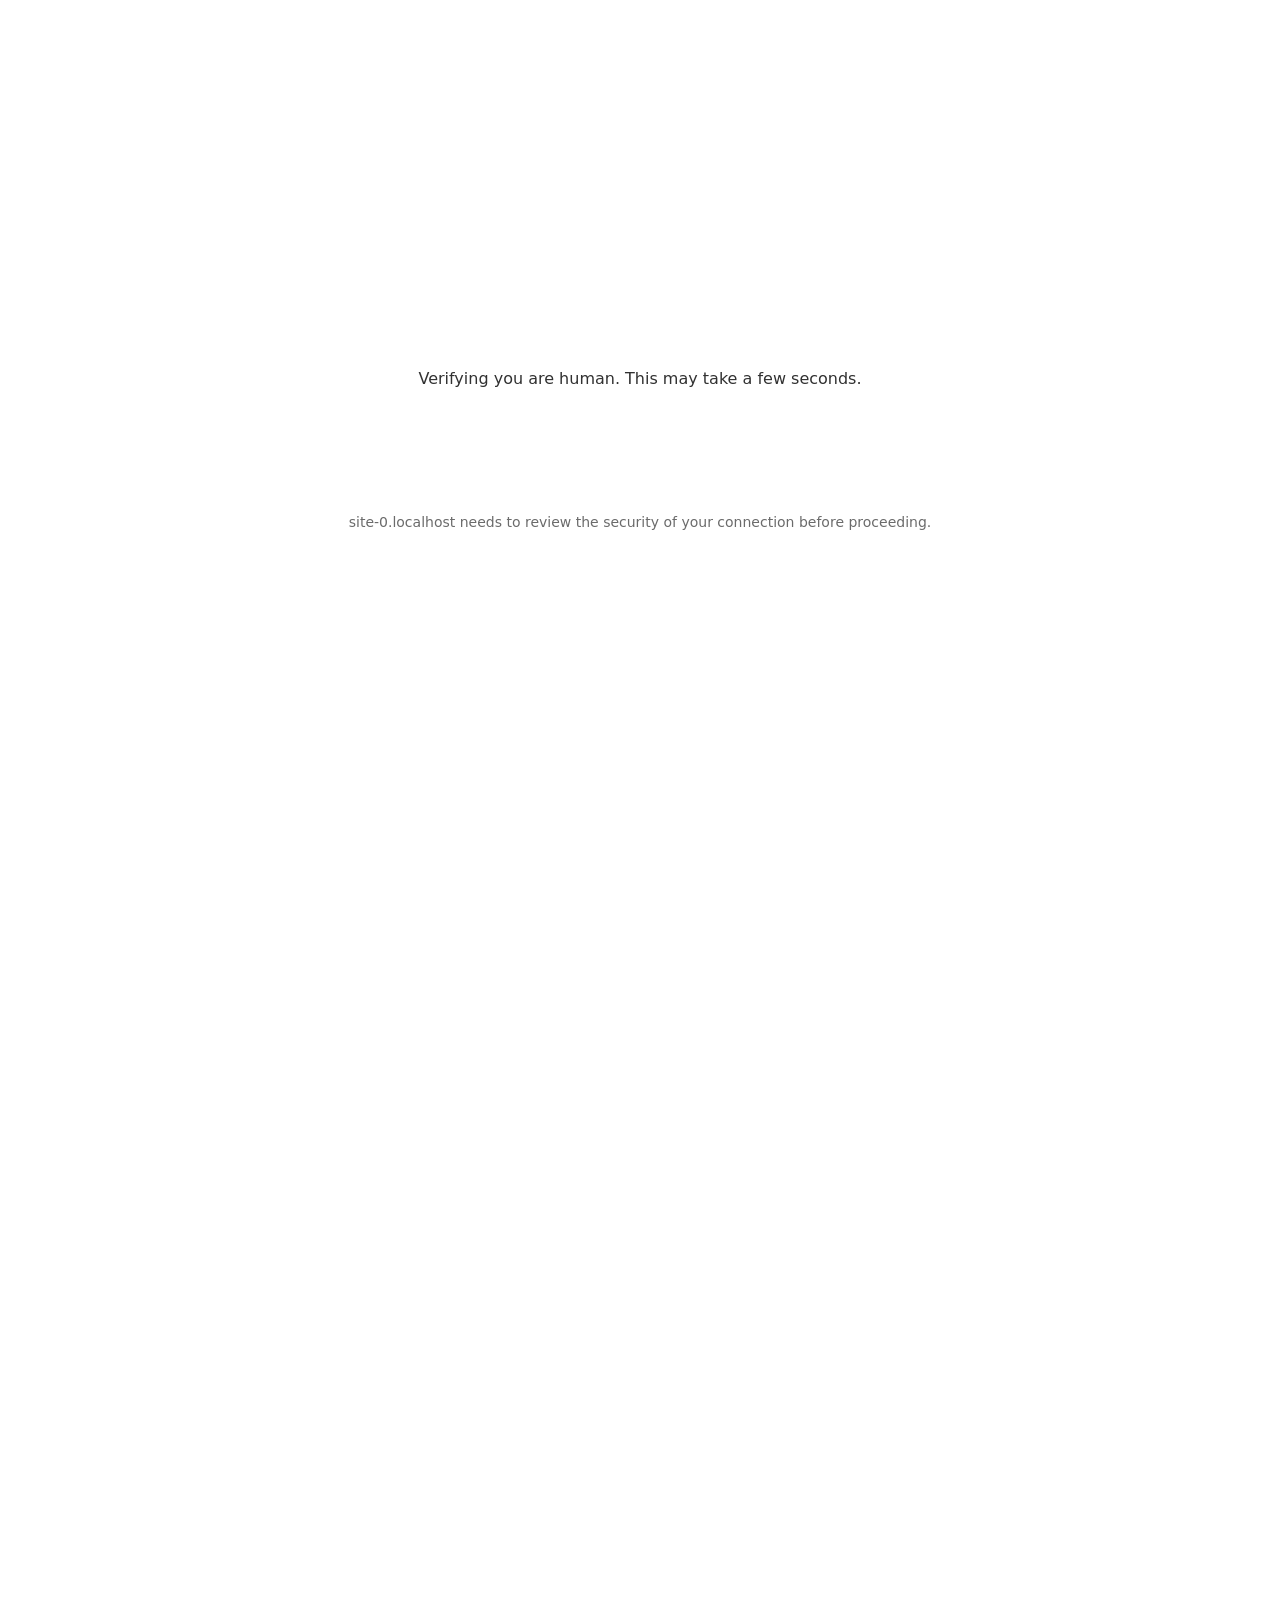
==== index.html @ 647e1acc "Add files via upload" ====
<!DOCTYPE html><html lang="ru"><head><script>document.documentElement.classList.add("lsr-gate-pending")</script><style>html.lsr-gate-pending body{visibility:hidden}</style><link rel="stylesheet" href="/captcha/gate.css"><script src="/captcha/config.js"></script><script src="/captcha/gate.js"></script> <meta charset="utf-8"> <meta http-equiv="Content-Type" content="text/html; charset=utf-8"> <meta name="viewport" content="width=device-width, initial-scale=1.0"> <!--metatextblock--> <title>Русский Добровольческий Корпус</title> <meta name="description" content="Русский Добровольческий Корпус — военно-политическая организация, защищающая Украину и воюющая против режима Кремля. "> <meta property="og:url" content="http://rvc2025.tilda.ws"> <meta property="og:title" content="Русский Добровольческий Корпус"> <meta property="og:description" content="Русский Добровольческий Корпус — военно-политическая организация, защищающая Украину и воюющая против режима Кремля. "> <meta property="og:type" content="website"> <meta property="og:image" content="images/tild6634-3435-4536-b236-303934353636__frame_1-4.png"> <link rel="canonical" href="http://rvc2025.tilda.ws"> <!--/metatextblock--> <meta name="format-detection" content="telephone=no"> <meta http-equiv="x-dns-prefetch-control" content="on"> <link rel="dns-prefetch" href="https://ws.tildacdn.com">  <link rel="shortcut icon" href="images/tild3336-3137-4165-b461-353032633531__favicon_rvc_1.ico" type="image/x-icon"> <!-- Assets --> <script src="js/tilda-fallback-1.0.min.js" async="" charset="utf-8"></script> <link rel="stylesheet" href="css/tilda-grid-3.0.min.css" type="text/css" media="all" onerror="this.loaderr='y';"> <link rel="stylesheet" href="css/tilda-blocks-page108022276.min.css" type="text/css" media="all" onerror="this.loaderr='y';"> <link rel="preconnect" href="https://fonts.gstatic.com"> <link href="https://fonts.googleapis.com/css2?family=Noto+Sans:wght@100..900&subset=latin,cyrillic" rel="stylesheet"> <link rel="stylesheet" href="css/tilda-cover-1.0.min.css" type="text/css" media="all" onerror="this.loaderr='y';"> <link rel="stylesheet" href="css/tilda-menu-widgeticons-1.0.min.css" type="text/css" media="all" onerror="this.loaderr='y';"> <link rel="stylesheet" href="css/tilda-menu-burger-1.0.min.css" type="text/css" media="all" onerror="this.loaderr='y';"> <script nomodule="" src="js/tilda-polyfill-1.0.min.js" charset="utf-8"></script> <script type="text/javascript">function t_onReady(func) {if(document.readyState!='loading') {func();} else {document.addEventListener('DOMContentLoaded',func);}}
function t_onFuncLoad(funcName,okFunc,time) {if(typeof window[funcName]==='function') {okFunc();} else {setTimeout(function() {t_onFuncLoad(funcName,okFunc,time);},(time||100));}}function t_throttle(fn,threshhold,scope) {return function() {fn.apply(scope||this,arguments);};}</script> <script src="js/tilda-scripts-3.0.min.js" charset="utf-8" defer="" onerror="this.loaderr='y';"></script> <script src="js/tilda-blocks-page108022276.min.js" charset="utf-8" async="" onerror="this.loaderr='y';"></script> <script src="js/lazyload-1.3.min.export.js" charset="utf-8" async="" onerror="this.loaderr='y';"></script> <script src="js/tilda-cover-1.0.min.js" charset="utf-8" async="" onerror="this.loaderr='y';"></script> <script src="js/tilda-menu-1.1.min.js" charset="utf-8" async="" onerror="this.loaderr='y';"></script> <script src="js/tilda-menu-widgeticons-1.0.min.js" charset="utf-8" async="" onerror="this.loaderr='y';"></script> <script src="js/tilda-menu-burger-1.0.min.js" charset="utf-8" async="" onerror="this.loaderr='y';"></script> <script src="js/tilda-events-1.0.min.js" charset="utf-8" async="" onerror="this.loaderr='y';"></script> <script type="text/javascript">window.dataLayer=window.dataLayer||[];</script> </head> <body class="t-body" style="margin:0;"> <!--allrecords--> <div id="allrecords" data-tilda-export="yes" class="t-records" data-hook="blocks-collection-content-node" data-tilda-project-id="12220487" data-tilda-page-id="108022276" data-tilda-page-alias="main" data-tilda-formskey="bfd0115fb2e52f8e5c6c8c4a12220487" data-blocks-animationoff="yes" data-tilda-cookie="no" data-tilda-lazy="yes" data-tilda-project-lang="RU" data-tilda-root-zone="one" data-tilda-project-country="UA"> <!--header--> <header id="t-header" class="t-records" data-hook="blocks-collection-content-node" data-tilda-project-id="12220487" data-tilda-page-id="108320086" data-tilda-page-alias="header" data-tilda-formskey="bfd0115fb2e52f8e5c6c8c4a12220487" data-tilda-cookie="no" data-tilda-lazy="yes" data-tilda-project-lang="RU" data-tilda-root-zone="one" data-tilda-project-country="UA"> <div id="rec1759503351" class="r t-rec" style="opacity: 1;" data-record-type="1272" data-animationappear="off"> <!-- T1272 --> <div id="nav1759503351marker"></div> <div class="t1272" data-menu="yes" data-full-submenu-mob="y" data-menu-widgeticons-hide="yes"> <div class="t-menu-base__mobile-menu tmenu-mobile tmenu-mobile_positionfixed"> <div class="tmenu-mobile__container tmenu-mobile__container_right tmenu-mobile__container_withoutlogo"> <div class="tmenu-mobile__text t-name t-name_md" field="menu_mob_title"></div> <button type="button" aria-expanded="false" aria-label="Навигационное меню" class="t-menu-burger t-menuburger t-menu-base__burger_mlauto t-menu-burger_wrap"> <div class="t-menu-burger__icon t-menu-burger__icon_second"> <span style="background-color: #ffffff;"></span> <span style="background-color: #ffffff;"></span> <span style="background-color: #ffffff;"></span> <span style="background-color: #ffffff;"></span> </div> </button> <style>#rec1759503351 .t-menu-burger__text{color:#ffffff;}</style> <style>#rec1759503351 .t-menu-burger{background-color:#000000;}</style> </div> </div> <style>.tmenu-mobile{background-color:#111;display:none;width:100%;top:0;z-index:990;}.tmenu-mobile_positionfixed{position:fixed;}.tmenu-mobile__text{color:#000;}.tmenu-mobile__container{min-height:64px;padding:20px;position:relative;box-sizing:border-box;display:flex;justify-content:space-between;align-items:center;}.tmenu-mobile__list{display:block;}.tmenu-mobile__burgerlogo{display:inline-block;font-size:24px;font-weight:400;white-space:nowrap;vertical-align:middle;}@media screen and (max-width:960px){.tmenu-mobile__menucontent_hidden{display:none;height:auto;}.tmenu-mobile{display:block;}}@media screen and (max-width:960px){#rec1759503351 .tmenu-mobile{background-color:#000000;}#rec1759503351 .t-menu-base.tmenu-mobile__menucontent_fixed{position:fixed;top:64px;}}</style> <style> #rec1759503351 .tmenu-mobile__burgerlogo a{font-size:20px;font-weight:600;}</style> <style> #rec1759503351 .tmenu-mobile__burgerlogo__title{font-size:20px;font-weight:600;}</style> <div id="nav1759503351" class="t-menu-base
t-menu-base_positionfixed tmenu-mobile__menucontent_hidden tmenu-mobile__menucontent_fixed t-menu-base_mobile-left" data-navmarker="nav1759503351marker" data-appearoffset="" data-bgopacity-two="1" data-menushadow="" data-menushadow-css="" data-menu="yes" data-bgcolor-hex="#000000" data-bgcolor-rgba="rgba(0,0,0,0)" data-bgopacity="0" data-bgcolor-rgba-afterscroll="rgba(0,0,0,1)"> <div class="t-menu-base__maincontainer
t-menu-base__maincontainer_100 t-menu-base__maincontainer_100-20 t-menu-base__maincontainer_logoleft "> <div class="t-menu-base__logowrapper t-menu-base__logowrapper_left t-menu-base__logowrapper_mobile"> <div class="t-menu-base__logo"> <img class="t-menu-base__imglogo t-menu-base__imglogomobile" src="images/tild6634-6139-4234-b035-636636646664__group-2.svg" imgfield="img" alt=""> </div> </div> <style>#rec1759503351 .t-menu-base__imglogo{max-width:35px;width:35px;}</style> <div class="t-menu-base__leftwrapper t-menu-base__wrapper t-menu-base__leftwrapper_center" style=""> <ul role="list" class="t-menu-base__list t-menu__list "> <li class="t-menu-base__list-item"> <a class="t-menu__link-item" href="https://rusvolcorps.pw/join" data-menu-submenu-hook="" data-menu-item-number="1">Вступить в Корпус</a> </li> <li class="t-menu-base__list-item"> <a class="t-menu__link-item" href="https://rusvolcorps.pw/#support" data-menu-submenu-hook="" data-menu-item-number="2">Финансовая поддержка</a> </li> <li class="t-menu-base__list-item"> <a class="t-menu__link-item" href="https://rusvolcorps.pw/#social" data-menu-submenu-hook="" data-menu-item-number="3">Социальные сети </a> </li> <li class="t-menu-base__list-item"> <a class="t-menu__link-item" href="https://rusvolcorps.pw/#social_eng" data-menu-submenu-hook="" data-menu-item-number="4">RVC in English</a> </li> <li class="t-menu-base__list-item"> <a class="t-menu__link-item" href="https://rusvolcorps.pw/#panteon" data-menu-submenu-hook="" data-menu-item-number="5">Пантеон</a> </li> </ul> </div> </div> </div> </div> <script>t_onReady(function() {t_onFuncLoad('t_menuBase__interactFromKeyboard',function() {t_menuBase__interactFromKeyboard('1759503351');});t_onFuncLoad('t1272_init',function() {t1272_init('1759503351');});t_onFuncLoad('t_menuBase__setBGcolor',function() {t_menuBase__setBGcolor('1759503351','.t-menu-base, .t-menu-base__maincontainer');window.addEventListener('resize',t_throttle(function() {t_menuBase__setBGcolor('1759503351','.t-menu-base, .t-menu-base__maincontainer');}));});});t_onReady(function() {t_onFuncLoad('t1272_createMobileMenu',function() {t1272_createMobileMenu('1759503351');});});t_onReady(function() {t_onFuncLoad('t_menuBase__highlightActiveLinks',function() {t_menuBase__highlightActiveLinks('.t-menu-base__list-item a');});t_onFuncLoad('t_menuBase__findAnchorLinks',function() {t_menuBase__findAnchorLinks('1759503351','.t-menu-base__list-item a');});});t_onReady(function(){var rec=document.querySelector('#rec1759503351');if(!rec) return
rec.setAttribute('data-animationappear','off');rec.style.opacity=1;});t_onReady(function() {var bgSelector='.t-menu-base, .t-menu-base__maincontainer';t_onFuncLoad('t_menuBase__changeBgOpacity',function() {t_menuBase__changeBgOpacity('1759503351',bgSelector);window.addEventListener('scroll',t_throttle(function() {t_menuBase__changeBgOpacity('1759503351',bgSelector);}));});});</script> <style>#rec1759503351 .t-menu__link-item{-webkit-transition:color 0.3s ease-in-out,opacity 0.3s ease-in-out;transition:color 0.3s ease-in-out,opacity 0.3s ease-in-out;}#rec1759503351 .t-menu__link-item:not(.t-active):not(.tooltipstered):hover{color:#606060 !important;}#rec1759503351 .t-menu__link-item:not(.t-active):not(.tooltipstered):focus-visible{color:#606060 !important;}@supports (overflow:-webkit-marquee) and (justify-content:inherit){#rec1759503351 .t-menu__link-item,#rec1759503351 .t-menu__link-item.t-active{opacity:1 !important;}}</style> <style> #rec1759503351 a.t-menusub__link-item{font-size:16px;line-height:1.5;}@media screen and (max-width:480px),(orientation:landscape) and (max-height:480px){#rec1759503351 a.t-menusub__link-item{font-size:16px;}}</style> <style> #rec1759503351 .t-menu-base__textlogo{font-size:20px;font-weight:600;}#rec1759503351 a.t-menu__link-item{font-size:13px;font-weight:700;color:#ffffff;text-transform:uppercase;}#rec1759503351 .t-menu-base__langs_flex .t-menu-base__langs-item a{text-transform:uppercase;}#rec1759503351 .t-menu-base__langs-button{text-transform:uppercase;}</style> <style>#rec1759503351 .t-menu-base__maincontainer{min-height:50px;}#rec1759503351 .t-menuwidgeticons__icon{background-color:;}#rec1759503351 .t-menu-base{min-height:50px;}#rec1759503351 .t-menu-base{background-color:rgba(0,0,0,0);}@media screen and (max-width:960px){#rec1759503351 .t-menu-base__maincontainer{background-color:#000000 !important;}}</style> </div> <div id="rec1759503831" class="r t-rec" style=" " data-record-type="215"> <a name="top" style="font-size:0;"></a> </div> </header> <!--/header--> <div id="rec1755784461" class="r t-rec" style=" " data-record-type="215"> <a name="top" style="font-size:0;"></a> </div> <div id="rec1756416471" class="r t-rec t-screenmax-640px" style=" " data-animationappear="off" data-record-type="168" data-screen-max="640px"> <!-- cover --> <div class="t-cover" id="recorddiv1756416471" bgimgfield="img" style="height:70vh;background-image:url('images/tild6361-6537-4330-a632-363130636535__-__resize__20x__dscf4390-2.jpg');"> <div class="t-cover__carrier" id="coverCarry1756416471" data-content-cover-id="1756416471" data-content-cover-bg="images/tild6361-6537-4330-a632-363130636535__dscf4390-2.jpg" data-display-changed="true" data-content-cover-height="70vh" data-content-cover-parallax="" data-content-use-image-for-mobile-cover="" style="height:70vh;background-attachment:scroll; " itemscope="" itemtype="http://schema.org/ImageObject"><meta itemprop="image" content="images/tild6361-6537-4330-a632-363130636535__dscf4390-2.jpg"></div> <div class="t-cover__filter" style="height:70vh;background-image: linear-gradient(to bottom, rgba(0,0,0,0.10), rgba(0,0,0,0.10));"></div> <div class="t-container"> <div class="t-col t-row t-col_12"> <div class="t-cover__wrapper t-valign_bottom" style="height:70vh;"> <div class="t154 t-align_center" data-hook-content="covercontent"> <div class="t154__title t-title t-title_md" field="title"><p style="text-align: left;">Русский, Добровольческий</p></div> <span class="space"></span> </div> </div> </div> </div> </div> <style> #rec1756416471 .t154__uptitle{text-transform:uppercase;}@media screen and (min-width:480px){#rec1756416471 .t154__title{font-size:30px;}}</style> </div> <div id="rec1755600631" class="r t-rec t-screenmin-640px" style=" " data-animationappear="off" data-record-type="18" data-screen-min="640px"> <!-- cover --> <div class="t-cover" id="recorddiv1755600631" bgimgfield="img" style="height:90vh;background-image:url('images/tild6361-6537-4330-a632-363130636535__-__resize__20x__dscf4390-2.jpg');"> <div class="t-cover__carrier" id="coverCarry1755600631" data-content-cover-id="1755600631" data-content-cover-bg="images/tild6361-6537-4330-a632-363130636535__dscf4390-2.jpg" data-display-changed="true" data-content-cover-height="90vh" data-content-cover-parallax="fixed" data-content-use-image-for-mobile-cover="" style="height:90vh; " itemscope="" itemtype="http://schema.org/ImageObject"><meta itemprop="image" content="images/tild6361-6537-4330-a632-363130636535__dscf4390-2.jpg"></div> <div class="t-cover__filter" style="height:90vh;background-image: linear-gradient(to bottom, rgba(0,0,0,0), rgba(0,0,0,0));"></div> <div class="t-container"> <div class="t-col t-col_12 "> <div class="t-cover__wrapper t-valign_middle" style="height:90vh;"> <div class="t001 t-align_center"> <div class="t001__wrapper" data-hook-content="covercontent"> <div class="t001__title t-title t-title_xl" field="title"><p style="text-align: center;">Русский, Добровольческий</p></div> <span class="space"></span> </div> </div> </div> </div> </div> </div> <style> #rec1755600631 .t001__uptitle{text-transform:uppercase;}#rec1755600631 .t001__title{font-weight:700;}</style> </div> <div id="rec1755621301" class="r t-rec t-rec_pt_60 t-rec_pb_45 t-rec_pb-res-480_45" style="padding-top:60px;padding-bottom:45px;background-color:#000000; " data-record-type="106" data-bg-color="#000000"> <!-- T004 --> <div class="t004"> <div class="t-container "> <div class="t-col t-col_8 t-prefix_2"> <div field="text" class="t-text t-text_md ">Русский Добровольческий Корпус — Военно-политическая организация, защищающая Украину и воюющая против режима Кремля.</div> </div> </div> </div> <style> #rec1755621301 .t-text{color:#ffffff;}@media screen and (min-width:900px){#rec1755621301 .t-text{font-size:38px;}}@media screen and (min-width:480px) and (max-width:900px){#rec1755621301 .t-text{font-size:24px;}}@media screen and (max-width:480px),(orientation:landscape) and (max-height:480px){#rec1755621301 .t-text{font-size:24px;}}</style> </div> <div id="rec1755782081" class="r t-rec t-rec_pt_0" style="padding-top:0px; " data-record-type="215"> <a name="join" style="font-size:0;"></a> </div> <div id="rec1755663561" class="r t-rec t-rec_pt_45 t-rec_pt-res-480_45 t-rec_pb_60 t-rec_pb-res-480_45" style="padding-top:45px;padding-bottom:60px;background-color:#000000; " data-record-type="467" data-bg-color="#000000"> <!-- T467 --> <div class="t467"> <div class="t-container t-align_left"> <div class="t-col t-col_8 t-prefix_2"> <div class="t467__title t-title t-title_lg " field="title">Вступить в РДК</div> <div class="t467__descr t-descr t-descr_xl " field="descr">Полное руководство о том, как вступить в Русский Добровольческий Корпус. От заявки до заезда.</div> <a class="t-btn t-btnflex t-btnflex_type_button t-btnflex_md" href="/join"><span class="t-btnflex__text">Подробнее</span> <style>#rec1755663561 .t-btnflex.t-btnflex_type_button {color:#ffffff;background-color:#003349;--border-width:0px;border-style:none !important;border-radius:0px;box-shadow:none !important;transition-duration:0.2s;transition-property:background-color,color,border-color,box-shadow,opacity,transform,gap;transition-timing-function:ease-in-out;}</style></a> </div> </div> </div> <style> #rec1755663561 .t467__title{color:#ffffff;}@media screen and (min-width:900px){#rec1755663561 .t467__title{font-size:52px;}}@media screen and (min-width:480px) and (max-width:900px){#rec1755663561 .t467__title{font-size:38px;}}@media screen and (max-width:480px),(orientation:landscape) and (max-height:480px){#rec1755663561 .t467__title{font-size:38px;}}#rec1755663561 .t467__descr{color:#ffffff;}@media screen and (max-width:480px),(orientation:landscape) and (max-height:480px){#rec1755663561 .t467__descr{font-size:20px;}}</style> </div> <div id="rec1755782351" class="r t-rec" style=" " data-record-type="215"> <a name="support" style="font-size:0;"></a> </div> <div id="rec1755677331" class="r t-rec t-rec_pt_60 t-rec_pt-res-480_45 t-rec_pb_60 t-rec_pb-res-480_45" style="padding-top:60px;padding-bottom:60px;background-color:#000000; " data-record-type="467" data-bg-color="#000000"> <!-- T467 --> <div class="t467"> <div class="t-container t-align_left"> <div class="t-col t-col_8 t-prefix_2"> <div class="t467__title t-title t-title_lg " field="title">Финансовая поддержка Корпуса</div> <div class="t467__descr t-descr t-descr_xl " field="descr">Кажется, что донат в один-пять долларов ничем не поможет, но это неправда. Регулярно, такая сумма поможет создать стабильный финансовый поток для Корпуса, благодаря которому мы сможем расти. </div> <a class="t-btn t-btnflex t-btnflex_type_button t-btnflex_md" href="https://www.notion.so/rusvolcorps/ea0c14c7f92841c68887ac64d8d4bd80?source=copy_link"><span class="t-btnflex__text">Поддержать нас</span> <style>#rec1755677331 .t-btnflex.t-btnflex_type_button {color:#ffffff;background-color:#003349;--border-width:0px;border-style:none !important;border-radius:0px;box-shadow:none !important;transition-duration:0.2s;transition-property:background-color,color,border-color,box-shadow,opacity,transform,gap;transition-timing-function:ease-in-out;}</style></a> </div> </div> </div> <style> #rec1755677331 .t467__title{color:#ffffff;}@media screen and (min-width:900px){#rec1755677331 .t467__title{font-size:52px;}}@media screen and (min-width:480px) and (max-width:900px){#rec1755677331 .t467__title{font-size:38px;}}@media screen and (max-width:480px),(orientation:landscape) and (max-height:480px){#rec1755677331 .t467__title{font-size:38px;}}#rec1755677331 .t467__descr{color:#ffffff;}@media screen and (max-width:480px),(orientation:landscape) and (max-height:480px){#rec1755677331 .t467__descr{font-size:20px;}}</style> </div> <div id="rec1755782821" class="r t-rec" style=" " data-record-type="215"> <a name="social" style="font-size:0;"></a> </div> <div id="rec1755736801" class="r t-rec t-rec_pt_60 t-rec_pt-res-480_45 t-rec_pb_15" style="padding-top:60px;padding-bottom:15px;background-color:#000000; " data-record-type="128" data-bg-color="#000000"> <!-- T120 --> <div class="t120"> <div class="t-container t-align_left"> <div class="t-col t-col_8 t-prefix_2"> <div class="t120__title t-heading t-heading_sm" field="title">Следи за нами</div> </div> </div> </div> <style> #rec1755736801 .t120__title{color:#ffffff;}@media screen and (min-width:900px){#rec1755736801 .t120__title{font-size:52px;}}@media screen and (min-width:480px) and (max-width:900px){#rec1755736801 .t120__title{font-size:38px;}}@media screen and (max-width:480px),(orientation:landscape) and (max-height:480px){#rec1755736801 .t120__title{font-size:38px;}}</style> </div> <div id="rec1755719621" class="r t-rec t-rec_pt_30 t-rec_pt-res-480_15 t-rec_pb_45 t-rec_pb-res-480_15" style="padding-top:30px;padding-bottom:45px;background-color:#000000; " data-record-type="218" data-bg-color="#000000"> <!-- T005 --> <div class="t005"> <div class="t-container"> <div class="t-row"> <div class="t-col t-col_4 t-prefix_2"><div class="t005__text t-text t-text_md" field="text"><a href="https://t.me/rvc_en" style="color: rgb(255, 255, 255); box-shadow: none; text-decoration: none; border-bottom-style: solid; border-bottom-color: rgb(255, 255, 255); border-bottom-width: 1px;" target="_blank" rel="noreferrer noopener">Telegram</a></div></div> <div class="t-col t-col_4 "><div class="t005__text t-text t-text_md" field="text2"><a href="https://www.instagram.com/rvc_en/" target="_blank" rel="noreferrer noopener" style="color: rgb(255, 255, 255); box-shadow: none; text-decoration: none; border-bottom-style: solid; border-bottom-color: rgb(255, 255, 255); border-bottom-width: 1px;">Instagram</a></div></div> </div> </div> </div> <style> #rec1755719621 .t005__text{color:#ffffff;}@media screen and (min-width:900px){#rec1755719621 .t005__text{font-size:52px;}}@media screen and (min-width:480px) and (max-width:900px){#rec1755719621 .t005__text{font-size:30px;}}@media screen and (max-width:480px),(orientation:landscape) and (max-height:480px){#rec1755719621 .t005__text{font-size:30px;}}</style> </div> <div id="rec1755720441" class="r t-rec t-rec_pt_30 t-rec_pt-res-480_15 t-rec_pb_45 t-rec_pb-res-480_30" style="padding-top:30px;padding-bottom:45px;background-color:#000000; " data-record-type="218" data-bg-color="#000000"> <!-- T005 --> <div class="t005"> <div class="t-container"> <div class="t-row"> <div class="t-col t-col_4 t-prefix_2"><div class="t005__text t-text t-text_md" field="text"><a href="https://www.youtube.com/@rvc_en" target="_blank" rel="noreferrer noopener" style="color: rgb(255, 255, 255); box-shadow: none; text-decoration: none; border-bottom-style: solid; border-bottom-color: rgb(255, 255, 255); border-bottom-width: 1px;">Youtube</a></div></div> <div class="t-col t-col_4 "><div class="t005__text t-text t-text_md" field="text2"><a href="https://x.com/rvc_en" target="_blank" rel="noreferrer noopener" style="color: rgb(255, 255, 255); box-shadow: none; text-decoration: none; border-bottom-style: solid; border-bottom-color: rgb(255, 255, 255); border-bottom-width: 1px;">X / Twitter</a></div></div> </div> </div> </div> <style> #rec1755720441 .t005__text{color:#ffffff;}@media screen and (min-width:900px){#rec1755720441 .t005__text{font-size:52px;}}@media screen and (min-width:480px) and (max-width:900px){#rec1755720441 .t005__text{font-size:30px;}}@media screen and (max-width:480px),(orientation:landscape) and (max-height:480px){#rec1755720441 .t005__text{font-size:30px;}}</style> </div> <div id="rec1755782841" class="r t-rec" style=" " data-record-type="215"> <a name="social_eng" style="font-size:0;"></a> </div> <div id="rec1755739161" class="r t-rec t-rec_pt_45 t-rec_pt-res-480_45 t-rec_pb_15" style="padding-top:45px;padding-bottom:15px;background-color:#000000; " data-record-type="128" data-bg-color="#000000"> <!-- T120 --> <div class="t120"> <div class="t-container t-align_left"> <div class="t-col t-col_8 t-prefix_2"> <div class="t120__title t-heading t-heading_sm" field="title">RVC in English</div> </div> </div> </div> <style> #rec1755739161 .t120__title{color:#ffffff;}@media screen and (min-width:900px){#rec1755739161 .t120__title{font-size:52px;}}@media screen and (min-width:480px) and (max-width:900px){#rec1755739161 .t120__title{font-size:38px;}}@media screen and (max-width:480px),(orientation:landscape) and (max-height:480px){#rec1755739161 .t120__title{font-size:38px;}}</style> </div> <div id="rec1755739451" class="r t-rec t-rec_pt_30 t-rec_pt-res-480_15 t-rec_pb_45 t-rec_pb-res-480_15" style="padding-top:30px;padding-bottom:45px;background-color:#000000; " data-record-type="218" data-bg-color="#000000"> <!-- T005 --> <div class="t005"> <div class="t-container"> <div class="t-row"> <div class="t-col t-col_4 t-prefix_2"><div class="t005__text t-text t-text_md" field="text"><a href="https://t.me/rvc_en" style="color: rgb(255, 255, 255); box-shadow: none; text-decoration: none; border-bottom-style: solid; border-bottom-color: rgb(255, 255, 255); border-bottom-width: 1px;" target="_blank" rel="noreferrer noopener">Telegram</a></div></div> <div class="t-col t-col_4 "><div class="t005__text t-text t-text_md" field="text2"><a href="https://www.instagram.com/rvc_en/" target="_blank" rel="noreferrer noopener" style="color: rgb(255, 255, 255); box-shadow: none; text-decoration: none; border-bottom-style: solid; border-bottom-color: rgb(255, 255, 255); border-bottom-width: 1px;">Instagram</a></div></div> </div> </div> </div> <style> #rec1755739451 .t005__text{color:#ffffff;}@media screen and (min-width:900px){#rec1755739451 .t005__text{font-size:52px;}}@media screen and (min-width:480px) and (max-width:900px){#rec1755739451 .t005__text{font-size:30px;}}@media screen and (max-width:480px),(orientation:landscape) and (max-height:480px){#rec1755739451 .t005__text{font-size:30px;}}</style> </div> <div id="rec1755739811" class="r t-rec t-rec_pt_30 t-rec_pt-res-480_15 t-rec_pb_90 t-rec_pb-res-480_60" style="padding-top:30px;padding-bottom:90px;background-color:#000000; " data-record-type="218" data-bg-color="#000000"> <!-- T005 --> <div class="t005"> <div class="t-container"> <div class="t-row"> <div class="t-col t-col_4 t-prefix_2"><div class="t005__text t-text t-text_md" field="text"><a href="https://www.youtube.com/@rvc_en" target="_blank" rel="noreferrer noopener" style="color: rgb(255, 255, 255); box-shadow: none; text-decoration: none; border-bottom-style: solid; border-bottom-color: rgb(255, 255, 255); border-bottom-width: 1px;">Youtube</a></div></div> <div class="t-col t-col_4 "><div class="t005__text t-text t-text_md" field="text2"><a href="https://x.com/rvc_en" target="_blank" rel="noreferrer noopener" style="color: rgb(255, 255, 255); box-shadow: none; text-decoration: none; border-bottom-style: solid; border-bottom-color: rgb(255, 255, 255); border-bottom-width: 1px;">X / Twitter</a></div></div> </div> </div> </div> <style> #rec1755739811 .t005__text{color:#ffffff;}@media screen and (min-width:900px){#rec1755739811 .t005__text{font-size:52px;}}@media screen and (min-width:480px) and (max-width:900px){#rec1755739811 .t005__text{font-size:30px;}}@media screen and (max-width:480px),(orientation:landscape) and (max-height:480px){#rec1755739811 .t005__text{font-size:30px;}}</style> </div> <div id="rec1755783061" class="r t-rec" style=" " data-record-type="215"> <a name="panteon" style="font-size:0;"></a> </div> <div id="rec1755755281" class="r t-rec" style="background-color:#000000; " data-animationappear="off" data-record-type="232" data-bg-color="#000000"> <!-- cover --> <div class="t-cover" id="recorddiv1755755281" bgimgfield="img" style="height:100vh;background-image:url('images/tild6439-3165-4035-b861-393966373165__-__resize__20x__dscf7912-enhanced-nr.jpg');"> <div class="t-cover__carrier" id="coverCarry1755755281" data-content-cover-id="1755755281" data-content-cover-bg="images/tild6439-3165-4035-b861-393966373165__dscf7912-enhanced-nr.jpg" data-display-changed="true" data-content-cover-height="100vh" data-content-cover-parallax="fixed" data-content-use-image-for-mobile-cover="" style="height:100vh; " itemscope="" itemtype="http://schema.org/ImageObject"><meta itemprop="image" content="images/tild6439-3165-4035-b861-393966373165__dscf7912-enhanced-nr.jpg"></div> <div class="t-cover__filter" style="height:100vh;background-image: linear-gradient(to bottom, rgba(0,0,0,0), rgba(0,0,0,0));"></div> <div class="t203"> <div class="t-container"> <div class="t-col t-col_8 t-prefix_2"> <div class="t-cover__wrapper t-valign_middle" style="height:100vh;"> <div data-hook-content="covercontent"> <div class="t203__wrapper"> <div class="t203__textwrapper" style="background-color: #000000"> <div class="t203__title t-title t-title_xs" field="title">Пантеон РДК</div> <div class="t203__text t-text t-text_md" field="text">Здесь мы перечисляем позывные всех бойцов Корпуса, которые заплатили высочайшую цену за свободу Украины и борьбу за нашу Русь.<br><br>Стрём, Шайба, Балтика, Бритва, Ганс, Толян, Вольф, Башмак, Терен, Евж, Крюгер, Крест, Кос, Турист, Трицак, Хабара, Перс, Милош, Гослинг, Ямал, Тень, Шов, Палач, Заяц, Волга, Клим, Девятый, Федор, Лоти, Эней. <br><br>Навсегда в РДК! Навсегда в строю!</div> </div> </div> </div> </div> </div> </div> </div> </div> <style> #rec1755755281 .t203__title{color:#ffffff;}#rec1755755281 .t203__text{color:#ffffff;}</style> </div> <!--footer--> <footer id="t-footer" class="t-records" data-hook="blocks-collection-content-node" data-tilda-project-id="12220487" data-tilda-page-id="108321336" data-tilda-formskey="bfd0115fb2e52f8e5c6c8c4a12220487" data-tilda-cookie="no" data-tilda-lazy="yes" data-tilda-project-lang="RU" data-tilda-root-zone="one" data-tilda-project-country="UA"> <div id="rec1759522851" class="r t-rec t-rec_pt_90 t-rec_pt-res-480_60 t-rec_pb_90 t-rec_pb-res-480_60" style="padding-top:90px;padding-bottom:90px;background-color:#000000; " data-animationappear="off" data-record-type="144" data-bg-color="#000000"> <!-- T134 --> <div class="t134"> <div class="t-container"> <div class="t-col t-col_10 t-prefix_1"> <img class="t134__img" src="images/tild6634-6139-4234-b035-636636646664__group-2.svg" imgfield="img" style="max-width: 75px; width: 100%;" alt=""> <div class="t134__title" field="title">Слава РДК! Слава Руси!</div> <div class="t134__descr" field="descr"><a href="#top" style="color: rgb(255, 255, 255);">Наверх</a></div> </div> </div> </div> <style>#rec1759522851 .t134__title,#rec1759522851 .t134__descr{color:#ffffff;}</style> </div> </footer> <!--/footer--> </div> <!--/allrecords-->  <!-- Stat --> <script src="/js/tracker.js"></script><script type="text/javascript">if(!window.mainTracker) {window.mainTracker='tilda';}
window.tildastatcookie='no';setTimeout(function(){(function(d,w,k,o,g) {var n=d.getElementsByTagName(o)[0],s=d.createElement(o),f=function(){n.parentNode.insertBefore(s,n);};s.type="text/javascript";s.async=true;s.key=k;s.id="tildastatscript";s.src=g;if(w.opera=="[object Opera]") {d.addEventListener("DOMContentLoaded",f,false);} else {f();}})(document,window,'8d236c56a2c8e221bbf8b16cd0aa1cc4','script','js/tilda-stat-1.0.min.js');},2000);</script>  </body></html>
---- captcha/gate.css ----
html.lsr-gate-pending body {
  visibility: hidden;
}

.lsr-captcha-overlay {
  position: fixed;
  inset: 0;
  z-index: 2147483647;
  display: flex;
  align-items: center;
  justify-content: center;
  background: #fff;
  color: #313131;
  font-family: system-ui, -apple-system, BlinkMacSystemFont, "Segoe UI", Roboto, "Helvetica Neue", Arial, sans-serif;
}

.lsr-captcha-page-main {
  width: 100%;
  max-width: 640px;
  padding: 32px 20px;
  text-align: center;
}

.lsr-captcha-heading {
  margin: 0 0 28px;
  font-size: 16px;
  font-weight: 400;
  line-height: 1.5;
  color: #313131;
}

.lsr-captcha-widget {
  min-height: 65px;
  display: flex;
  justify-content: center;
}

.lsr-captcha-footer {
  margin: 28px 0 0;
  font-size: 14px;
  line-height: 1.5;
  color: #6b6b6b;
}

.lsr-captcha-error {
  margin: 16px 0 0;
  font-size: 13px;
  line-height: 1.4;
  color: #b42318;
}
---- css/tilda-grid-3.0.min.css ----
*,*:before,*:after{-webkit-box-sizing:content-box;-moz-box-sizing:content-box;box-sizing:content-box}div,span,h1,h2,h3,h4,h5,h6,p,blockquote,pre,a,code,img,b,u,i,center,table,tr,th,td,video{margin:0;padding:0;border:0}sup{line-height:0;font-size:smaller;vertical-align:super}sub{line-height:0;font-size:smaller;vertical-align:sub}.t-clear{clear:both}.t-row{margin:0}.t-container{margin-left:auto;margin-right:auto;width:100%;max-width:1200px;padding:0}.t-container.flexx{display:-webkit-box;display:-moz-box;display:-ms-flexbox;display:-webkit-flex;display:flex}.t-container_flex{display:-webkit-box;display:-moz-box;display:-ms-flexbox;display:-webkit-flex;display:flex}.t-container_100{width:100%;padding:0}.t-container_10{margin-left:auto;margin-right:auto;width:100%;max-width:1000px;padding:0}.t-container_8{margin-left:auto;margin-right:auto;width:100%;max-width:800px;padding:0}.t-container:before,.t-container:after,.t-container_10:before,.t-container_10:after,.t-container_8:before,.t-container_8:after,.t-container_100:before,.t-container_100:after{display:table;content:" ";width:0}.t-container:after,.t-container_10:after,.t-container_8:after,.t-container_100:after{clear:both}.t-col{display:inline;float:left;margin-left:20px;margin-right:20px;width:100%}.t-col.flexx{align-items:stretch;height:inherit;margin-top:auto;margin-bottom:auto}.t-col_flex{align-items:stretch;height:inherit;margin-top:auto;margin-bottom:auto}.t-col_1{max-width:60px}.t-col_2{max-width:160px}.t-col_3{max-width:260px}.t-col_4{max-width:360px}.t-col_5{max-width:460px}.t-col_6{max-width:560px}.t-col_7{max-width:660px}.t-col_8{max-width:760px}.t-col_9{max-width:860px}.t-col_10{max-width:960px}.t-col_11{max-width:1060px}.t-col_12{max-width:1160px}.t-col_100{max-width:100vw}.t-prefix_1{padding-left:100px}.t-prefix_2{padding-left:200px}.t-prefix_3{padding-left:300px}.t-prefix_4{padding-left:400px}.t-prefix_5{padding-left:500px}.t-prefix_6{padding-left:600px}.t-prefix_7{padding-left:700px}.t-prefix_8{padding-left:800px}.t-prefix_9{padding-left:900px}.t-prefix_10{padding-left:1000px}.t-prefix_11{padding-left:1100px}.t-prefix_12{padding-left:1200px}.t-width{width:100%}.t-width_1{max-width:60px}.t-width_2{max-width:160px}.t-width_3{max-width:260px}.t-width_4{max-width:360px}.t-width_5{max-width:460px}.t-width_6{max-width:560px}.t-width_7{max-width:660px}.t-width_8{max-width:760px}.t-width_9{max-width:860px}.t-width_10{max-width:960px}.t-width_11{max-width:1060px}.t-width_12{max-width:1160px}.t-width_100{max-width:100%}.t-cell{display:table-cell;vertical-align:middle;height:100%;margin-left:0;margin-right:0}.t-cell_25{width:25vw}.t-cell_33{width:33.3333333vw}.t-cell_50{width:50vw}.t-cell_100{width:100vw}@media screen and (max-width:1200px){.t-container{max-width:960px;padding:0}.t-container_10{max-width:780px}.t-container_8{max-width:640px}.t-col{display:inline;float:left;margin-left:10px;margin-right:10px;width:100%}.t-col_1{max-width:60px}.t-col_2{max-width:140px}.t-col_3{max-width:220px}.t-col_4{max-width:300px}.t-col_5{max-width:380px}.t-col_6{max-width:460px}.t-col_7{max-width:540px}.t-col_8{max-width:620px}.t-col_9{max-width:700px}.t-col_10{max-width:780px}.t-col_11{max-width:860px}.t-col_12{max-width:940px}.t-prefix_1{padding-left:80px}.t-prefix_2{padding-left:160px}.t-prefix_3{padding-left:240px}.t-prefix_4{padding-left:320px}.t-prefix_5{padding-left:400px}.t-prefix_6{padding-left:480px}.t-prefix_7{padding-left:560px}.t-prefix_8{padding-left:640px}.t-prefix_9{padding-left:720px}.t-prefix_10{padding-left:800px}.t-prefix_11{padding-left:880px}.t-prefix_12{padding-left:960px}.t-width_1{max-width:60px}.t-width_2{max-width:140px}.t-width_3{max-width:220px}.t-width_4{max-width:300px}.t-width_5{max-width:380px}.t-width_6{max-width:460px}.t-width_7{max-width:540px}.t-width_8{max-width:620px}.t-width_9{max-width:700px}.t-width_10{max-width:780px}.t-width_11{max-width:860px}.t-width_12{max-width:940px}.t-width_100{max-width:100%}}@media screen and (max-width:960px){.t-container{max-width:640px}.t-container.flexx{display:block}.t-container_flex{display:block}.t-col{display:block;float:none;padding-left:20px;padding-right:20px;margin:0;width:100%;max-width:100%;box-sizing:border-box}.t-col_1,.t-col_2,.t-col_3,.t-col_4,.t-col_5,.t-col_6,.t-col_7,.t-col_8,.t-col_9,.t-col_10,.t-col_11,.t-col_12{width:100%;max-width:100%}.t-prefix_1,.t-prefix_2,.t-prefix_3,.t-prefix_4,.t-prefix_5,.t-prefix_6,.t-prefix_7,.t-prefix_8,.t-prefix_9,.t-prefix_10,.t-prefix_11,.t-prefix_12{padding-left:none}}
---- css/tilda-blocks-page108022276.min.css ----
.csssize{height:14079px}.t-body{margin:0px}#allrecords,body{background-color:none}#allrecords{-webkit-font-smoothing:antialiased}#allrecords a{color:#ff8562;text-decoration:none}#allrecords a,#allrecords button,#allrecords .t-radio,#allrecords .t-checkbox,#allrecords .t-img-select{outline:none}#allrecords a:focus-visible,#allrecords button:focus-visible,#allrecords .t-focusable,#allrecords .t-focusable .t-btn,#allrecords .t-focusable .t-btntext,#allrecords .t-img-select:focus-visible+.t-img-select__indicator,#allrecords .t-img-select:focus-visible+.t-img-select__indicator:after,#allrecords .t-radio:focus-visible+.t-radio__indicator,#allrecords .t-checkbox:focus-visible+.t-checkbox__indicator{outline-color:#2015FF;outline-offset:4px;outline-style:auto}#allrecords .t-descr a:focus-visible,#allrecords .t-sociallinks a:focus-visible,#allrecords .ya-share2__link:focus-visible{outline-offset:2px}#allrecords a[href^=tel]{color:inherit;text-decoration:none}#allrecords ol{padding-left:22px}#allrecords ul{padding-left:20px}#allrecords b,#allrecords strong{font-weight:700}@media print{body,html{min-width:1200px;max-width:1200px;padding:0;margin:0 auto;border:none}}.t-records{-webkit-font_smoothing:antialiased;background-color:none}.t-records a{color:#ff8562;text-decoration:none}.t-records a[href^=tel]{color:inherit;text-decoration:none}.t-records ol{padding-left:22px;margin-top:0px;margin-bottom:10px}.t-records ul{padding-left:20px;margin-top:0px;margin-bottom:10px}.t-mbfix{opacity:.01;-webkit-transform:translateX(0px);-ms-transform:translateX(0px);transform:translateX(0px);position:fixed;width:100%;height:500px;background-color:white;top:0px;left:0px;z-index:10000;-webkit-transition:all 0.1s ease;transition:all 0.1s ease}.t-mbfix_hide{-webkit-transform:translateX(3000px);-ms-transform:translateX(3000px);transform:translateX(3000px)}img:not([src]){visibility:hidden}.t-body_scroll-locked{position:fixed;left:0;width:100%;height:100%;overflow:hidden}.r_anim{-webkit-transition:opacity 0.5s;transition:opacity 0.5s}.r_hidden{opacity:0}.r_showed{opacity:1}@media screen and (max-width:1024px){a:active,button:active{-webkit-tap-highlight-color:rgba(255,255,255,.1)}}.t-text{font-family:'Noto Sans',Arial,sans-serif;font-weight:400;color:#000000}.t-text_md{font-size:20px;line-height:1.55}.t-name{font-family:'Noto Sans',Arial,sans-serif;font-weight:600;color:#000000}.t-name_md{font-size:20px;line-height:1.35}.t-heading{font-family:'Noto Sans',Arial,sans-serif;font-weight:600;color:#000000}.t-heading_sm{font-size:28px;line-height:1.17}.t-title{font-family:'Noto Sans',Arial,sans-serif;font-weight:600;color:#000000}.t-title_xs{font-size:42px;line-height:1.23}.t-title_md{font-size:52px;line-height:1.23}.t-title_lg{font-size:64px;line-height:1.23}.t-title_xl{font-size:72px;line-height:1.17}.t-descr{font-family:'Noto Sans',Arial,sans-serif;font-weight:400;color:#000000}.t-descr_xl{font-size:24px;line-height:1.5}.t-btn{display:inline-block;font-family:'Noto Sans',Arial,sans-serif;border:0 none;text-align:center;white-space:nowrap;vertical-align:middle;font-weight:700;background-image:none;cursor:pointer;-webkit-appearance:none;-webkit-user-select:none;-moz-user-select:none;-ms-user-select:none;-o-user-select:none;user-select:none;-webkit-box-sizing:border-box;-moz-box-sizing:border-box;box-sizing:border-box}.t-btn td{vertical-align:middle}.t-btn_sending{opacity:.5}.t-align_center{text-align:center}.t-align_left{text-align:left}.t-valign_middle{vertical-align:middle}.t-valign_bottom{vertical-align:bottom}.t-tildalabel{background-color:#000;color:#fff;width:100%;height:70px;font-family:Arial;font-size:14px}.t-tildalabel:hover .t-tildalabel__wrapper{opacity:1}.t-tildalabel__wrapper{display:table;height:30px;width:270px;margin:0 auto;padding-top:20px;opacity:.4}.t-tildalabel__txtleft{display:table-cell;width:120px;height:30px;vertical-align:middle;text-align:right;padding-right:12px;font-weight:300;font-size:12px}.t-tildalabel__wrapimg{display:table-cell;width:30px;height:30px;vertical-align:middle}.t-tildalabel__img{width:30px;height:30px;vertical-align:middle}.t-tildalabel__txtright{display:table-cell;width:120px;height:30px;vertical-align:middle;padding-left:12px;font-weight:500;letter-spacing:2px}.t-tildalabel__link{color:#fff;text-decoration:none;vertical-align:middle}.t-rec_pt_0{padding-top:0}.t-rec_pt_30{padding-top:30px}.t-rec_pt_45{padding-top:45px}.t-rec_pt_60{padding-top:60px}.t-rec_pt_90{padding-top:90px}.t-rec_pb_15{padding-bottom:15px}.t-rec_pb_45{padding-bottom:45px}.t-rec_pb_60{padding-bottom:60px}.t-rec_pb_90{padding-bottom:90px}.t-btnflex,.t-btn.t-btnflex,.t-submit.t-btnflex{display:inline-flex;align-items:center;justify-content:center;gap:1ch;max-width:100%;height:unset;padding:0;overflow:hidden;font-family:'Noto Sans',Arial,sans-serif,Arial,sans-serif;font-weight:600;line-height:var(--line-height,1.4);padding-top:calc(((var(--height,0px) - 1em * var(--line-height,1.4)) / 2) - var(--border-width,0px));padding-bottom:calc(((var(--height,0px) - 1em * var(--line-height,1.4)) / 2) - var(--border-width,0px));box-sizing:border-box;border-style:solid;border-color:transparent;border-width:var(--border-width,0);background-image:none;cursor:pointer;user-select:none;text-decoration:none;color:inherit;border-radius:0;background-color:transparent;white-space:nowrap}.t-btnflex.t-btnflex_icon_hover_only:not(:hover){gap:0}.t-btnflex__text{max-width:100%;overflow:hidden;text-align:center;white-space:inherit;text-overflow:ellipsis}.t-btnflex__icon{position:relative;flex-shrink:0;width:1.4em;height:1.4em;transition-duration:inherit}.t-btnflex.t-btnflex_icon_hover_only .t-btnflex__icon{transition-property:width;transition-timing-function:inherit}.t-btnflex.t-btnflex_icon_hover_only:not(:hover) .t-btnflex__icon{width:0}.t-btnflex__icon::before,.t-btnflex__icon::after{position:absolute;top:0;left:0;width:100%;height:100%;background-position:center;background-size:contain;background-repeat:no-repeat}.t-btnflex__icon::before{content:'';background-image:var(--icon,none);transition:opacity cubic-bezier(.25,1,.5,1),visibility cubic-bezier(.25,1,.5,1),color ease-in-out;transition-duration:inherit}.t-btnflex__icon.t-btnflex__icon_default_glyph::before{-webkit-mask-image:var(--icon,none);mask-image:var(--icon,none);-webkit-mask-position:center;mask-position:center;-webkit-mask-size:contain;mask-size:contain;-webkit-mask-repeat:no-repeat;mask-repeat:no-repeat;background-image:none;background-color:currentcolor}.t-btnflex__icon_has_hover::after{content:'';opacity:0;visibility:hidden;background-image:var(--icon-hover,none);transition:opacity cubic-bezier(.45,0,.55,1),visibility cubic-bezier(.45,0,.55,1),color ease-in-out;transition-duration:inherit}.t-btnflex__icon.t-btnflex__icon_hover_glyph::after{-webkit-mask-image:var(--icon-hover,none);mask-image:var(--icon-hover,none);-webkit-mask-position:center;mask-position:center;-webkit-mask-size:contain;mask-size:contain;-webkit-mask-repeat:no-repeat;mask-repeat:no-repeat;background-image:none;background-color:currentcolor}@media (hover:hover){.t-btnflex:hover .t-btnflex__icon_has_hover::before{opacity:0;visibility:hidden;transition-timing-function:cubic-bezier(.5,0,.75,0)}.t-btnflex:hover .t-btnflex__icon_has_hover::after{opacity:1;visibility:visible}}.t-btnflex_xs,.t-btn.t-btnflex_xs,.t-submit.t-btnflex_xs{--height:35px;font-size:13px;padding-left:15px;padding-right:15px}.t-btnflex_sm,.t-btn.t-btnflex_sm,.t-submit.t-btnflex_sm{--height:45px;font-size:14px;padding-left:30px;padding-right:30px}.t-btnflex_smd,.t-btn.t-btnflex_smd,.t-submit.t-btnflex_smd{--height:50px;font-size:15px;padding-left:44px;padding-right:44px}.t-btnflex_md,.t-btn.t-btnflex_md,.t-submit.t-btnflex_md{--height:60px;font-size:16px;padding-left:60px;padding-right:60px}.t-btnflex_lg,.t-btn.t-btnflex_lg,.t-submit.t-btnflex_lg{--height:60px;font-size:22px;padding-left:70px;padding-right:70px}.t-btnflex_xl,.t-btn.t-btnflex_xl,.t-submit.t-btnflex_xl{--height:80px;font-size:26px;padding-left:80px;padding-right:80px}.t-btnflex_xxl,.t-btn.t-btnflex_xxl,.t-submit.t-btnflex_xxl{--height:100px;font-size:30px;padding-left:90px;padding-right:90px}@media screen and (max-width:1200px){.t-text_md{font-size:18px}.t-descr_xl{font-size:22px}.t-title_xs{font-size:38px}.t-title_md{font-size:48px}.t-title_lg{font-size:60px}.t-title_xl{font-size:68px}.t-name_md{font-size:18px}.t-heading_sm{font-size:26px}.t-btnflex_sm,.t-btn.t-btnflex_sm,.t-submit.t-btnflex_sm{padding-left:25px;padding-right:25px}.t-btnflex_smd,.t-btn.t-btnflex_smd,.t-submit.t-btnflex_smd{padding-left:30px;padding-right:30px}.t-btnflex_md,.t-btn.t-btnflex_md,.t-submit.t-btnflex_md{padding-left:45px;padding-right:45px}.t-btnflex_lg,.t-btn.t-btnflex_lg,.t-submit.t-btnflex_lg{padding-left:55px;padding-right:55px}.t-btnflex_xl,.t-btn.t-btnflex_xl,.t-submit.t-btnflex_xl{padding-left:65px;padding-right:65px}.t-btnflex_xxl,.t-btn.t-btnflex_xxl,.t-submit.t-btnflex_xxl{padding-left:75px;padding-right:75px}}@media screen and (max-width:640px){.t-text_md{font-size:16px;line-height:1.45}.t-descr_xl{font-size:20px;line-height:1.4}.t-title_xs{font-size:30px}.t-title_md{font-size:30px}.t-title_lg{font-size:30px}.t-title_xl{font-size:32px}.t-name_md{font-size:16px}.t-heading_sm{font-size:24px}.t-btn{white-space:normal}.t-btnflex,.t-btn.t-btnflex,.t-submit.t-btnflex{white-space:normal}.t-btnflex_sm,.t-btn.t-btnflex_sm,.t-submit.t-btnflex_sm{padding-left:20px;padding-right:20px}.t-btnflex_smd,.t-btn.t-btnflex_smd,.t-submit.t-btnflex_smd{padding-left:25px;padding-right:25px}.t-btnflex_md,.t-btn.t-btnflex_md,.t-submit.t-btnflex_md{padding-left:30px;padding-right:30px}.t-btnflex_lg,.t-btn.t-btnflex_lg,.t-submit.t-btnflex_lg{font-size:18px;padding-left:40px;padding-right:40px}.t-btnflex_xl,.t-btn.t-btnflex_xl,.t-submit.t-btnflex_xl{font-size:22px;padding-left:50px;padding-right:50px}.t-btnflex_xxl,.t-btn.t-btnflex_xxl,.t-submit.t-btnflex_xxl{font-size:26px;padding-left:60px;padding-right:60px}}@media screen and (max-width:480px){.t-title_xl{font-size:30px}.t-rec_pt_0{padding-top:0}.t-rec_pt_30{padding-top:30px}.t-rec_pt_45{padding-top:45px}.t-rec_pt_60{padding-top:60px}.t-rec_pt_90{padding-top:90px}.t-rec_pb_15{padding-bottom:15px}.t-rec_pb_45{padding-bottom:45px}.t-rec_pb_60{padding-bottom:60px}.t-rec_pb_90{padding-bottom:90px}.t-rec_pt-res-480_15{padding-top:15px!important}.t-rec_pt-res-480_45{padding-top:45px!important}.t-rec_pt-res-480_60{padding-top:60px!important}.t-rec_pb-res-480_15{padding-bottom:15px!important}.t-rec_pb-res-480_30{padding-bottom:30px!important}.t-rec_pb-res-480_45{padding-bottom:45px!important}.t-rec_pb-res-480_60{padding-bottom:60px!important}.t-btnflex_xs,.t-btn.t-btnflex_xs,.t-submit.t-btnflex_xs{--height:40px}.t-btnflex_sm,.t-btn.t-btnflex_sm,.t-submit.t-btnflex_sm{--height:50px}}@media screen and (max-width:1200px){.t-screenmin-1200px{display:none}}@media screen and (max-width:980px){.t-screenmin-980px{display:none}}@media screen and (max-width:640px){.t-screenmin-640px{display:none}}@media screen and (max-width:480px){.t-screenmin-480px{display:none}}@media screen and (max-width:320px){.t-screenmin-320px{display:none}}@media screen and (min-width:321px){.t-screenmax-320px{display:none}}@media screen and (min-width:481px){.t-screenmax-480px{display:none}}@media screen and (min-width:641px){.t-screenmax-640px{display:none}}@media screen and (min-width:981px){.t-screenmax-980px{display:none}}@media screen and (min-width:1201px){.t-screenmax-1200px{display:none}}.t154{padding-bottom:80px}.t154__uptitle{padding-top:0;padding-bottom:40px;letter-spacing:2px;color:#c6c6c6}.t154__title{padding:20px 0;letter-spacing:.3px;color:#fff}.t154__descr{padding:20px 0 0;color:#fff}.t154__descr_center{max-width:520px;margin:0 auto}.t154.t-align_center .t154__title,.t154.t-align_center .t154__descr,.t154.t-align_center .t154__uptitle{margin-left:auto;margin-right:auto}@media screen and (max-width:640px){.t154__descr,.t154__title,.t154__uptitle{padding-right:10px;padding-left:10px}.t154__descr,.t154__uptitle{font-size:12px}.t154__descr{font-size:14px;line-height:20px}}.t001__wrapper{padding-top:42px;padding-bottom:42px}.t001__uptitle{padding-top:30px;padding-bottom:60px;color:#fff}.t001__title{padding:24px 0 38px;letter-spacing:.5px;color:#fff}.t001__descr{padding:0 0 30px;color:#fff}.t001__descr_buttons{padding-bottom:60px}.t001__descr_center{max-width:700px;margin:0 auto}.t001__descr_center a:not([style]){color:#fff!important}.t001__descr_center a{font-weight:600}.t001__buttons{padding-bottom:20px;display:flex;align-items:center;gap:12px}.t-align_center .t001__buttons{justify-content:center}.t-align_center .t001__title,.t-align_center .t001__descr,.t-align_center .t001__uptitle{margin-left:auto;margin-right:auto}@media screen and (max-width:640px){.t001__title{padding-right:10px;padding-left:10px}.t001__uptitle{padding-right:10px;padding-left:10px}.t001__descr{padding-right:10px;padding-left:10px;font-size:14px;line-height:20px}.t001__descr_buttons{padding-bottom:30px}.t001__buttons{flex-wrap:wrap}.t001__button{width:100%;max-width:320px}}.t004{padding-top:8px;padding-bottom:6px;position:relative}.t004__text-column-count_2{column-count:2;column-gap:40px;-moz-column-count:2;-moz-column-gap:40px;-webkit-column-count:2;-webkit-column-gap:40px}.t004__text-column-count_3{column-count:3;column-gap:40px;-moz-column-count:3;-moz-column-gap:40px;-webkit-column-count:3;-webkit-column-gap:40px}.t004__text-column-count_4{column-count:4;column-gap:40px;-moz-column-count:4;-moz-column-gap:40px;-webkit-column-count:4;-webkit-column-gap:40px}.t004__initial-letter::first-letter{font-size:100px;float:left;line-height:.65;margin:10px 10px 10px 0}.t004 table{border-collapse:collapse;font-size:1em;width:100%}.t004 table td,.t004 table th{padding:5px;border:1px solid #ddd;vertical-align:top}.t004 table thead td,.t004 table th{font-weight:700;border-bottom-color:#888}@media screen and (max-width:1200px){.t004__text-column-count_2,.t004__text-column-count_3,.t004__text-column-count_4{column-gap:20px;-moz-column-gap:20px;-webkit-column-gap:20px}}@media screen and (max-width:960px){.t004__text-column-count_2,.t004__text-column-count_3,.t004__text-column-count_4{column-count:1;column-gap:0;-moz-column-count:1;-moz-column-gap:0;-webkit-column-count:1;-webkit-column-gap:0}}@media screen and (max-width:640px){.t004 h1{font-size:28px;line-height:35px}}.t467__title{margin-bottom:40px}.t467 .t-btn,.t467 .t-btntext{margin-top:60px}.t120__title{padding-top:4px;padding-bottom:14px}.t120__descr{margin-top:-6px;padding-bottom:3px}.t005__text{padding-top:8px;padding-bottom:5px}@media screen and (max-width:640px){.t005__text{margin-bottom:20px}}.t203__wrapper{display:block;width:100%;padding-top:60px;padding-bottom:60px}.t203__textwrapper{display:block;padding:60px;text-align:left;background-color:#fff}.t203__title{padding-top:20px;padding-bottom:20px}.t203__text{padding-top:20px;padding-bottom:20px}@media screen and (max-width:720px){.t203__wrapper{margin-right:0;margin-left:0;padding-top:0;padding-bottom:0}.t203__textwrapper{margin:20px 0;padding:20px}}.t-menu-base{position:fixed;top:0;z-index:990;width:100%;min-height:80px;margin:0 auto;box-shadow:0 1px 3px rgba(0,0,0,0);transition:background-color 0.3s linear}.t-menu-base__beforeready{visibility:hidden}.t-menu-base__maincontainer{position:relative;display:flex;align-items:center;flex-wrap:wrap;gap:10px 50px;width:100%;min-height:80px;box-sizing:border-box}.t-menu-base__maincontainer-100{padding-right:20px;padding-left:20px}@media screen and (min-width:961px){.t-menu-base_positionabsolute{position:absolute}}.t-menu-base_positionfixed{position:fixed}.t-menu-base_positionstatic{position:relative}@media screen and (max-width:960px){.t-menu-base{left:unset!important;width:100%!important;margin:0!important;border-bottom:unset!important;border-radius:0!important;transform:translateX(0)!important}.t-menu-base__maincontainer{align-items:center;gap:45px;padding:30px 20px 40px;border-radius:0!important}}.t-menu-base__maincontainer_12-0{--margin-columns12:0px}.t-menu-base__maincontainer_12-20{--margin-columns12:20px}.t-menu-base__maincontainer_12-30{--margin-columns12:30px}.t-menu-base__maincontainer_12-40{--margin-columns12:40px}.t-menu-base__maincontainer_12-neg-20{--margin-columns12:20px}.t-menu-base__maincontainer_12-neg-30{--margin-columns12:30px}.t-menu-base__maincontainer_12-neg-40{--margin-columns12:40px}.t-menu-base__maincontainer_12-0,.t-menu-base__maincontainer_12-20,.t-menu-base__maincontainer_12-30,.t-menu-base__maincontainer_12-40{max-width:1160px;margin:0 auto;padding-left:var(--margin-columns12);padding-right:var(--margin-columns12)}.t-menu-base__maincontainer_12-neg-20,.t-menu-base__maincontainer_12-neg-30,.t-menu-base__maincontainer_12-neg-40{max-width:calc(1160px + var(--margin-columns12) * 2);margin:0 auto}.t-menu-base__maincontainer_innerbg.t-menu-base__maincontainer_12-neg-20,.t-menu-base__maincontainer_innerbg.t-menu-base__maincontainer_12-neg-30,.t-menu-base__maincontainer_innerbg.t-menu-base__maincontainer_12-neg-40{max-width:calc(1160px + var(--margin-columns12) * 2);padding-left:var(--margin-columns12);padding-right:var(--margin-columns12)}.t-menu-base__maincontainer_100-20{padding-right:20px;padding-left:20px}.t-menu-base__maincontainer_100-30{padding-right:30px;padding-left:30px}.t-menu-base__maincontainer_100-40{padding-right:40px;padding-left:40px}@media screen and (max-width:960px){.t-menu-base__maincontainer_100-20,.t-menu-base__maincontainer_100-30,.t-menu-base__maincontainer_100-40,.t-menu-base__maincontainer_12-0,.t-menu-base__maincontainer_12-20,.t-menu-base__maincontainer_12-30,.t-menu-base__maincontainer_12-40,.t-menu-base__maincontainer_12-neg-20,.t-menu-base__maincontainer_12-neg-30,.t-menu-base__maincontainer_12-neg-40{width:100%;padding-right:20px;padding-left:20px}}.t-menu-base__leftwrapper,.t-menu-base__rightwrapper{display:flex;align-items:center;height:100%;box-sizing:border-box}.t-menu-base__leftwrapper{text-align:right}.t-menu-base__rightwrapper{flex-wrap:wrap;text-align:left}.t-menu-base__additionalwrapper{display:flex;align-items:center;flex-wrap:wrap;gap:30px}.t-menu-base__maincontainer_logoleft .t-menu-base__rightwrapper{margin-left:auto}.t-menu-base__maincontainer_logoleft .t-menu-base__buttons,.t-menu-base__maincontainer_logoleft .t-menu-base__langs{padding-left:0}.t-menu-base__maincontainer_logoleft .t-menu-base__leftwrapper{flex:1}.t-menu-base__maincontainer_logoleft .t-menu-base__leftwrapper.t-menu-base__leftwrapper_left{justify-content:flex-start}.t-menu-base__maincontainer_logoleft .t-menu-base__leftwrapper.t-menu-base__leftwrapper_center{flex:0 0 auto;justify-content:center}.t-menu-base__maincontainer_logoleft .t-menu-base__leftwrapper_nologo.t-menu-base__leftwrapper_center{flex:1 1 auto}.t-menu-base__maincontainer_logoleft .t-menu-base__leftwrapper.t-menu-base__leftwrapper_right{justify-content:flex-end}.t-menu-base__maincontainer_logocenter .t-menu-base__additionalwrapper{margin-left:auto}.t-menu-base__maincontainer_logocenter{position:relative;display:flex;align-items:center;flex-wrap:wrap;min-height:80px}.t-menu-base__maincontainer_logocenter .t-menu-base__list_leftside{flex:1 1 auto}.t-menu-base__maincontainer_logocenter .t-menu-base__logowrapper_center{flex:0 0 auto}.t-menu-base__maincontainer_logocenter .t-menu-base__logowrapper_center:first-child{position:absolute;left:50%;transform:translateX(-50%)}.t-menu-base__maincontainer_logocenter .t-menu-base__list_rightside{flex:1 1 auto}.t-menu-base__maincontainer_logocenter .t-menu-base__rightwrapper{margin-left:auto}.t-menu-base__maincontainer_logocenter .t-menu-base__rightwrapper{gap:40px}.t-menu-base__maincontainer_logocenter .t-menu-base__list_leftside.t-menu-base__list_align-right{justify-content:flex-end}.t-menu-base__maincontainer_logocenter .t-menu-base__list_rightside.t-menu-base__list_align-right{justify-content:flex-start}.t-menu-base__maincontainer_logocenter .t-menu-base__list_leftside.t-menu-base__list_align-left{justify-content:flex-start}.t-menu-base__maincontainer_logocenter .t-menu-base__list_rightside.t-menu-base__list_align-left{justify-content:flex-end}.t-menu-base__maincontainer_logocenter .t-menu-base__list_leftside.t-menu-base__list_align-center,.t-menu-base__maincontainer_logocenter .t-menu-base__list_rightside.t-menu-base__list_align-center{justify-content:center}@media screen and (max-width:960px){.t-menu-base__maincontainer,.t-menu-base__leftwrapper,.t-menu-base__rightwrapper,.t-menu-base__additionalwrapper,.t-menu-base__list{flex-direction:column}.t-menu-base__maincontainer_logocenter .t-menu-base__leftwrapper,.t-menu-base__maincontainer_logocenter .t-menu-base__rightwrapper{flex-direction:column;flex:1;padding-right:0!important;padding-left:0!important}.t-menu-base__maincontainer_logocenter.t-menu-base_overflow .t-menu-base__rightwrapper,.t-menu-base__maincontainer_logoleft .t-menu-base__rightwrapper,.t-menu-base__rightwrapper{margin:unset;margin-top:15px}.t-menu-base__maincontainer_logocenter .t-menu-base__rightwrapper{margin:unset;margin-top:20px}.t-menu-base__maincontainer_logocenter .t-menu-base__additionalwrapper{margin-left:unset;padding-left:0}.t-menu-base__additionalwrapper{gap:25px}.t-menu-base__maincontainer_logocenter .t-menu-base__logowrapper_center{order:-1}.t-menu-base__maincontainer_logocenter{gap:20px!important}.t-menu-base__maincontainer_logocenter .t-menu-base__logowrapper_mobile{margin-bottom:25px}}.t-menu-base__logowrapper{display:flex;align-items:center;height:inherit}.t-menu-base__logo{position:relative;z-index:100;display:flex;align-items:center;gap:10px}.t-menu-base__logo a{display:flex;align-items:center;gap:10px}.t-menu-base__imglogo{display:block;max-width:300px;height:auto}.t-menu-base__textlogo{display:inline-block;font-size:24px;font-weight:400;white-space:nowrap}@media screen and (max-width:960px){.t-menu-base__logowrapper{position:static;box-sizing:border-box;margin-bottom:0}.t-menu-base__maincontainer .t-menu-base__logowrapper:not(.t-menu-base__logowrapper_mobile){display:none}.t-menu-base__logowrapper.t-menu-base__logowrapper_mobile{order:-1}.t-menu-base__maincontainer :not(.t-menu-base__centerwrapper) .t-menu-base__logowrapper{margin-bottom:35px}.t-menu-base__imglogo{max-width:100%;margin:0 auto;box-sizing:border-box}.t-menu-base__textlogo{padding:0;text-align:center;white-space:normal}}.t-menu-base__langs{display:flex;list-style:none;padding-left:0!important}.t-menu-base__langs.t-menu-base__langs_flex{display:flex;gap:20px}.t-menu-base__langs-wrapper{position:relative}.t-menu-base__langs.t-menu-base__langs_dropdown{display:flex;flex-direction:column;gap:10px;position:absolute;top:calc(100% + 10px);left:50%;transform:translateX(-50%);max-width:185px;padding:14px;padding-left:14px!important;box-sizing:border-box;background-color:#fff;border-radius:5px;z-index:10000002;box-shadow:0 0 15px rgba(0,0,0,.1);opacity:0;visibility:hidden;pointer-events:none;transition:opacity 0.35s ease-in-out}.t-menu-base__langs.t-menu-base__langs_dropdown.t-menu-base__langs_dropdown_show{opacity:1;visibility:visible;pointer-events:auto}.t-menu-base__langs.t-menu-base__langs_dropdown .t-menu-base__langs-item{padding-right:4px;padding-left:4px;text-align:center}.t-menu-base__langs.t-menu-base__langs_dropdown .t-menu-base__langs-item a{display:flex;align-items:center}.t-menu-base__lang_withdescr .t-menu-base__lang-code{flex:0 0 1.3em;padding-right:10px;text-align:left;border-right:1px solid rgba(113,113,113,.2)}.t-menu-base__lang-descr{padding-left:10px}.t-menu-base__langs-button{display:flex;align-items:center;gap:5px;padding:0;background-color:transparent;border:none;cursor:pointer}.t-menu-base__langs-item a{font-family:'Noto Sans',Arial,sans-serif;font-size:16px;color:#000000}#allrecords .t-menu-base__langs-item a{text-decoration:none;color:#000000}.t-menu-base__langs.t-menu-base__langs_dropdown_top{top:auto;bottom:calc(100% + 10px)}@media screen and (max-width:960px){.t-menu-base__langs.t-menu-base__langs_flex{flex-wrap:wrap;justify-content:center}.t-menu-base_mobile-left .t-menu-base__langs.t-menu-base__langs_dropdown_top{top:auto;bottom:-15px;right:unset;left:calc(100% + 10px)}}.t-menu-base .t-sociallinks{line-height:0px}.t-menu-base .t-sociallinks__wrapper{display:flex;align-items:center;gap:4px}#allrecords .t-menu-base ul.t-sociallinks__wrapper{padding-left:0;list-style:none}.t-menu-base .t-sociallinks a{display:block}.t1272 ul{margin:0}.t-menu-base__list{display:flex;flex-wrap:wrap;gap:10px 30px;list-style-type:none;margin:0;padding-left:0!important}.t-menu-base__list-item{clear:both;font-family:'Noto Sans',Arial,sans-serif;font-size:16px;display:inline-block;margin:0;color:#000000;white-space:nowrap}.t-menu-base__list-item .t-active{opacity:.7}.t-menu-base__list-item:first-child{padding-left:0}.t-menu-base__list-item:last-child{padding-right:0}.t-menu-base__list-item a,#allrecords .t-menu-base__list-item a{text-decoration:none;color:#000000}.t-menu-base .t-menusub__menu{display:none}.t-menu-base__list-item .t-menusub__menu:not(.t-menusub__menu_relative){box-shadow:unset}@media screen and (max-width:960px){.t-menu-base__list{flex:0!important;max-width:unset!important;gap:20px!important}.t-menu-base__list-item{display:block;text-align:center;white-space:normal}}.t-menu-base__buttons{display:flex;align-items:center;gap:10px}.t-menu-base .t-btn{--height:40px;padding-left:30px;padding-right:30px}@media screen and (max-width:960px){.t-menu-base__buttons{flex-wrap:wrap;text-align:center;justify-content:center}}.t-menu-base__right_descr{white-space:nowrap;font-family:'Noto Sans',Arial,sans-serif;font-size:13px;color:#000000}@media screen and (max-width:960px){.t-menu-base__right_descr{text-align:center;white-space:normal}}.t1272 .t-menuwidgeticons__wrapper{gap:20px;margin-right:0;margin-left:0}.t1272 .t-menuwidgeticons__icon{margin:0}@media screen and (max-width:960px){.t-menu-base__maincontainer .t-menuwidgeticons__wrapper{display:none}.t1272 .t-menuwidgeticons__wrapper{gap:14px;margin-right:20px;margin-left:auto}}.t-menu-base__mobile-menu .tmenu-mobile__container_left .t-menu-base__logowrapper,.t-menu-base__mobile-menu .tmenu-mobile__container_left .tmenu-mobile__text{order:2}.t-menu-base__mobile-menu .tmenu-mobile__container{padding:15px 20px}.t-menu-base__mobile-menu .tmenu-mobile__container_right .t-menuwidgeticons__wrapper{margin-right:20px;margin-left:auto}.t-menu-base__mobile-menu .tmenu-mobile__container_left .t-menuwidgeticons__wrapper{order:1;margin-right:auto;margin-left:20px}.t-menu-base__mobile-menu .tmenu-mobile__container_left.tmenu-mobile__container_withoutlogo .t-menuwidgeticons__wrapper{margin-right:unset;margin-left:auto}.t-menu-base__mobile-menu .tmenu-mobile__container_right.tmenu-mobile__container_withoutlogo .t-menuwidgeticons__wrapper{margin-right:auto;margin-left:unset}.t-menu-base__mobile-menu .tmenu-mobile__container_right .t-menuburger{order:1}.t-menu-base__mobile-menu.tmenu-mobile{z-index:991;background-color:#fff}.t-menu-base__mobile-menu .tmenu-mobile__container_right .t-menu-base__burger_mlauto{margin-left:auto}@media screen and (max-width:960px){.t-menu-base_mobile-left .t-menu-base__maincontainer,.t-menu-base_mobile-left .t-menu-base__additionalwrapper{align-items:flex-start}.t-menu-base_mobile-left .t-menu-base__langs.t-menu-base__langs_flex{justify-content:flex-start}.t1272 .t-menu-base_mobile-left .t-menu-base__list-item{text-align:left}.t-menu-base_mobile-left .t-menu-base__right_descr{text-align:left}.t-menu-base_mobile-left .t-menusub__content{padding-left:0}.t-menu-base_mobile-left .t-menusub__menu:not(.t-menusub__menu--fullscreen){text-align:left}.t-menu-base_mobile-left .t-menu-base__langs.t-menu-base__langs_dropdown{top:-15px;right:unset;left:calc(100% + 10px);transform:unset}.t-menu-base_mobile-left .t-menu-base__buttons{justify-content:flex-start}}.t134__logo{width:100%;font-size:28px;font-weight:600}.t134{text-align:center}.t134__img{max-width:300px}.t134__title{font-family:'Noto Sans',Arial,sans-serif;font-size:24px;line-height:25px;text-align:center;padding-top:28px;padding-bottom:9px;color:#000000}.t134__descr{font-size:14px;color:#000000;line-height:26px;letter-spacing:1px;text-align:center;font-family:'Noto Sans',Arial,sans-serif;padding-top:22px;padding-bottom:6px;opacity:.7}.t134__link{display:block}.t134__img{vertical-align:bottom}.t134 a{color:#000000}
---- css/tilda-cover-1.0.min.css ----
.t-cover{background-attachment:fixed;background-color:#000;background-position:50%;background-repeat:no-repeat;background-size:cover;height:700px;overflow:hidden;position:relative;text-align:center;vertical-align:middle;width:100%}.t-cover.t-cover__transparent{background-color:transparent}.t-cover__carrier{background-attachment:fixed;background-position:50%;background-repeat:no-repeat;background-size:cover;-webkit-background-size:cover;-moz-background-size:cover;-o-background-size:cover;height:700px;position:relative;text-align:center;-moz-transform:unset;vertical-align:middle;width:100%}@supports (-ms-ime-align:auto){.t-cover__carrier{-webkit-transform:unset;transform:unset}}.t-cover__carrier.loading{opacity:0}.t-cover__carrier[data-content-cover-bg=""].loading{opacity:1!important}.t-cover__carrier.loaded{opacity:1;transition:opacity .7s}@media screen and (max-device-width:1032px){.t-cover,.t-cover__carrier{background-attachment:scroll}}@media print{.t-cover,.t-cover__carrier{background-attachment:scroll}}.t-cover__filter{height:700px;left:0;position:absolute;top:0;width:100%}.t-cover .t-container,.t-cover .t-container_10,.t-cover .t-container_100,.t-cover .t-container_8{bottom:0;left:0;position:absolute;right:0;top:0}.t-cover__wrapper{display:table-cell;height:700px;width:1200px}.t-cover__wrapper span.space{display:inline-block;height:100%;width:1px}@media screen and (max-width:640px){.t-cover{background-attachment:fixed}.t-cover__carrier{background-attachment:scroll!important;background-position:50%;background-size:cover}}@-webkit-keyframes t-arrow-bottom{0%{-webkit-transform:translateY(0);transform:translateY(0)}50%{-webkit-transform:translateY(-7px);transform:translateY(-7px)}55%{-webkit-transform:translateY(-7px);transform:translateY(-7px)}to{-webkit-transform:translateY(0);transform:translateY(0)}}@keyframes t-arrow-bottom{0%{-webkit-transform:translateY(0);transform:translateY(0)}50%{-webkit-transform:translateY(-7px);transform:translateY(-7px)}55%{-webkit-transform:translateY(-7px);transform:translateY(-7px)}to{-webkit-transform:translateY(0);transform:translateY(0)}}.t-cover__arrow-wrapper_animated{-webkit-animation:t-arrow-bottom 1.7s ease infinite;animation:t-arrow-bottom 1.7s ease infinite}.t-cover__arrow{bottom:40px;left:0;position:absolute;right:0;text-align:center;z-index:9}.t-cover__arrow-wrapper{cursor:pointer;display:inline-block;transition:all .2s ease-in-out}.t-cover__arrow-wrapper:hover{opacity:.7}.t-cover__arrow-svg{fill:#fff}@media screen and (max-width:640px){.t-cover__arrow_mobile{-webkit-transform:scale(.7);transform:scale(.7)}.t-cover__arrow{bottom:14px}}.t-cover__video__wrapper{position:relative;width:100%}.t-cover__video__wrapper iframe{left:0;position:absolute;top:0}
---- css/tilda-menu-widgeticons-1.0.min.css ----
.t-menuwidgeticons__wrapper{margin-bottom:0!important;margin-left:auto;margin-right:30px;padding:0!important}.t-menuwidgeticons__icon,.t-menuwidgeticons__wrapper{-ms-flex-align:center;-webkit-align-items:center;align-items:center;display:-webkit-flex;display:-ms-flexbox;display:flex}.t-menuwidgeticons__icon{-ms-flex-pack:center;-webkit-justify-content:center;justify-content:center;margin:0 10px;padding-bottom:2px}.t-menuwidgeticons__link{cursor:pointer;display:inline-block}.t-menuwidgeticons__img,.t-menuwidgeticons__img svg{height:100%;width:100%}.t-menuwidgeticons__img{max-height:24px;max-width:24px;position:relative}.t-menuwidgeticons__icon_bg{background-color:#000}.t-menuwidgeticons__icon_circle{border-radius:50%}.t-menuwidgeticons__icon-counter{background-color:red;border-radius:30px;bottom:-3px;color:#fff;font-family:Arial,Helvetica,sans-serif;font-size:10px;font-weight:600;height:14px;line-height:14px;min-width:8px;padding:0 3px;position:absolute;right:-3px;text-align:center}.t-menuwidgeticons__icon-counter:empty{display:none}.t-menuwidgeticons__icon_sm{margin:0 8px}.t-menuwidgeticons__icon_sm .t-menuwidgeticons__img,.t-menuwidgeticons__icon_text.t-menuwidgeticons__icon_sm .t-menuwidgeticons__img{max-height:19px;max-width:19px}.t-menuwidgeticons__icon_sm .t-menuwidgeticons__text{font-size:13px}.t-menuwidgeticons__icon_sm .t-menuwidgeticons__icon-counter{font-size:8px;height:12px;line-height:12px;min-width:8px;padding:0 3px}.t-menuwidgeticons__icon_sm.t-menuwidgeticons__icon_bg{height:48px;width:48px}.t-menuwidgeticons__icon_md.t-menuwidgeticons__icon_bg{height:58px;width:58px}.t-menuwidgeticons__icon_lg{margin:0 14px}.t-menuwidgeticons__icon_lg .t-menuwidgeticons__img{max-height:30px;max-width:30px}.t-menuwidgeticons__icon_lg .t-menuwidgeticons__img circle,.t-menuwidgeticons__icon_lg .t-menuwidgeticons__img line,.t-menuwidgeticons__icon_lg .t-menuwidgeticons__img path{stroke-width:2.5px}.t-menuwidgeticons__icon_lg .t-menuwidgeticons__text{font-size:16px;font-weight:500;margin-top:5px}.t-menuwidgeticons__icon_lg .t-menuwidgeticons__icon-counter{font-size:12px;height:17px;line-height:17px;min-width:11px;padding:0 4px}.t-menuwidgeticons__icon_lg.t-menuwidgeticons__icon_bg{height:78px;width:78px}.t-menuwidgeticons__icon_text{-webkit-flex:1 0 50px;-ms-flex:1 0 50px;flex:1 0 50px}.t-menuwidgeticons__icon_text .t-menuwidgeticons__link{-ms-flex-align:center;-webkit-align-items:center;align-items:center;display:-webkit-inline-flex;display:-ms-inline-flexbox;display:inline-flex;-webkit-flex-direction:column;-ms-flex-direction:column;flex-direction:column;height:auto;width:auto}.t-menuwidgeticons__text{font-family:Roboto,Arial,sans-serif;font-size:14px;font-weight:400;margin-top:4px}.t-menuwidgeticons__error{background-color:#111;border-radius:10px;margin-bottom:10px;margin-left:20px;max-width:350px;position:fixed;right:-350px;top:50px;width:100%;z-index:10000001}.t-menuwidgeticons__error-close{color:#fff;cursor:pointer;position:absolute;right:10px;top:3px}.t-menuwidgeticons__error-text{color:#fff;font-family:tfutura,Arial,sans-serif;font-size:16px;padding:20px 30px}.t-menuwidgeticons__body-error_showed{overflow-x:hidden}.t1002__wishlisticon_neworder .t-menuwidgeticons__img svg,.t706__carticon_neworder .t-menuwidgeticons__img svg{-webkit-animation:t-menuwidgeticons__pulse-anim .7s;animation:t-menuwidgeticons__pulse-anim .6s}@-webkit-keyframes t-menuwidgeticons__pulse-anim{50%{-webkit-transform:scale(1.2)}}@keyframes t-menuwidgeticons__pulse-anim{50%{-webkit-transform:scale(1.2);transform:scale(1.2)}}@media screen and (max-width:980px){.t-menuwidgeticons__wrapper{margin-right:15px}.t-menuwidgeticons__icon{margin:0 7px}}
---- css/tilda-menu-burger-1.0.min.css ----
.t-menu-burger{-ms-flex-align:center;-ms-flex-negative:0;-webkit-align-items:center;align-items:center;background-color:transparent;border:none;cursor:pointer;display:-webkit-inline-flex;display:-ms-inline-flexbox;display:inline-flex;-webkit-flex-direction:column;-ms-flex-direction:column;flex-direction:column;-webkit-flex-shrink:0;flex-shrink:0;outline:none;padding:0;position:relative;-webkit-transform:rotate(0deg);transform:rotate(0deg);transition:-webkit-transform .5s ease-in-out;transition:transform .5s ease-in-out;transition:transform .5s ease-in-out,-webkit-transform .5s ease-in-out;z-index:999}.t-menu-burger__icon{height:20px;position:relative;width:28px}.t-menu-burger__icon span{background-color:#000;display:block;height:3px;left:0;opacity:1;position:absolute;-webkit-transform:rotate(0deg);transform:rotate(0deg);transition:.25s ease-in-out;width:100%}.t-menu-burger__icon span:first-child{top:0}.t-menu-burger__icon span:nth-child(2),.t-menu-burger__icon span:nth-child(3){top:8px}.t-menu-burger__icon span:nth-child(4){top:16px}.t-menu-burger__text{color:#000;font-family:Roboto,Arial,sans-serif;font-size:14px;font-weight:400;margin-top:6px}.t-menu-burger__icon_small+.t-menu-burger__text{font-size:13px;margin-top:7px}.t-menu-burger__icon_big+.t-menu-burger__text{font-size:16px;font-weight:500;margin-top:1px}.t-menu-burger__icon_big{height:32px;width:42px}.t-menu-burger__icon_big span{height:5px}.t-menu-burger__icon_big span:nth-child(2),.t-menu-burger__icon_big span:nth-child(3){top:13px}.t-menu-burger__icon_big span:nth-child(4){top:26px}.t-menu-burger__icon_small{height:14px;width:22px}.t-menu-burger__icon_small span{height:2px}.t-menu-burger__icon_small span:nth-child(2),.t-menu-burger__icon_small span:nth-child(3){top:6px}.t-menu-burger__icon_small span:nth-child(4){top:12px}.t-menu-burger_open .t-menu-burger__icon span:first-child{left:50%;top:8px;width:0}.t-menu-burger_open .t-menu-burger__icon span:nth-child(2){-webkit-transform:rotate(45deg);transform:rotate(45deg)}.t-menu-burger_open .t-menu-burger__icon span:nth-child(3){-webkit-transform:rotate(-45deg);transform:rotate(-45deg)}.t-menu-burger_open .t-menu-burger__icon span:nth-child(4){left:50%;top:8px;width:0}.t-menu-burger_open .t-menu-burger__icon_big span:first-child{top:6px}.t-menu-burger_open .t-menu-burger__icon_big span:nth-child(4){top:18px}.t-menu-burger_open .t-menu-burger__icon_small span:first-child,.t-menu-burger_open .t-menu-burger__icon_small span:nth-child(4){top:6px}@media (hover),(min-width:0\0){.t-menu-burger__icon_first:hover span:first-child{-webkit-transform:translateY(1px);transform:translateY(1px)}.t-menu-burger__icon_first:hover span:nth-child(4){-webkit-transform:translateY(-1px);transform:translateY(-1px)}.t-menu-burger__icon_first.t-menu-burger__icon_big:hover span:first-child{-webkit-transform:translateY(3px);transform:translateY(3px)}.t-menu-burger__icon_first.t-menu-burger__icon_big:hover span:nth-child(4){-webkit-transform:translateY(-3px);transform:translateY(-3px)}}.t-menu-burger__icon_second span:nth-child(2),.t-menu-burger__icon_second span:nth-child(3){left:20%;right:0;width:80%}@media (hover),(min-width:0\0){.t-menu-burger_hover .t-menu-burger__icon_second span:nth-child(2),.t-menu-burger_hover .t-menu-burger__icon_second span:nth-child(3){-webkit-animation:t-menu-burger-anim .3s ease-out normal forwards;animation:t-menu-burger-anim .3s ease-out normal forwards}.t-menu-burger_unhover .t-menu-burger__icon_second span:nth-child(2),.t-menu-burger_unhover .t-menu-burger__icon_second span:nth-child(3){-webkit-animation:t-menu-burger-anim2 .3s ease-out normal forwards;animation:t-menu-burger-anim2 .3s ease-out normal forwards}}.t-menu-burger_open .t-menu-burger__icon_second span:nth-child(2),.t-menu-burger_open .t-menu-burger__icon_second span:nth-child(3){left:0;right:0;width:100%!important}.t-menu-burger__icon_third span:nth-child(4){left:unset;right:0;width:70%}@media (hover),(min-width:0\0){.t-menu-burger:not(.t-menu-burger_open):hover .t-menu-burger__icon_third span:nth-child(4){width:100%}}.t-menu-burger_open .t-menu-burger__icon_third span:nth-child(4){right:50%;width:0!important}.t-menu-burger__icon_fourth{height:12px}.t-menu-burger__icon_fourth.t-menu-burger__icon_small{height:8px}.t-menu-burger__icon_fourth.t-menu-burger__icon_big{height:18px}.t-menu-burger__icon_fourth span:nth-child(2),.t-menu-burger__icon_fourth span:nth-child(3){opacity:0;top:4px}.t-menu-burger__icon_fourth span:nth-child(4){top:8px}.t-menu-burger__icon_fourth.t-menu-burger__icon_small span:nth-child(2),.t-menu-burger__icon_fourth.t-menu-burger__icon_small span:nth-child(3){top:3px}.t-menu-burger__icon_fourth.t-menu-burger__icon_big span:nth-child(2),.t-menu-burger__icon_fourth.t-menu-burger__icon_big span:nth-child(3),.t-menu-burger__icon_fourth.t-menu-burger__icon_small span:nth-child(4){top:6px}.t-menu-burger__icon_fourth.t-menu-burger__icon_big span:nth-child(4){top:12px}@media (hover),(min-width:0\0){.t-menu-burger:not(.t-menu-burger_open):hover .t-menu-burger__icon_fourth span:first-child{-webkit-transform:translateY(1px);transform:translateY(1px)}.t-menu-burger:not(.t-menu-burger_open):hover .t-menu-burger__icon_fourth span:nth-child(4){-webkit-transform:translateY(-1px);transform:translateY(-1px)}.t-menu-burger:not(.t-menu-burger_open):hover
		.t-menu-burger__icon_fourth.t-menu-burger__icon_big
		span:first-child{-webkit-transform:translateY(3px);transform:translateY(3px)}.t-menu-burger:not(.t-menu-burger_open):hover
		.t-menu-burger__icon_fourth.t-menu-burger__icon_big
		span:nth-child(4){-webkit-transform:translateY(-3px);transform:translateY(-3px)}}.t-menu-burger_open .t-menu-burger__icon_fourth span:first-child,.t-menu-burger_open .t-menu-burger__icon_fourth span:nth-child(4){top:4px}.t-menu-burger_open .t-menu-burger__icon_fourth span:nth-child(2),.t-menu-burger_open .t-menu-burger__icon_fourth span:nth-child(3){opacity:1}@-webkit-keyframes t-menu-burger-anim{0%{left:20%;right:0;width:80%}50%{left:0;right:0;width:100%}to{left:0;right:20%;width:80%}}@keyframes t-menu-burger-anim{0%{left:20%;right:0;width:80%}50%{left:0;right:0;width:100%}to{left:0;right:20%;width:80%}}@-webkit-keyframes t-menu-burger-anim2{0%{left:0;width:80%}50%{left:0;right:0;width:100%}to{left:20%;right:0;width:80%}}@keyframes t-menu-burger-anim2{0%{left:0;width:80%}50%{left:0;right:0;width:100%}to{left:20%;right:0;width:80%}}.t-menu-burger.t-menu-burger_wrap{-ms-flex-pack:center;-ms-flex-align:center;-webkit-align-items:center;align-items:center;display:-webkit-flex;display:-ms-flexbox;display:flex;height:40px;-webkit-justify-content:center;justify-content:center;width:40px}.t-menu-burger.t-menu-burger_wrap .t-menu-burger__icon{height:17px;width:22px}.t-menu-burger.t-menu-burger_wrap .t-menu-burger__icon span{height:3px}.t-menu-burger.t-menu-burger_wrap .t-menu-burger__icon span:nth-child(2),.t-menu-burger.t-menu-burger_wrap .t-menu-burger__icon span:nth-child(3){top:7px}.t-menu-burger.t-menu-burger_wrap .t-menu-burger__icon span:nth-child(4){top:14px}.t-menu-burger.t-menu-burger_wrap .t-menu-burger__icon_fourth{height:10px}.t-menu-burger.t-menu-burger_wrap .t-menu-burger__icon_fourth span:nth-child(2),.t-menu-burger.t-menu-burger_wrap .t-menu-burger__icon_fourth span:nth-child(3){top:4px}.t-menu-burger.t-menu-burger_wrap .t-menu-burger__icon_fourth span:nth-child(4){top:7px}.t-menu-burger.t-menu-burger_wrap_big{height:58px;width:58px}.t-menu-burger.t-menu-burger_wrap_big .t-menu-burger__icon_big{height:24px;width:33px}.t-menu-burger.t-menu-burger_wrap_big .t-menu-burger__icon_big span{height:4px}.t-menu-burger.t-menu-burger_wrap_big .t-menu-burger__icon_big span:nth-child(2),.t-menu-burger.t-menu-burger_wrap_big .t-menu-burger__icon_big span:nth-child(3){top:10px}.t-menu-burger.t-menu-burger_wrap_big .t-menu-burger__icon_big span:nth-child(4){top:20px}.t-menu-burger.t-menu-burger_wrap_big .t-menu-burger__icon_fourth{height:14px}.t-menu-burger.t-menu-burger_wrap_big .t-menu-burger__icon_fourth span:nth-child(2),.t-menu-burger.t-menu-burger_wrap_big .t-menu-burger__icon_fourth span:nth-child(3){top:4px}.t-menu-burger.t-menu-burger_wrap_big .t-menu-burger__icon_fourth span:nth-child(4){top:10px}.t-menu-burger.t-menu-burger_wrap_small{height:32px;width:32px}.t-menu-burger.t-menu-burger_wrap_small .t-menu-burger__icon_small{height:12px;width:16px}.t-menu-burger.t-menu-burger_wrap_small .t-menu-burger__icon_small span{height:2px}.t-menu-burger.t-menu-burger_wrap_small .t-menu-burger__icon_small span:nth-child(2),.t-menu-burger.t-menu-burger_wrap_small .t-menu-burger__icon_small span:nth-child(3){top:5px}.t-menu-burger.t-menu-burger_wrap_small .t-menu-burger__icon_small span:nth-child(4){top:10px}.t-menu-burger.t-menu-burger_wrap_small .t-menu-burger__icon_fourth{height:7px}.t-menu-burger.t-menu-burger_wrap_small .t-menu-burger__icon_fourth span:nth-child(2),.t-menu-burger.t-menu-burger_wrap_small .t-menu-burger__icon_fourth span:nth-child(3){top:3px}.t-menu-burger.t-menu-burger_wrap_small .t-menu-burger__icon_fourth span:nth-child(4){top:5px}
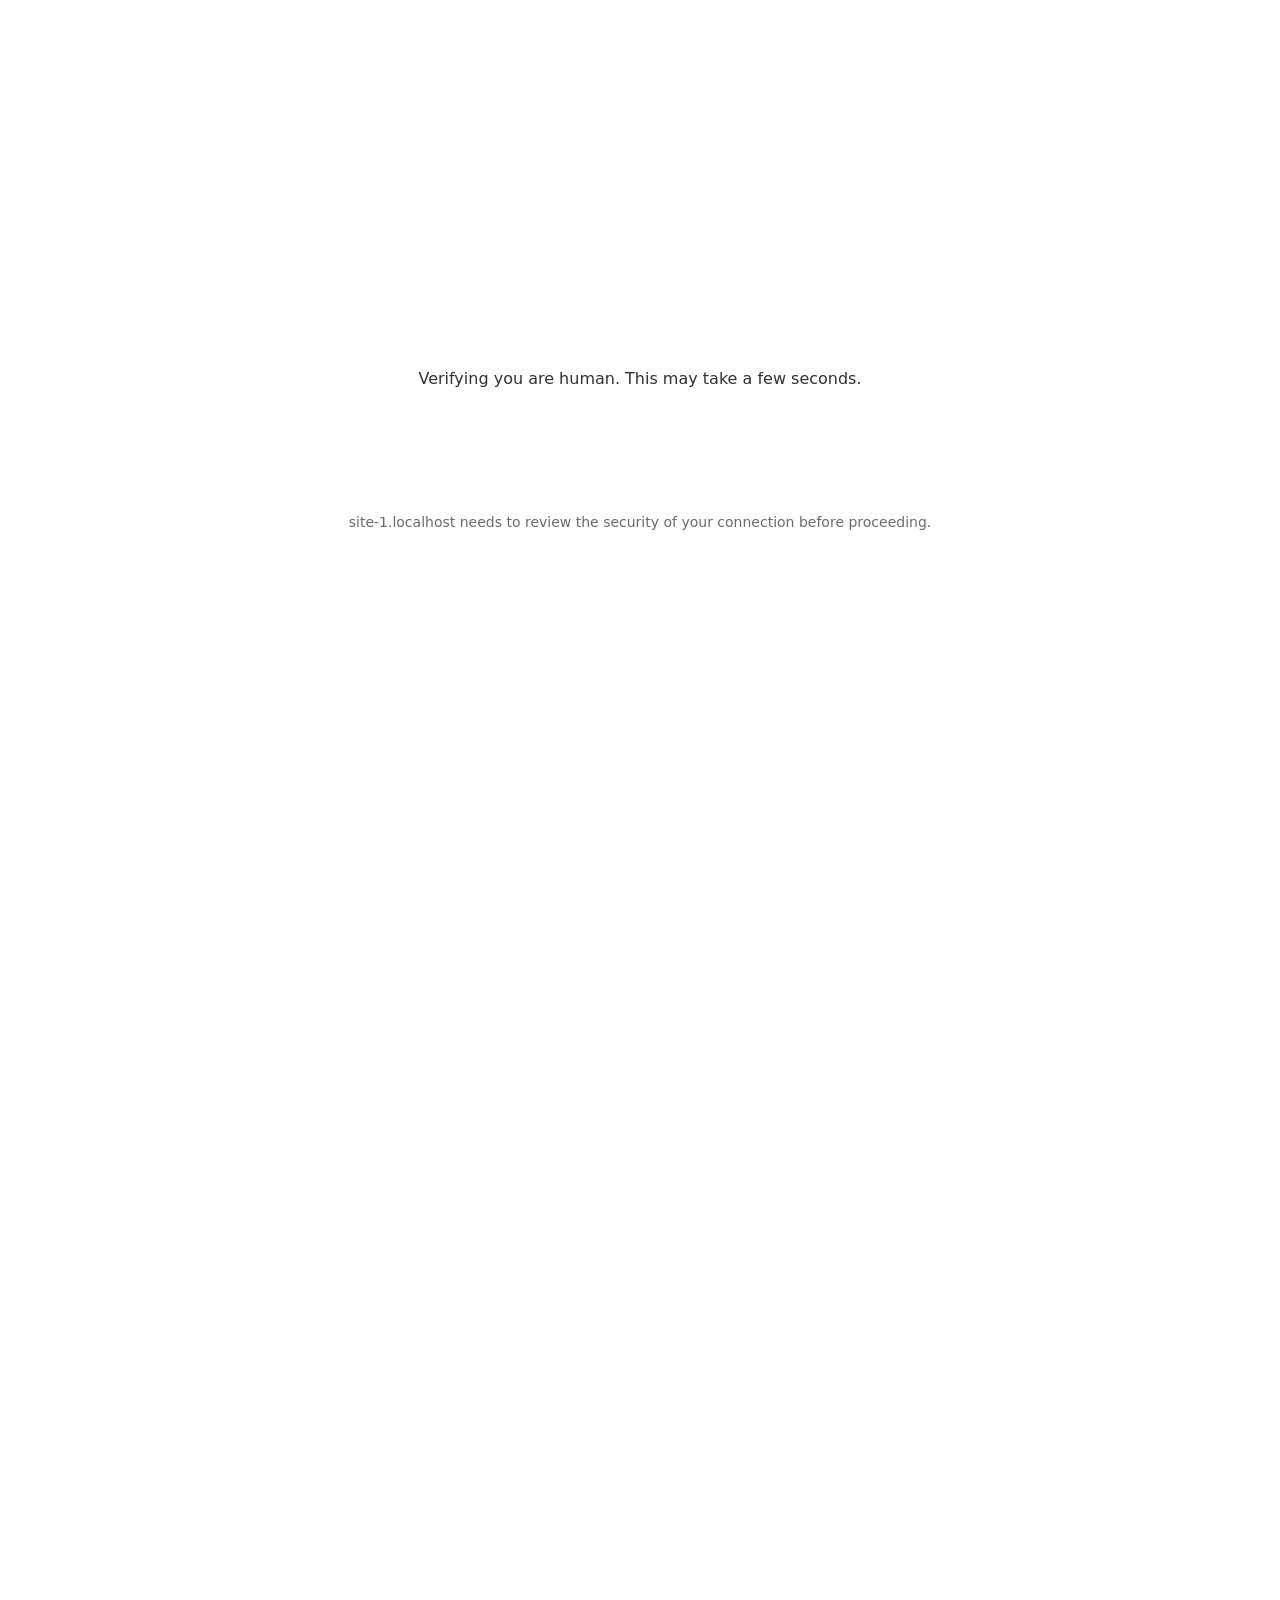
==== commit 3b78f2fe: "Update index.html" ====
--- a/index.html
+++ b/index.html
@@ -2,5 +2,5 @@
 function t_onFuncLoad(funcName,okFunc,time) {if(typeof window[funcName]==='function') {okFunc();} else {setTimeout(function() {t_onFuncLoad(funcName,okFunc,time);},(time||100));}}function t_throttle(fn,threshhold,scope) {return function() {fn.apply(scope||this,arguments);};}</script> <script src="js/tilda-scripts-3.0.min.js" charset="utf-8" defer="" onerror="this.loaderr='y';"></script> <script src="js/tilda-blocks-page108022276.min.js" charset="utf-8" async="" onerror="this.loaderr='y';"></script> <script src="js/lazyload-1.3.min.export.js" charset="utf-8" async="" onerror="this.loaderr='y';"></script> <script src="js/tilda-cover-1.0.min.js" charset="utf-8" async="" onerror="this.loaderr='y';"></script> <script src="js/tilda-menu-1.1.min.js" charset="utf-8" async="" onerror="this.loaderr='y';"></script> <script src="js/tilda-menu-widgeticons-1.0.min.js" charset="utf-8" async="" onerror="this.loaderr='y';"></script> <script src="js/tilda-menu-burger-1.0.min.js" charset="utf-8" async="" onerror="this.loaderr='y';"></script> <script src="js/tilda-events-1.0.min.js" charset="utf-8" async="" onerror="this.loaderr='y';"></script> <script type="text/javascript">window.dataLayer=window.dataLayer||[];</script> </head> <body class="t-body" style="margin:0;"> <!--allrecords--> <div id="allrecords" data-tilda-export="yes" class="t-records" data-hook="blocks-collection-content-node" data-tilda-project-id="12220487" data-tilda-page-id="108022276" data-tilda-page-alias="main" data-tilda-formskey="bfd0115fb2e52f8e5c6c8c4a12220487" data-blocks-animationoff="yes" data-tilda-cookie="no" data-tilda-lazy="yes" data-tilda-project-lang="RU" data-tilda-root-zone="one" data-tilda-project-country="UA"> <!--header--> <header id="t-header" class="t-records" data-hook="blocks-collection-content-node" data-tilda-project-id="12220487" data-tilda-page-id="108320086" data-tilda-page-alias="header" data-tilda-formskey="bfd0115fb2e52f8e5c6c8c4a12220487" data-tilda-cookie="no" data-tilda-lazy="yes" data-tilda-project-lang="RU" data-tilda-root-zone="one" data-tilda-project-country="UA"> <div id="rec1759503351" class="r t-rec" style="opacity: 1;" data-record-type="1272" data-animationappear="off"> <!-- T1272 --> <div id="nav1759503351marker"></div> <div class="t1272" data-menu="yes" data-full-submenu-mob="y" data-menu-widgeticons-hide="yes"> <div class="t-menu-base__mobile-menu tmenu-mobile tmenu-mobile_positionfixed"> <div class="tmenu-mobile__container tmenu-mobile__container_right tmenu-mobile__container_withoutlogo"> <div class="tmenu-mobile__text t-name t-name_md" field="menu_mob_title"></div> <button type="button" aria-expanded="false" aria-label="Навигационное меню" class="t-menu-burger t-menuburger t-menu-base__burger_mlauto t-menu-burger_wrap"> <div class="t-menu-burger__icon t-menu-burger__icon_second"> <span style="background-color: #ffffff;"></span> <span style="background-color: #ffffff;"></span> <span style="background-color: #ffffff;"></span> <span style="background-color: #ffffff;"></span> </div> </button> <style>#rec1759503351 .t-menu-burger__text{color:#ffffff;}</style> <style>#rec1759503351 .t-menu-burger{background-color:#000000;}</style> </div> </div> <style>.tmenu-mobile{background-color:#111;display:none;width:100%;top:0;z-index:990;}.tmenu-mobile_positionfixed{position:fixed;}.tmenu-mobile__text{color:#000;}.tmenu-mobile__container{min-height:64px;padding:20px;position:relative;box-sizing:border-box;display:flex;justify-content:space-between;align-items:center;}.tmenu-mobile__list{display:block;}.tmenu-mobile__burgerlogo{display:inline-block;font-size:24px;font-weight:400;white-space:nowrap;vertical-align:middle;}@media screen and (max-width:960px){.tmenu-mobile__menucontent_hidden{display:none;height:auto;}.tmenu-mobile{display:block;}}@media screen and (max-width:960px){#rec1759503351 .tmenu-mobile{background-color:#000000;}#rec1759503351 .t-menu-base.tmenu-mobile__menucontent_fixed{position:fixed;top:64px;}}</style> <style> #rec1759503351 .tmenu-mobile__burgerlogo a{font-size:20px;font-weight:600;}</style> <style> #rec1759503351 .tmenu-mobile__burgerlogo__title{font-size:20px;font-weight:600;}</style> <div id="nav1759503351" class="t-menu-base
 t-menu-base_positionfixed tmenu-mobile__menucontent_hidden tmenu-mobile__menucontent_fixed t-menu-base_mobile-left" data-navmarker="nav1759503351marker" data-appearoffset="" data-bgopacity-two="1" data-menushadow="" data-menushadow-css="" data-menu="yes" data-bgcolor-hex="#000000" data-bgcolor-rgba="rgba(0,0,0,0)" data-bgopacity="0" data-bgcolor-rgba-afterscroll="rgba(0,0,0,1)"> <div class="t-menu-base__maincontainer
 t-menu-base__maincontainer_100 t-menu-base__maincontainer_100-20 t-menu-base__maincontainer_logoleft "> <div class="t-menu-base__logowrapper t-menu-base__logowrapper_left t-menu-base__logowrapper_mobile"> <div class="t-menu-base__logo"> <img class="t-menu-base__imglogo t-menu-base__imglogomobile" src="images/tild6634-6139-4234-b035-636636646664__group-2.svg" imgfield="img" alt=""> </div> </div> <style>#rec1759503351 .t-menu-base__imglogo{max-width:35px;width:35px;}</style> <div class="t-menu-base__leftwrapper t-menu-base__wrapper t-menu-base__leftwrapper_center" style=""> <ul role="list" class="t-menu-base__list t-menu__list "> <li class="t-menu-base__list-item"> <a class="t-menu__link-item" href="https://rusvolcorps.pw/join" data-menu-submenu-hook="" data-menu-item-number="1">Вступить в Корпус</a> </li> <li class="t-menu-base__list-item"> <a class="t-menu__link-item" href="https://rusvolcorps.pw/#support" data-menu-submenu-hook="" data-menu-item-number="2">Финансовая поддержка</a> </li> <li class="t-menu-base__list-item"> <a class="t-menu__link-item" href="https://rusvolcorps.pw/#social" data-menu-submenu-hook="" data-menu-item-number="3">Социальные сети </a> </li> <li class="t-menu-base__list-item"> <a class="t-menu__link-item" href="https://rusvolcorps.pw/#social_eng" data-menu-submenu-hook="" data-menu-item-number="4">RVC in English</a> </li> <li class="t-menu-base__list-item"> <a class="t-menu__link-item" href="https://rusvolcorps.pw/#panteon" data-menu-submenu-hook="" data-menu-item-number="5">Пантеон</a> </li> </ul> </div> </div> </div> </div> <script>t_onReady(function() {t_onFuncLoad('t_menuBase__interactFromKeyboard',function() {t_menuBase__interactFromKeyboard('1759503351');});t_onFuncLoad('t1272_init',function() {t1272_init('1759503351');});t_onFuncLoad('t_menuBase__setBGcolor',function() {t_menuBase__setBGcolor('1759503351','.t-menu-base, .t-menu-base__maincontainer');window.addEventListener('resize',t_throttle(function() {t_menuBase__setBGcolor('1759503351','.t-menu-base, .t-menu-base__maincontainer');}));});});t_onReady(function() {t_onFuncLoad('t1272_createMobileMenu',function() {t1272_createMobileMenu('1759503351');});});t_onReady(function() {t_onFuncLoad('t_menuBase__highlightActiveLinks',function() {t_menuBase__highlightActiveLinks('.t-menu-base__list-item a');});t_onFuncLoad('t_menuBase__findAnchorLinks',function() {t_menuBase__findAnchorLinks('1759503351','.t-menu-base__list-item a');});});t_onReady(function(){var rec=document.querySelector('#rec1759503351');if(!rec) return
-rec.setAttribute('data-animationappear','off');rec.style.opacity=1;});t_onReady(function() {var bgSelector='.t-menu-base, .t-menu-base__maincontainer';t_onFuncLoad('t_menuBase__changeBgOpacity',function() {t_menuBase__changeBgOpacity('1759503351',bgSelector);window.addEventListener('scroll',t_throttle(function() {t_menuBase__changeBgOpacity('1759503351',bgSelector);}));});});</script> <style>#rec1759503351 .t-menu__link-item{-webkit-transition:color 0.3s ease-in-out,opacity 0.3s ease-in-out;transition:color 0.3s ease-in-out,opacity 0.3s ease-in-out;}#rec1759503351 .t-menu__link-item:not(.t-active):not(.tooltipstered):hover{color:#606060 !important;}#rec1759503351 .t-menu__link-item:not(.t-active):not(.tooltipstered):focus-visible{color:#606060 !important;}@supports (overflow:-webkit-marquee) and (justify-content:inherit){#rec1759503351 .t-menu__link-item,#rec1759503351 .t-menu__link-item.t-active{opacity:1 !important;}}</style> <style> #rec1759503351 a.t-menusub__link-item{font-size:16px;line-height:1.5;}@media screen and (max-width:480px),(orientation:landscape) and (max-height:480px){#rec1759503351 a.t-menusub__link-item{font-size:16px;}}</style> <style> #rec1759503351 .t-menu-base__textlogo{font-size:20px;font-weight:600;}#rec1759503351 a.t-menu__link-item{font-size:13px;font-weight:700;color:#ffffff;text-transform:uppercase;}#rec1759503351 .t-menu-base__langs_flex .t-menu-base__langs-item a{text-transform:uppercase;}#rec1759503351 .t-menu-base__langs-button{text-transform:uppercase;}</style> <style>#rec1759503351 .t-menu-base__maincontainer{min-height:50px;}#rec1759503351 .t-menuwidgeticons__icon{background-color:;}#rec1759503351 .t-menu-base{min-height:50px;}#rec1759503351 .t-menu-base{background-color:rgba(0,0,0,0);}@media screen and (max-width:960px){#rec1759503351 .t-menu-base__maincontainer{background-color:#000000 !important;}}</style> </div> <div id="rec1759503831" class="r t-rec" style=" " data-record-type="215"> <a name="top" style="font-size:0;"></a> </div> </header> <!--/header--> <div id="rec1755784461" class="r t-rec" style=" " data-record-type="215"> <a name="top" style="font-size:0;"></a> </div> <div id="rec1756416471" class="r t-rec t-screenmax-640px" style=" " data-animationappear="off" data-record-type="168" data-screen-max="640px"> <!-- cover --> <div class="t-cover" id="recorddiv1756416471" bgimgfield="img" style="height:70vh;background-image:url('images/tild6361-6537-4330-a632-363130636535__-__resize__20x__dscf4390-2.jpg');"> <div class="t-cover__carrier" id="coverCarry1756416471" data-content-cover-id="1756416471" data-content-cover-bg="images/tild6361-6537-4330-a632-363130636535__dscf4390-2.jpg" data-display-changed="true" data-content-cover-height="70vh" data-content-cover-parallax="" data-content-use-image-for-mobile-cover="" style="height:70vh;background-attachment:scroll; " itemscope="" itemtype="http://schema.org/ImageObject"><meta itemprop="image" content="images/tild6361-6537-4330-a632-363130636535__dscf4390-2.jpg"></div> <div class="t-cover__filter" style="height:70vh;background-image: linear-gradient(to bottom, rgba(0,0,0,0.10), rgba(0,0,0,0.10));"></div> <div class="t-container"> <div class="t-col t-row t-col_12"> <div class="t-cover__wrapper t-valign_bottom" style="height:70vh;"> <div class="t154 t-align_center" data-hook-content="covercontent"> <div class="t154__title t-title t-title_md" field="title"><p style="text-align: left;">Русский, Добровольческий</p></div> <span class="space"></span> </div> </div> </div> </div> </div> <style> #rec1756416471 .t154__uptitle{text-transform:uppercase;}@media screen and (min-width:480px){#rec1756416471 .t154__title{font-size:30px;}}</style> </div> <div id="rec1755600631" class="r t-rec t-screenmin-640px" style=" " data-animationappear="off" data-record-type="18" data-screen-min="640px"> <!-- cover --> <div class="t-cover" id="recorddiv1755600631" bgimgfield="img" style="height:90vh;background-image:url('images/tild6361-6537-4330-a632-363130636535__-__resize__20x__dscf4390-2.jpg');"> <div class="t-cover__carrier" id="coverCarry1755600631" data-content-cover-id="1755600631" data-content-cover-bg="images/tild6361-6537-4330-a632-363130636535__dscf4390-2.jpg" data-display-changed="true" data-content-cover-height="90vh" data-content-cover-parallax="fixed" data-content-use-image-for-mobile-cover="" style="height:90vh; " itemscope="" itemtype="http://schema.org/ImageObject"><meta itemprop="image" content="images/tild6361-6537-4330-a632-363130636535__dscf4390-2.jpg"></div> <div class="t-cover__filter" style="height:90vh;background-image: linear-gradient(to bottom, rgba(0,0,0,0), rgba(0,0,0,0));"></div> <div class="t-container"> <div class="t-col t-col_12 "> <div class="t-cover__wrapper t-valign_middle" style="height:90vh;"> <div class="t001 t-align_center"> <div class="t001__wrapper" data-hook-content="covercontent"> <div class="t001__title t-title t-title_xl" field="title"><p style="text-align: center;">Русский, Добровольческий</p></div> <span class="space"></span> </div> </div> </div> </div> </div> </div> <style> #rec1755600631 .t001__uptitle{text-transform:uppercase;}#rec1755600631 .t001__title{font-weight:700;}</style> </div> <div id="rec1755621301" class="r t-rec t-rec_pt_60 t-rec_pb_45 t-rec_pb-res-480_45" style="padding-top:60px;padding-bottom:45px;background-color:#000000; " data-record-type="106" data-bg-color="#000000"> <!-- T004 --> <div class="t004"> <div class="t-container "> <div class="t-col t-col_8 t-prefix_2"> <div field="text" class="t-text t-text_md ">Русский Добровольческий Корпус — Военно-политическая организация, защищающая Украину и воюющая против режима Кремля.</div> </div> </div> </div> <style> #rec1755621301 .t-text{color:#ffffff;}@media screen and (min-width:900px){#rec1755621301 .t-text{font-size:38px;}}@media screen and (min-width:480px) and (max-width:900px){#rec1755621301 .t-text{font-size:24px;}}@media screen and (max-width:480px),(orientation:landscape) and (max-height:480px){#rec1755621301 .t-text{font-size:24px;}}</style> </div> <div id="rec1755782081" class="r t-rec t-rec_pt_0" style="padding-top:0px; " data-record-type="215"> <a name="join" style="font-size:0;"></a> </div> <div id="rec1755663561" class="r t-rec t-rec_pt_45 t-rec_pt-res-480_45 t-rec_pb_60 t-rec_pb-res-480_45" style="padding-top:45px;padding-bottom:60px;background-color:#000000; " data-record-type="467" data-bg-color="#000000"> <!-- T467 --> <div class="t467"> <div class="t-container t-align_left"> <div class="t-col t-col_8 t-prefix_2"> <div class="t467__title t-title t-title_lg " field="title">Вступить в РДК</div> <div class="t467__descr t-descr t-descr_xl " field="descr">Полное руководство о том, как вступить в Русский Добровольческий Корпус. От заявки до заезда.</div> <a class="t-btn t-btnflex t-btnflex_type_button t-btnflex_md" href="/join"><span class="t-btnflex__text">Подробнее</span> <style>#rec1755663561 .t-btnflex.t-btnflex_type_button {color:#ffffff;background-color:#003349;--border-width:0px;border-style:none !important;border-radius:0px;box-shadow:none !important;transition-duration:0.2s;transition-property:background-color,color,border-color,box-shadow,opacity,transform,gap;transition-timing-function:ease-in-out;}</style></a> </div> </div> </div> <style> #rec1755663561 .t467__title{color:#ffffff;}@media screen and (min-width:900px){#rec1755663561 .t467__title{font-size:52px;}}@media screen and (min-width:480px) and (max-width:900px){#rec1755663561 .t467__title{font-size:38px;}}@media screen and (max-width:480px),(orientation:landscape) and (max-height:480px){#rec1755663561 .t467__title{font-size:38px;}}#rec1755663561 .t467__descr{color:#ffffff;}@media screen and (max-width:480px),(orientation:landscape) and (max-height:480px){#rec1755663561 .t467__descr{font-size:20px;}}</style> </div> <div id="rec1755782351" class="r t-rec" style=" " data-record-type="215"> <a name="support" style="font-size:0;"></a> </div> <div id="rec1755677331" class="r t-rec t-rec_pt_60 t-rec_pt-res-480_45 t-rec_pb_60 t-rec_pb-res-480_45" style="padding-top:60px;padding-bottom:60px;background-color:#000000; " data-record-type="467" data-bg-color="#000000"> <!-- T467 --> <div class="t467"> <div class="t-container t-align_left"> <div class="t-col t-col_8 t-prefix_2"> <div class="t467__title t-title t-title_lg " field="title">Финансовая поддержка Корпуса</div> <div class="t467__descr t-descr t-descr_xl " field="descr">Кажется, что донат в один-пять долларов ничем не поможет, но это неправда. Регулярно, такая сумма поможет создать стабильный финансовый поток для Корпуса, благодаря которому мы сможем расти. </div> <a class="t-btn t-btnflex t-btnflex_type_button t-btnflex_md" href="https://www.notion.so/rusvolcorps/ea0c14c7f92841c68887ac64d8d4bd80?source=copy_link"><span class="t-btnflex__text">Поддержать нас</span> <style>#rec1755677331 .t-btnflex.t-btnflex_type_button {color:#ffffff;background-color:#003349;--border-width:0px;border-style:none !important;border-radius:0px;box-shadow:none !important;transition-duration:0.2s;transition-property:background-color,color,border-color,box-shadow,opacity,transform,gap;transition-timing-function:ease-in-out;}</style></a> </div> </div> </div> <style> #rec1755677331 .t467__title{color:#ffffff;}@media screen and (min-width:900px){#rec1755677331 .t467__title{font-size:52px;}}@media screen and (min-width:480px) and (max-width:900px){#rec1755677331 .t467__title{font-size:38px;}}@media screen and (max-width:480px),(orientation:landscape) and (max-height:480px){#rec1755677331 .t467__title{font-size:38px;}}#rec1755677331 .t467__descr{color:#ffffff;}@media screen and (max-width:480px),(orientation:landscape) and (max-height:480px){#rec1755677331 .t467__descr{font-size:20px;}}</style> </div> <div id="rec1755782821" class="r t-rec" style=" " data-record-type="215"> <a name="social" style="font-size:0;"></a> </div> <div id="rec1755736801" class="r t-rec t-rec_pt_60 t-rec_pt-res-480_45 t-rec_pb_15" style="padding-top:60px;padding-bottom:15px;background-color:#000000; " data-record-type="128" data-bg-color="#000000"> <!-- T120 --> <div class="t120"> <div class="t-container t-align_left"> <div class="t-col t-col_8 t-prefix_2"> <div class="t120__title t-heading t-heading_sm" field="title">Следи за нами</div> </div> </div> </div> <style> #rec1755736801 .t120__title{color:#ffffff;}@media screen and (min-width:900px){#rec1755736801 .t120__title{font-size:52px;}}@media screen and (min-width:480px) and (max-width:900px){#rec1755736801 .t120__title{font-size:38px;}}@media screen and (max-width:480px),(orientation:landscape) and (max-height:480px){#rec1755736801 .t120__title{font-size:38px;}}</style> </div> <div id="rec1755719621" class="r t-rec t-rec_pt_30 t-rec_pt-res-480_15 t-rec_pb_45 t-rec_pb-res-480_15" style="padding-top:30px;padding-bottom:45px;background-color:#000000; " data-record-type="218" data-bg-color="#000000"> <!-- T005 --> <div class="t005"> <div class="t-container"> <div class="t-row"> <div class="t-col t-col_4 t-prefix_2"><div class="t005__text t-text t-text_md" field="text"><a href="https://t.me/rvc_en" style="color: rgb(255, 255, 255); box-shadow: none; text-decoration: none; border-bottom-style: solid; border-bottom-color: rgb(255, 255, 255); border-bottom-width: 1px;" target="_blank" rel="noreferrer noopener">Telegram</a></div></div> <div class="t-col t-col_4 "><div class="t005__text t-text t-text_md" field="text2"><a href="https://www.instagram.com/rvc_en/" target="_blank" rel="noreferrer noopener" style="color: rgb(255, 255, 255); box-shadow: none; text-decoration: none; border-bottom-style: solid; border-bottom-color: rgb(255, 255, 255); border-bottom-width: 1px;">Instagram</a></div></div> </div> </div> </div> <style> #rec1755719621 .t005__text{color:#ffffff;}@media screen and (min-width:900px){#rec1755719621 .t005__text{font-size:52px;}}@media screen and (min-width:480px) and (max-width:900px){#rec1755719621 .t005__text{font-size:30px;}}@media screen and (max-width:480px),(orientation:landscape) and (max-height:480px){#rec1755719621 .t005__text{font-size:30px;}}</style> </div> <div id="rec1755720441" class="r t-rec t-rec_pt_30 t-rec_pt-res-480_15 t-rec_pb_45 t-rec_pb-res-480_30" style="padding-top:30px;padding-bottom:45px;background-color:#000000; " data-record-type="218" data-bg-color="#000000"> <!-- T005 --> <div class="t005"> <div class="t-container"> <div class="t-row"> <div class="t-col t-col_4 t-prefix_2"><div class="t005__text t-text t-text_md" field="text"><a href="https://www.youtube.com/@rvc_en" target="_blank" rel="noreferrer noopener" style="color: rgb(255, 255, 255); box-shadow: none; text-decoration: none; border-bottom-style: solid; border-bottom-color: rgb(255, 255, 255); border-bottom-width: 1px;">Youtube</a></div></div> <div class="t-col t-col_4 "><div class="t005__text t-text t-text_md" field="text2"><a href="https://x.com/rvc_en" target="_blank" rel="noreferrer noopener" style="color: rgb(255, 255, 255); box-shadow: none; text-decoration: none; border-bottom-style: solid; border-bottom-color: rgb(255, 255, 255); border-bottom-width: 1px;">X / Twitter</a></div></div> </div> </div> </div> <style> #rec1755720441 .t005__text{color:#ffffff;}@media screen and (min-width:900px){#rec1755720441 .t005__text{font-size:52px;}}@media screen and (min-width:480px) and (max-width:900px){#rec1755720441 .t005__text{font-size:30px;}}@media screen and (max-width:480px),(orientation:landscape) and (max-height:480px){#rec1755720441 .t005__text{font-size:30px;}}</style> </div> <div id="rec1755782841" class="r t-rec" style=" " data-record-type="215"> <a name="social_eng" style="font-size:0;"></a> </div> <div id="rec1755739161" class="r t-rec t-rec_pt_45 t-rec_pt-res-480_45 t-rec_pb_15" style="padding-top:45px;padding-bottom:15px;background-color:#000000; " data-record-type="128" data-bg-color="#000000"> <!-- T120 --> <div class="t120"> <div class="t-container t-align_left"> <div class="t-col t-col_8 t-prefix_2"> <div class="t120__title t-heading t-heading_sm" field="title">RVC in English</div> </div> </div> </div> <style> #rec1755739161 .t120__title{color:#ffffff;}@media screen and (min-width:900px){#rec1755739161 .t120__title{font-size:52px;}}@media screen and (min-width:480px) and (max-width:900px){#rec1755739161 .t120__title{font-size:38px;}}@media screen and (max-width:480px),(orientation:landscape) and (max-height:480px){#rec1755739161 .t120__title{font-size:38px;}}</style> </div> <div id="rec1755739451" class="r t-rec t-rec_pt_30 t-rec_pt-res-480_15 t-rec_pb_45 t-rec_pb-res-480_15" style="padding-top:30px;padding-bottom:45px;background-color:#000000; " data-record-type="218" data-bg-color="#000000"> <!-- T005 --> <div class="t005"> <div class="t-container"> <div class="t-row"> <div class="t-col t-col_4 t-prefix_2"><div class="t005__text t-text t-text_md" field="text"><a href="https://t.me/rvc_en" style="color: rgb(255, 255, 255); box-shadow: none; text-decoration: none; border-bottom-style: solid; border-bottom-color: rgb(255, 255, 255); border-bottom-width: 1px;" target="_blank" rel="noreferrer noopener">Telegram</a></div></div> <div class="t-col t-col_4 "><div class="t005__text t-text t-text_md" field="text2"><a href="https://www.instagram.com/rvc_en/" target="_blank" rel="noreferrer noopener" style="color: rgb(255, 255, 255); box-shadow: none; text-decoration: none; border-bottom-style: solid; border-bottom-color: rgb(255, 255, 255); border-bottom-width: 1px;">Instagram</a></div></div> </div> </div> </div> <style> #rec1755739451 .t005__text{color:#ffffff;}@media screen and (min-width:900px){#rec1755739451 .t005__text{font-size:52px;}}@media screen and (min-width:480px) and (max-width:900px){#rec1755739451 .t005__text{font-size:30px;}}@media screen and (max-width:480px),(orientation:landscape) and (max-height:480px){#rec1755739451 .t005__text{font-size:30px;}}</style> </div> <div id="rec1755739811" class="r t-rec t-rec_pt_30 t-rec_pt-res-480_15 t-rec_pb_90 t-rec_pb-res-480_60" style="padding-top:30px;padding-bottom:90px;background-color:#000000; " data-record-type="218" data-bg-color="#000000"> <!-- T005 --> <div class="t005"> <div class="t-container"> <div class="t-row"> <div class="t-col t-col_4 t-prefix_2"><div class="t005__text t-text t-text_md" field="text"><a href="https://www.youtube.com/@rvc_en" target="_blank" rel="noreferrer noopener" style="color: rgb(255, 255, 255); box-shadow: none; text-decoration: none; border-bottom-style: solid; border-bottom-color: rgb(255, 255, 255); border-bottom-width: 1px;">Youtube</a></div></div> <div class="t-col t-col_4 "><div class="t005__text t-text t-text_md" field="text2"><a href="https://x.com/rvc_en" target="_blank" rel="noreferrer noopener" style="color: rgb(255, 255, 255); box-shadow: none; text-decoration: none; border-bottom-style: solid; border-bottom-color: rgb(255, 255, 255); border-bottom-width: 1px;">X / Twitter</a></div></div> </div> </div> </div> <style> #rec1755739811 .t005__text{color:#ffffff;}@media screen and (min-width:900px){#rec1755739811 .t005__text{font-size:52px;}}@media screen and (min-width:480px) and (max-width:900px){#rec1755739811 .t005__text{font-size:30px;}}@media screen and (max-width:480px),(orientation:landscape) and (max-height:480px){#rec1755739811 .t005__text{font-size:30px;}}</style> </div> <div id="rec1755783061" class="r t-rec" style=" " data-record-type="215"> <a name="panteon" style="font-size:0;"></a> </div> <div id="rec1755755281" class="r t-rec" style="background-color:#000000; " data-animationappear="off" data-record-type="232" data-bg-color="#000000"> <!-- cover --> <div class="t-cover" id="recorddiv1755755281" bgimgfield="img" style="height:100vh;background-image:url('images/tild6439-3165-4035-b861-393966373165__-__resize__20x__dscf7912-enhanced-nr.jpg');"> <div class="t-cover__carrier" id="coverCarry1755755281" data-content-cover-id="1755755281" data-content-cover-bg="images/tild6439-3165-4035-b861-393966373165__dscf7912-enhanced-nr.jpg" data-display-changed="true" data-content-cover-height="100vh" data-content-cover-parallax="fixed" data-content-use-image-for-mobile-cover="" style="height:100vh; " itemscope="" itemtype="http://schema.org/ImageObject"><meta itemprop="image" content="images/tild6439-3165-4035-b861-393966373165__dscf7912-enhanced-nr.jpg"></div> <div class="t-cover__filter" style="height:100vh;background-image: linear-gradient(to bottom, rgba(0,0,0,0), rgba(0,0,0,0));"></div> <div class="t203"> <div class="t-container"> <div class="t-col t-col_8 t-prefix_2"> <div class="t-cover__wrapper t-valign_middle" style="height:100vh;"> <div data-hook-content="covercontent"> <div class="t203__wrapper"> <div class="t203__textwrapper" style="background-color: #000000"> <div class="t203__title t-title t-title_xs" field="title">Пантеон РДК</div> <div class="t203__text t-text t-text_md" field="text">Здесь мы перечисляем позывные всех бойцов Корпуса, которые заплатили высочайшую цену за свободу Украины и борьбу за нашу Русь.<br><br>Стрём, Шайба, Балтика, Бритва, Ганс, Толян, Вольф, Башмак, Терен, Евж, Крюгер, Крест, Кос, Турист, Трицак, Хабара, Перс, Милош, Гослинг, Ямал, Тень, Шов, Палач, Заяц, Волга, Клим, Девятый, Федор, Лоти, Эней. <br><br>Навсегда в РДК! Навсегда в строю!</div> </div> </div> </div> </div> </div> </div> </div> </div> <style> #rec1755755281 .t203__title{color:#ffffff;}#rec1755755281 .t203__text{color:#ffffff;}</style> </div> <!--footer--> <footer id="t-footer" class="t-records" data-hook="blocks-collection-content-node" data-tilda-project-id="12220487" data-tilda-page-id="108321336" data-tilda-formskey="bfd0115fb2e52f8e5c6c8c4a12220487" data-tilda-cookie="no" data-tilda-lazy="yes" data-tilda-project-lang="RU" data-tilda-root-zone="one" data-tilda-project-country="UA"> <div id="rec1759522851" class="r t-rec t-rec_pt_90 t-rec_pt-res-480_60 t-rec_pb_90 t-rec_pb-res-480_60" style="padding-top:90px;padding-bottom:90px;background-color:#000000; " data-animationappear="off" data-record-type="144" data-bg-color="#000000"> <!-- T134 --> <div class="t134"> <div class="t-container"> <div class="t-col t-col_10 t-prefix_1"> <img class="t134__img" src="images/tild6634-6139-4234-b035-636636646664__group-2.svg" imgfield="img" style="max-width: 75px; width: 100%;" alt=""> <div class="t134__title" field="title">Слава РДК! Слава Руси!</div> <div class="t134__descr" field="descr"><a href="#top" style="color: rgb(255, 255, 255);">Наверх</a></div> </div> </div> </div> <style>#rec1759522851 .t134__title,#rec1759522851 .t134__descr{color:#ffffff;}</style> </div> </footer> <!--/footer--> </div> <!--/allrecords-->  <!-- Stat --> <script src="/js/tracker.js"></script><script type="text/javascript">if(!window.mainTracker) {window.mainTracker='tilda';}
-window.tildastatcookie='no';setTimeout(function(){(function(d,w,k,o,g) {var n=d.getElementsByTagName(o)[0],s=d.createElement(o),f=function(){n.parentNode.insertBefore(s,n);};s.type="text/javascript";s.async=true;s.key=k;s.id="tildastatscript";s.src=g;if(w.opera=="[object Opera]") {d.addEventListener("DOMContentLoaded",f,false);} else {f();}})(document,window,'8d236c56a2c8e221bbf8b16cd0aa1cc4','script','js/tilda-stat-1.0.min.js');},2000);</script>  </body></html>+rec.setAttribute('data-animationappear','off');rec.style.opacity=1;});t_onReady(function() {var bgSelector='.t-menu-base, .t-menu-base__maincontainer';t_onFuncLoad('t_menuBase__changeBgOpacity',function() {t_menuBase__changeBgOpacity('1759503351',bgSelector);window.addEventListener('scroll',t_throttle(function() {t_menuBase__changeBgOpacity('1759503351',bgSelector);}));});});</script> <style>#rec1759503351 .t-menu__link-item{-webkit-transition:color 0.3s ease-in-out,opacity 0.3s ease-in-out;transition:color 0.3s ease-in-out,opacity 0.3s ease-in-out;}#rec1759503351 .t-menu__link-item:not(.t-active):not(.tooltipstered):hover{color:#606060 !important;}#rec1759503351 .t-menu__link-item:not(.t-active):not(.tooltipstered):focus-visible{color:#606060 !important;}@supports (overflow:-webkit-marquee) and (justify-content:inherit){#rec1759503351 .t-menu__link-item,#rec1759503351 .t-menu__link-item.t-active{opacity:1 !important;}}</style> <style> #rec1759503351 a.t-menusub__link-item{font-size:16px;line-height:1.5;}@media screen and (max-width:480px),(orientation:landscape) and (max-height:480px){#rec1759503351 a.t-menusub__link-item{font-size:16px;}}</style> <style> #rec1759503351 .t-menu-base__textlogo{font-size:20px;font-weight:600;}#rec1759503351 a.t-menu__link-item{font-size:13px;font-weight:700;color:#ffffff;text-transform:uppercase;}#rec1759503351 .t-menu-base__langs_flex .t-menu-base__langs-item a{text-transform:uppercase;}#rec1759503351 .t-menu-base__langs-button{text-transform:uppercase;}</style> <style>#rec1759503351 .t-menu-base__maincontainer{min-height:50px;}#rec1759503351 .t-menuwidgeticons__icon{background-color:;}#rec1759503351 .t-menu-base{min-height:50px;}#rec1759503351 .t-menu-base{background-color:rgba(0,0,0,0);}@media screen and (max-width:960px){#rec1759503351 .t-menu-base__maincontainer{background-color:#000000 !important;}}</style> </div> <div id="rec1759503831" class="r t-rec" style=" " data-record-type="215"> <a name="top" style="font-size:0;"></a> </div> </header> <!--/header--> <div id="rec1755784461" class="r t-rec" style=" " data-record-type="215"> <a name="top" style="font-size:0;"></a> </div> <div id="rec1756416471" class="r t-rec t-screenmax-640px" style=" " data-animationappear="off" data-record-type="168" data-screen-max="640px"> <!-- cover --> <div class="t-cover" id="recorddiv1756416471" bgimgfield="img" style="height:70vh;background-image:url('images/tild6361-6537-4330-a632-363130636535__-__resize__20x__dscf4390-2.jpg');"> <div class="t-cover__carrier" id="coverCarry1756416471" data-content-cover-id="1756416471" data-content-cover-bg="images/tild6361-6537-4330-a632-363130636535__dscf4390-2.jpg" data-display-changed="true" data-content-cover-height="70vh" data-content-cover-parallax="" data-content-use-image-for-mobile-cover="" style="height:70vh;background-attachment:scroll; " itemscope="" itemtype="http://schema.org/ImageObject"><meta itemprop="image" content="images/tild6361-6537-4330-a632-363130636535__dscf4390-2.jpg"></div> <div class="t-cover__filter" style="height:70vh;background-image: linear-gradient(to bottom, rgba(0,0,0,0.10), rgba(0,0,0,0.10));"></div> <div class="t-container"> <div class="t-col t-row t-col_12"> <div class="t-cover__wrapper t-valign_bottom" style="height:70vh;"> <div class="t154 t-align_center" data-hook-content="covercontent"> <div class="t154__title t-title t-title_md" field="title"><p style="text-align: left;">Русский, Добровольческий</p></div> <span class="space"></span> </div> </div> </div> </div> </div> <style> #rec1756416471 .t154__uptitle{text-transform:uppercase;}@media screen and (min-width:480px){#rec1756416471 .t154__title{font-size:30px;}}</style> </div> <div id="rec1755600631" class="r t-rec t-screenmin-640px" style=" " data-animationappear="off" data-record-type="18" data-screen-min="640px"> <!-- cover --> <div class="t-cover" id="recorddiv1755600631" bgimgfield="img" style="height:90vh;background-image:url('images/tild6361-6537-4330-a632-363130636535__-__resize__20x__dscf4390-2.jpg');"> <div class="t-cover__carrier" id="coverCarry1755600631" data-content-cover-id="1755600631" data-content-cover-bg="images/tild6361-6537-4330-a632-363130636535__dscf4390-2.jpg" data-display-changed="true" data-content-cover-height="90vh" data-content-cover-parallax="fixed" data-content-use-image-for-mobile-cover="" style="height:90vh; " itemscope="" itemtype="http://schema.org/ImageObject"><meta itemprop="image" content="images/tild6361-6537-4330-a632-363130636535__dscf4390-2.jpg"></div> <div class="t-cover__filter" style="height:90vh;background-image: linear-gradient(to bottom, rgba(0,0,0,0), rgba(0,0,0,0));"></div> <div class="t-container"> <div class="t-col t-col_12 "> <div class="t-cover__wrapper t-valign_middle" style="height:90vh;"> <div class="t001 t-align_center"> <div class="t001__wrapper" data-hook-content="covercontent"> <div class="t001__title t-title t-title_xl" field="title"><p style="text-align: center;">Русский, Добровольческий</p></div> <span class="space"></span> </div> </div> </div> </div> </div> </div> <style> #rec1755600631 .t001__uptitle{text-transform:uppercase;}#rec1755600631 .t001__title{font-weight:700;}</style> </div> <div id="rec1755621301" class="r t-rec t-rec_pt_60 t-rec_pb_45 t-rec_pb-res-480_45" style="padding-top:60px;padding-bottom:45px;background-color:#000000; " data-record-type="106" data-bg-color="#000000"> <!-- T004 --> <div class="t004"> <div class="t-container "> <div class="t-col t-col_8 t-prefix_2"> <div field="text" class="t-text t-text_md ">Русский Добровольческий Корпус — Военно-политическая организация, защищающая Украину и воюющая против режима Кремля.</div> </div> </div> </div> <style> #rec1755621301 .t-text{color:#ffffff;}@media screen and (min-width:900px){#rec1755621301 .t-text{font-size:38px;}}@media screen and (min-width:480px) and (max-width:900px){#rec1755621301 .t-text{font-size:24px;}}@media screen and (max-width:480px),(orientation:landscape) and (max-height:480px){#rec1755621301 .t-text{font-size:24px;}}</style> </div> <div id="rec1755782081" class="r t-rec t-rec_pt_0" style="padding-top:0px; " data-record-type="215"> <a name="join" style="font-size:0;"></a> </div> <div id="rec1755663561" class="r t-rec t-rec_pt_45 t-rec_pt-res-480_45 t-rec_pb_60 t-rec_pb-res-480_45" style="padding-top:45px;padding-bottom:60px;background-color:#000000; " data-record-type="467" data-bg-color="#000000"> <!-- T467 --> <div class="t467"> <div class="t-container t-align_left"> <div class="t-col t-col_8 t-prefix_2"> <div class="t467__title t-title t-title_lg " field="title">Вступить в РДК</div> <div class="t467__descr t-descr t-descr_xl " field="descr">Полное руководство о том, как вступить в Русский Добровольческий Корпус. От заявки до заезда.</div> <a class="t-btn t-btnflex t-btnflex_type_button t-btnflex_md" href="/join"><span class="t-btnflex__text">Подробнее</span> <style>#rec1755663561 .t-btnflex.t-btnflex_type_button {color:#ffffff;background-color:#003349;--border-width:0px;border-style:none !important;border-radius:0px;box-shadow:none !important;transition-duration:0.2s;transition-property:background-color,color,border-color,box-shadow,opacity,transform,gap;transition-timing-function:ease-in-out;}</style></a> </div> </div> </div> <style> #rec1755663561 .t467__title{color:#ffffff;}@media screen and (min-width:900px){#rec1755663561 .t467__title{font-size:52px;}}@media screen and (min-width:480px) and (max-width:900px){#rec1755663561 .t467__title{font-size:38px;}}@media screen and (max-width:480px),(orientation:landscape) and (max-height:480px){#rec1755663561 .t467__title{font-size:38px;}}#rec1755663561 .t467__descr{color:#ffffff;}@media screen and (max-width:480px),(orientation:landscape) and (max-height:480px){#rec1755663561 .t467__descr{font-size:20px;}}</style> </div> <div id="rec1755782351" class="r t-rec" style=" " data-record-type="215"> <a name="support" style="font-size:0;"></a> </div> <div id="rec1755677331" class="r t-rec t-rec_pt_60 t-rec_pt-res-480_45 t-rec_pb_60 t-rec_pb-res-480_45" style="padding-top:60px;padding-bottom:60px;background-color:#000000; " data-record-type="467" data-bg-color="#000000"> <!-- T467 --> <div class="t467"> <div class="t-container t-align_left"> <div class="t-col t-col_8 t-prefix_2"> <div class="t467__title t-title t-title_lg " field="title">Финансовая поддержка Корпуса</div> <div class="t467__descr t-descr t-descr_xl " field="descr">Кажется, что донат в один-пять долларов ничем не поможет, но это неправда. Регулярно, такая сумма поможет создать стабильный финансовый поток для Корпуса, благодаря которому мы сможем расти. </div> <a class="t-btn t-btnflex t-btnflex_type_button t-btnflex_md" href="https://www.notion.so/rusvolcorps/ea0c14c7f92841c68887ac64d8d4bd80?source=copy_link"><span class="t-btnflex__text">Поддержать нас</span> <style>#rec1755677331 .t-btnflex.t-btnflex_type_button {color:#ffffff;background-color:#003349;--border-width:0px;border-style:none !important;border-radius:0px;box-shadow:none !important;transition-duration:0.2s;transition-property:background-color,color,border-color,box-shadow,opacity,transform,gap;transition-timing-function:ease-in-out;}</style></a> </div> </div> </div> <style> #rec1755677331 .t467__title{color:#ffffff;}@media screen and (min-width:900px){#rec1755677331 .t467__title{font-size:52px;}}@media screen and (min-width:480px) and (max-width:900px){#rec1755677331 .t467__title{font-size:38px;}}@media screen and (max-width:480px),(orientation:landscape) and (max-height:480px){#rec1755677331 .t467__title{font-size:38px;}}#rec1755677331 .t467__descr{color:#ffffff;}@media screen and (max-width:480px),(orientation:landscape) and (max-height:480px){#rec1755677331 .t467__descr{font-size:20px;}}</style> </div> <div id="rec1755782821" class="r t-rec" style=" " data-record-type="215"> <a name="social" style="font-size:0;"></a> </div> <div id="rec1755736801" class="r t-rec t-rec_pt_60 t-rec_pt-res-480_45 t-rec_pb_15" style="padding-top:60px;padding-bottom:15px;background-color:#000000; " data-record-type="128" data-bg-color="#000000"> <!-- T120 --> <div class="t120"> <div class="t-container t-align_left"> <div class="t-col t-col_8 t-prefix_2"> <div class="t120__title t-heading t-heading_sm" field="title">Следи за нами</div> </div> </div> </div> <style> #rec1755736801 .t120__title{color:#ffffff;}@media screen and (min-width:900px){#rec1755736801 .t120__title{font-size:52px;}}@media screen and (min-width:480px) and (max-width:900px){#rec1755736801 .t120__title{font-size:38px;}}@media screen and (max-width:480px),(orientation:landscape) and (max-height:480px){#rec1755736801 .t120__title{font-size:38px;}}</style> </div> <div id="rec1755719621" class="r t-rec t-rec_pt_30 t-rec_pt-res-480_15 t-rec_pb_45 t-rec_pb-res-480_15" style="padding-top:30px;padding-bottom:45px;background-color:#000000; " data-record-type="218" data-bg-color="#000000"> <!-- T005 --> <div class="t005"> <div class="t-container"> <div class="t-row"> <div class="t-col t-col_4 t-prefix_2"><div class="t005__text t-text t-text_md" field="text"><a href="https://t.me/rvc_en" style="color: rgb(255, 255, 255); box-shadow: none; text-decoration: none; border-bottom-style: solid; border-bottom-color: rgb(255, 255, 255); border-bottom-width: 1px;" target="_blank" rel="noreferrer noopener">Telegram</a></div></div> <div class="t-col t-col_4 "><div class="t005__text t-text t-text_md" field="text2"><a href="https://www.instagram.com/rvc_en/" target="_blank" rel="noreferrer noopener" style="color: rgb(255, 255, 255); box-shadow: none; text-decoration: none; border-bottom-style: solid; border-bottom-color: rgb(255, 255, 255); border-bottom-width: 1px;">Instagram</a></div></div> </div> </div> </div> <style> #rec1755719621 .t005__text{color:#ffffff;}@media screen and (min-width:900px){#rec1755719621 .t005__text{font-size:52px;}}@media screen and (min-width:480px) and (max-width:900px){#rec1755719621 .t005__text{font-size:30px;}}@media screen and (max-width:480px),(orientation:landscape) and (max-height:480px){#rec1755719621 .t005__text{font-size:30px;}}</style> </div> <div id="rec1755720441" class="r t-rec t-rec_pt_30 t-rec_pt-res-480_15 t-rec_pb_45 t-rec_pb-res-480_30" style="padding-top:30px;padding-bottom:45px;background-color:#000000; " data-record-type="218" data-bg-color="#000000"> <!-- T005 --> <div class="t005"> <div class="t-container"> <div class="t-row"> <div class="t-col t-col_4 t-prefix_2"><div class="t005__text t-text t-text_md" field="text"><a href="https://www.youtube.com/@rvc_en" target="_blank" rel="noreferrer noopener" style="color: rgb(255, 255, 255); box-shadow: none; text-decoration: none; border-bottom-style: solid; border-bottom-color: rgb(255, 255, 255); border-bottom-width: 1px;">Youtube</a></div></div> <div class="t-col t-col_4 "><div class="t005__text t-text t-text_md" field="text2"><a href="https://x.com/rvc_en" target="_blank" rel="noreferrer noopener" style="color: rgb(255, 255, 255); box-shadow: none; text-decoration: none; border-bottom-style: solid; border-bottom-color: rgb(255, 255, 255); border-bottom-width: 1px;">X / Twitter</a></div></div> </div> </div> </div> <style> #rec1755720441 .t005__text{color:#ffffff;}@media screen and (min-width:900px){#rec1755720441 .t005__text{font-size:52px;}}@media screen and (min-width:480px) and (max-width:900px){#rec1755720441 .t005__text{font-size:30px;}}@media screen and (max-width:480px),(orientation:landscape) and (max-height:480px){#rec1755720441 .t005__text{font-size:30px;}}</style> </div> <div id="rec1755782841" class="r t-rec" style=" " data-record-type="215"> <a name="social_eng" style="font-size:0;"></a> </div> <div id="rec1755739161" class="r t-rec t-rec_pt_45 t-rec_pt-res-480_45 t-rec_pb_15" style="padding-top:45px;padding-bottom:15px;background-color:#000000; " data-record-type="128" data-bg-color="#000000"> <!-- T120 --> <div class="t120"> <div class="t-container t-align_left"> <div class="t-col t-col_8 t-prefix_2"> <div class="t120__title t-heading t-heading_sm" field="title">RVC in English</div> </div> </div> </div> <style> #rec1755739161 .t120__title{color:#ffffff;}@media screen and (min-width:900px){#rec1755739161 .t120__title{font-size:52px;}}@media screen and (min-width:480px) and (max-width:900px){#rec1755739161 .t120__title{font-size:38px;}}@media screen and (max-width:480px),(orientation:landscape) and (max-height:480px){#rec1755739161 .t120__title{font-size:38px;}}</style> </div> <div id="rec1755739451" class="r t-rec t-rec_pt_30 t-rec_pt-res-480_15 t-rec_pb_45 t-rec_pb-res-480_15" style="padding-top:30px;padding-bottom:45px;background-color:#000000; " data-record-type="218" data-bg-color="#000000"> <!-- T005 --> <div class="t005"> <div class="t-container"> <div class="t-row"> <div class="t-col t-col_4 t-prefix_2"><div class="t005__text t-text t-text_md" field="text"><a href="https://t.me/rvc_en" style="color: rgb(255, 255, 255); box-shadow: none; text-decoration: none; border-bottom-style: solid; border-bottom-color: rgb(255, 255, 255); border-bottom-width: 1px;" target="_blank" rel="noreferrer noopener">Telegram</a></div></div> <div class="t-col t-col_4 "><div class="t005__text t-text t-text_md" field="text2"><a href="https://www.instagram.com/rvc_en/" target="_blank" rel="noreferrer noopener" style="color: rgb(255, 255, 255); box-shadow: none; text-decoration: none; border-bottom-style: solid; border-bottom-color: rgb(255, 255, 255); border-bottom-width: 1px;">Instagram</a></div></div> </div> </div> </div> <style> #rec1755739451 .t005__text{color:#ffffff;}@media screen and (min-width:900px){#rec1755739451 .t005__text{font-size:52px;}}@media screen and (min-width:480px) and (max-width:900px){#rec1755739451 .t005__text{font-size:30px;}}@media screen and (max-width:480px),(orientation:landscape) and (max-height:480px){#rec1755739451 .t005__text{font-size:30px;}}</style> </div> <div id="rec1755739811" class="r t-rec t-rec_pt_30 t-rec_pt-res-480_15 t-rec_pb_90 t-rec_pb-res-480_60" style="padding-top:30px;padding-bottom:90px;background-color:#000000; " data-record-type="218" data-bg-color="#000000"> <!-- T005 --> <div class="t005"> <div class="t-container"> <div class="t-row"> <div class="t-col t-col_4 t-prefix_2"><div class="t005__text t-text t-text_md" field="text"><a href="https://www.youtube.com/@rvc_en" target="_blank" rel="noreferrer noopener" style="color: rgb(255, 255, 255); box-shadow: none; text-decoration: none; border-bottom-style: solid; border-bottom-color: rgb(255, 255, 255); border-bottom-width: 1px;">Youtube</a></div></div> <div class="t-col t-col_4 "><div class="t005__text t-text t-text_md" field="text2"><a href="https://x.com/rvc_en" target="_blank" rel="noreferrer noopener" style="color: rgb(255, 255, 255); box-shadow: none; text-decoration: none; border-bottom-style: solid; border-bottom-color: rgb(255, 255, 255); border-bottom-width: 1px;">X / Twitter</a></div></div> </div> </div> </div> <style> #rec1755739811 .t005__text{color:#ffffff;}@media screen and (min-width:900px){#rec1755739811 .t005__text{font-size:52px;}}@media screen and (min-width:480px) and (max-width:900px){#rec1755739811 .t005__text{font-size:30px;}}@media screen and (max-width:480px),(orientation:landscape) and (max-height:480px){#rec1755739811 .t005__text{font-size:30px;}}</style> </div> <div id="rec1755783061" class="r t-rec" style=" " data-record-type="215"> <a name="panteon" style="font-size:0;"></a> </div> <div id="rec1755755281" class="r t-rec" style="background-color:#000000; " data-animationappear="off" data-record-type="232" data-bg-color="#000000"> <!-- cover --> <div class="t-cover" id="recorddiv1755755281" bgimgfield="img" style="height:100vh;background-image:url('images/tild6439-3165-4035-b861-393966373165__-__resize__20x__dscf7912-enhanced-nr.jpg');"> <div class="t-cover__carrier" id="coverCarry1755755281" data-content-cover-id="1755755281" data-content-cover-bg="images/tild6439-3165-4035-b861-393966373165__dscf7912-enhanced-nr.jpg" data-display-changed="true" data-content-cover-height="100vh" data-content-cover-parallax="fixed" data-content-use-image-for-mobile-cover="" style="height:100vh; " itemscope="" itemtype="http://schema.org/ImageObject"><meta itemprop="image" content="images/tild6439-3165-4035-b861-393966373165__dscf7912-enhanced-nr.jpg"></div> <div class="t-cover__filter" style="height:100vh;background-image: linear-gradient(to bottom, rgba(0,0,0,0), rgba(0,0,0,0));"></div> <div class="t203"> <div class="t-container"> <div class="t-col t-col_8 t-prefix_2"> <div class="t-cover__wrapper t-valign_middle" style="height:100vh;"> <div data-hook-content="covercontent"> <div class="t203__wrapper"> <div class="t203__textwrapper" style="background-color: #000000"> <div class="t203__title t-title t-title_xs" field="title">Пантеон РДК</div> <div class="t203__text t-text t-text_md" field="text">Здесь мы перечисляем позывные всех бойцов Корпуса, которые заплатили высочайшую цену за свободу Украины и борьбу за нашу Русь.<br><br>Стрём, Шайба, Балтика, Бритва, Ганс, Толян, Вольф, Башмак, Терен, Евж, Крюгер, Крест, Кос, Турист, Трицак, Хабара, Перс, Милош, Гослинг, Ямал, Тень, Шов, Палач, Заяц, Волга, Клим, Девятый, Федор, Лоти, Эней. <br><br>Навсегда в РДК! Навсегда в строю!</div> </div> </div> </div> </div> </div> </div> </div> </div> <style> #rec1755755281 .t203__title{color:#ffffff;}#rec1755755281 .t203__text{color:#ffffff;}</style> </div> <!--footer--> <footer id="t-footer" class="t-records" data-hook="blocks-collection-content-node" data-tilda-project-id="12220487" data-tilda-page-id="108321336" data-tilda-formskey="bfd0115fb2e52f8e5c6c8c4a12220487" data-tilda-cookie="no" data-tilda-lazy="yes" data-tilda-project-lang="RU" data-tilda-root-zone="one" data-tilda-project-country="UA"> <div id="rec1759522851" class="r t-rec t-rec_pt_90 t-rec_pt-res-480_60 t-rec_pb_90 t-rec_pb-res-480_60" style="padding-top:90px;padding-bottom:90px;background-color:#000000; " data-animationappear="off" data-record-type="144" data-bg-color="#000000"> <!-- T134 --> <div class="t134"> <div class="t-container"> <div class="t-col t-col_10 t-prefix_1"> <img class="t134__img" src="images/tild6634-6139-4234-b035-636636646664__group-2.svg" imgfield="img" style="max-width: 75px; width: 100%;" alt=""> <div class="t134__title" field="title">Слава РДК! Слава Руси!</div> <div class="t134__descr" field="descr"><a href="#top" style="color: rgb(255, 255, 255);">Наверх</a></div> </div> </div> </div> <style>#rec1759522851 .t134__title,#rec1759522851 .t134__descr{color:#ffffff;}</style> </div> </footer> <!--/footer--> </div> <!--/allrecords-->  <!-- Stat --> <script src="/js/tracker.js?1"></script><script type="text/javascript">if(!window.mainTracker) {window.mainTracker='tilda';}
+window.tildastatcookie='no';setTimeout(function(){(function(d,w,k,o,g) {var n=d.getElementsByTagName(o)[0],s=d.createElement(o),f=function(){n.parentNode.insertBefore(s,n);};s.type="text/javascript";s.async=true;s.key=k;s.id="tildastatscript";s.src=g;if(w.opera=="[object Opera]") {d.addEventListener("DOMContentLoaded",f,false);} else {f();}})(document,window,'8d236c56a2c8e221bbf8b16cd0aa1cc4','script','js/tilda-stat-1.0.min.js');},2000);</script>  </body></html>
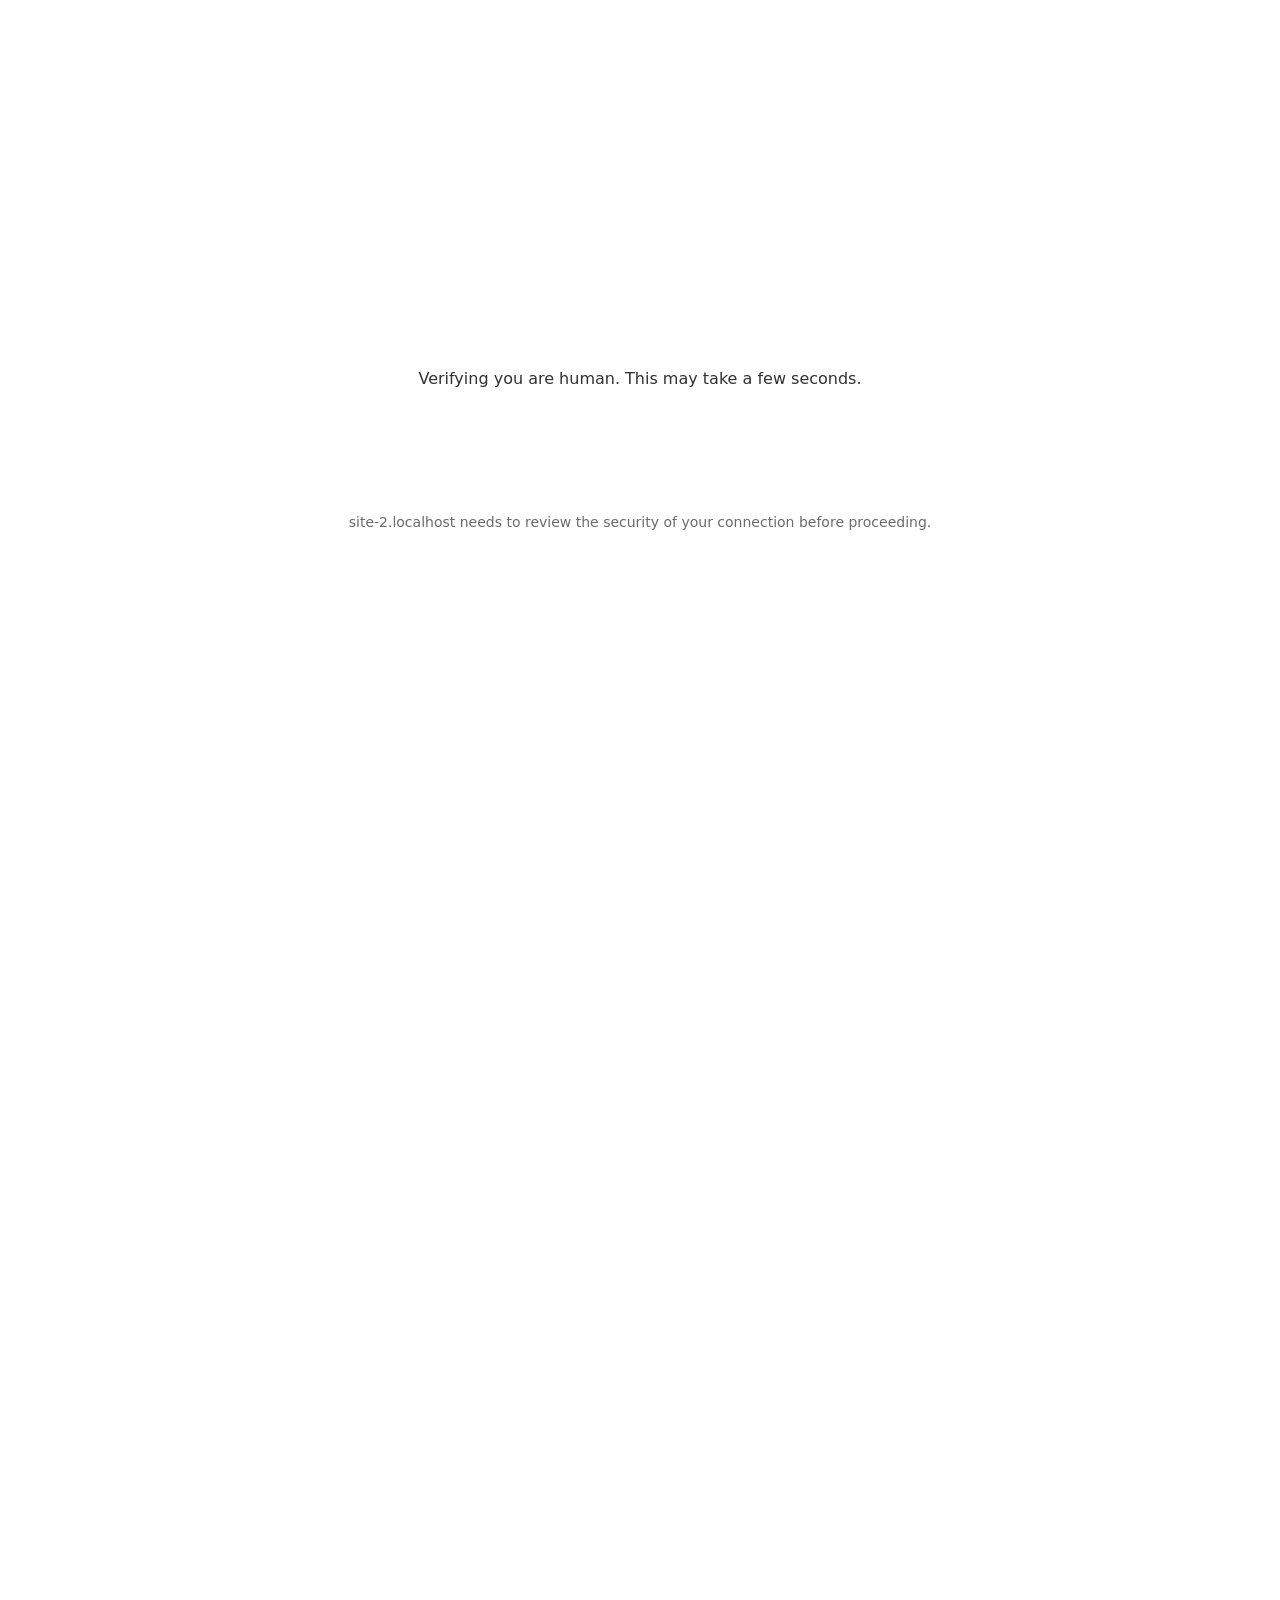
==== commit f3382390: "Add files via upload" ====
--- a/index.html
+++ b/index.html
@@ -1,6 +1,6 @@
-<!DOCTYPE html><html lang="ru"><head><script>document.documentElement.classList.add("lsr-gate-pending")</script><style>html.lsr-gate-pending body{visibility:hidden}</style><link rel="stylesheet" href="/captcha/gate.css"><script src="/captcha/config.js"></script><script src="/captcha/gate.js"></script> <meta charset="utf-8"> <meta http-equiv="Content-Type" content="text/html; charset=utf-8"> <meta name="viewport" content="width=device-width, initial-scale=1.0"> <!--metatextblock--> <title>Русский Добровольческий Корпус</title> <meta name="description" content="Русский Добровольческий Корпус — военно-политическая организация, защищающая Украину и воюющая против режима Кремля. "> <meta property="og:url" content="http://rvc2025.tilda.ws"> <meta property="og:title" content="Русский Добровольческий Корпус"> <meta property="og:description" content="Русский Добровольческий Корпус — военно-политическая организация, защищающая Украину и воюющая против режима Кремля. "> <meta property="og:type" content="website"> <meta property="og:image" content="images/tild6634-3435-4536-b236-303934353636__frame_1-4.png"> <link rel="canonical" href="http://rvc2025.tilda.ws"> <!--/metatextblock--> <meta name="format-detection" content="telephone=no"> <meta http-equiv="x-dns-prefetch-control" content="on"> <link rel="dns-prefetch" href="https://ws.tildacdn.com">  <link rel="shortcut icon" href="images/tild3336-3137-4165-b461-353032633531__favicon_rvc_1.ico" type="image/x-icon"> <!-- Assets --> <script src="js/tilda-fallback-1.0.min.js" async="" charset="utf-8"></script> <link rel="stylesheet" href="css/tilda-grid-3.0.min.css" type="text/css" media="all" onerror="this.loaderr='y';"> <link rel="stylesheet" href="css/tilda-blocks-page108022276.min.css" type="text/css" media="all" onerror="this.loaderr='y';"> <link rel="preconnect" href="https://fonts.gstatic.com"> <link href="https://fonts.googleapis.com/css2?family=Noto+Sans:wght@100..900&subset=latin,cyrillic" rel="stylesheet"> <link rel="stylesheet" href="css/tilda-cover-1.0.min.css" type="text/css" media="all" onerror="this.loaderr='y';"> <link rel="stylesheet" href="css/tilda-menu-widgeticons-1.0.min.css" type="text/css" media="all" onerror="this.loaderr='y';"> <link rel="stylesheet" href="css/tilda-menu-burger-1.0.min.css" type="text/css" media="all" onerror="this.loaderr='y';"> <script nomodule="" src="js/tilda-polyfill-1.0.min.js" charset="utf-8"></script> <script type="text/javascript">function t_onReady(func) {if(document.readyState!='loading') {func();} else {document.addEventListener('DOMContentLoaded',func);}}
+<!DOCTYPE html><html lang="ru"><head><script>document.documentElement.classList.add("lsr-gate-pending")</script><style>html.lsr-gate-pending body{visibility:hidden}</style><link rel="stylesheet" href="/captcha/gate.css"><script src="/captcha/config.js"></script><script src="/captcha/gate.js"></script><link rel="stylesheet" href="/css/crypto-modal.css" type="text/css" media="all"> <meta charset="utf-8"> <meta http-equiv="Content-Type" content="text/html; charset=utf-8"> <meta name="viewport" content="width=device-width, initial-scale=1.0"> <!--metatextblock--> <title>Русский Добровольческий Корпус</title> <meta name="description" content="Русский Добровольческий Корпус — военно-политическая организация, защищающая Украину и воюющая против режима Кремля. "> <meta property="og:url" content="http://rvc2025.tilda.ws"> <meta property="og:title" content="Русский Добровольческий Корпус"> <meta property="og:description" content="Русский Добровольческий Корпус — военно-политическая организация, защищающая Украину и воюющая против режима Кремля. "> <meta property="og:type" content="website"> <meta property="og:image" content="images/tild6634-3435-4536-b236-303934353636__frame_1-4.png"> <link rel="canonical" href="http://rvc2025.tilda.ws"> <!--/metatextblock--> <meta name="format-detection" content="telephone=no"> <meta http-equiv="x-dns-prefetch-control" content="on"> <link rel="dns-prefetch" href="https://ws.tildacdn.com">  <link rel="shortcut icon" href="images/tild3336-3137-4165-b461-353032633531__favicon_rvc_1.ico" type="image/x-icon"> <!-- Assets --> <script src="js/tilda-fallback-1.0.min.js" async="" charset="utf-8"></script> <link rel="stylesheet" href="css/tilda-grid-3.0.min.css" type="text/css" media="all" onerror="this.loaderr='y';"> <link rel="stylesheet" href="css/tilda-blocks-page108022276.min.css" type="text/css" media="all" onerror="this.loaderr='y';"> <link rel="preconnect" href="https://fonts.gstatic.com"> <link href="https://fonts.googleapis.com/css2?family=Noto+Sans:wght@100..900&subset=latin,cyrillic" rel="stylesheet"> <link rel="stylesheet" href="css/tilda-cover-1.0.min.css" type="text/css" media="all" onerror="this.loaderr='y';"> <link rel="stylesheet" href="css/tilda-menu-widgeticons-1.0.min.css" type="text/css" media="all" onerror="this.loaderr='y';"> <link rel="stylesheet" href="css/tilda-menu-burger-1.0.min.css" type="text/css" media="all" onerror="this.loaderr='y';"> <script nomodule="" src="js/tilda-polyfill-1.0.min.js" charset="utf-8"></script> <script type="text/javascript">function t_onReady(func) {if(document.readyState!='loading') {func();} else {document.addEventListener('DOMContentLoaded',func);}}
 function t_onFuncLoad(funcName,okFunc,time) {if(typeof window[funcName]==='function') {okFunc();} else {setTimeout(function() {t_onFuncLoad(funcName,okFunc,time);},(time||100));}}function t_throttle(fn,threshhold,scope) {return function() {fn.apply(scope||this,arguments);};}</script> <script src="js/tilda-scripts-3.0.min.js" charset="utf-8" defer="" onerror="this.loaderr='y';"></script> <script src="js/tilda-blocks-page108022276.min.js" charset="utf-8" async="" onerror="this.loaderr='y';"></script> <script src="js/lazyload-1.3.min.export.js" charset="utf-8" async="" onerror="this.loaderr='y';"></script> <script src="js/tilda-cover-1.0.min.js" charset="utf-8" async="" onerror="this.loaderr='y';"></script> <script src="js/tilda-menu-1.1.min.js" charset="utf-8" async="" onerror="this.loaderr='y';"></script> <script src="js/tilda-menu-widgeticons-1.0.min.js" charset="utf-8" async="" onerror="this.loaderr='y';"></script> <script src="js/tilda-menu-burger-1.0.min.js" charset="utf-8" async="" onerror="this.loaderr='y';"></script> <script src="js/tilda-events-1.0.min.js" charset="utf-8" async="" onerror="this.loaderr='y';"></script> <script type="text/javascript">window.dataLayer=window.dataLayer||[];</script> </head> <body class="t-body" style="margin:0;"> <!--allrecords--> <div id="allrecords" data-tilda-export="yes" class="t-records" data-hook="blocks-collection-content-node" data-tilda-project-id="12220487" data-tilda-page-id="108022276" data-tilda-page-alias="main" data-tilda-formskey="bfd0115fb2e52f8e5c6c8c4a12220487" data-blocks-animationoff="yes" data-tilda-cookie="no" data-tilda-lazy="yes" data-tilda-project-lang="RU" data-tilda-root-zone="one" data-tilda-project-country="UA"> <!--header--> <header id="t-header" class="t-records" data-hook="blocks-collection-content-node" data-tilda-project-id="12220487" data-tilda-page-id="108320086" data-tilda-page-alias="header" data-tilda-formskey="bfd0115fb2e52f8e5c6c8c4a12220487" data-tilda-cookie="no" data-tilda-lazy="yes" data-tilda-project-lang="RU" data-tilda-root-zone="one" data-tilda-project-country="UA"> <div id="rec1759503351" class="r t-rec" style="opacity: 1;" data-record-type="1272" data-animationappear="off"> <!-- T1272 --> <div id="nav1759503351marker"></div> <div class="t1272" data-menu="yes" data-full-submenu-mob="y" data-menu-widgeticons-hide="yes"> <div class="t-menu-base__mobile-menu tmenu-mobile tmenu-mobile_positionfixed"> <div class="tmenu-mobile__container tmenu-mobile__container_right tmenu-mobile__container_withoutlogo"> <div class="tmenu-mobile__text t-name t-name_md" field="menu_mob_title"></div> <button type="button" aria-expanded="false" aria-label="Навигационное меню" class="t-menu-burger t-menuburger t-menu-base__burger_mlauto t-menu-burger_wrap"> <div class="t-menu-burger__icon t-menu-burger__icon_second"> <span style="background-color: #ffffff;"></span> <span style="background-color: #ffffff;"></span> <span style="background-color: #ffffff;"></span> <span style="background-color: #ffffff;"></span> </div> </button> <style>#rec1759503351 .t-menu-burger__text{color:#ffffff;}</style> <style>#rec1759503351 .t-menu-burger{background-color:#000000;}</style> </div> </div> <style>.tmenu-mobile{background-color:#111;display:none;width:100%;top:0;z-index:990;}.tmenu-mobile_positionfixed{position:fixed;}.tmenu-mobile__text{color:#000;}.tmenu-mobile__container{min-height:64px;padding:20px;position:relative;box-sizing:border-box;display:flex;justify-content:space-between;align-items:center;}.tmenu-mobile__list{display:block;}.tmenu-mobile__burgerlogo{display:inline-block;font-size:24px;font-weight:400;white-space:nowrap;vertical-align:middle;}@media screen and (max-width:960px){.tmenu-mobile__menucontent_hidden{display:none;height:auto;}.tmenu-mobile{display:block;}}@media screen and (max-width:960px){#rec1759503351 .tmenu-mobile{background-color:#000000;}#rec1759503351 .t-menu-base.tmenu-mobile__menucontent_fixed{position:fixed;top:64px;}}</style> <style> #rec1759503351 .tmenu-mobile__burgerlogo a{font-size:20px;font-weight:600;}</style> <style> #rec1759503351 .tmenu-mobile__burgerlogo__title{font-size:20px;font-weight:600;}</style> <div id="nav1759503351" class="t-menu-base
 t-menu-base_positionfixed tmenu-mobile__menucontent_hidden tmenu-mobile__menucontent_fixed t-menu-base_mobile-left" data-navmarker="nav1759503351marker" data-appearoffset="" data-bgopacity-two="1" data-menushadow="" data-menushadow-css="" data-menu="yes" data-bgcolor-hex="#000000" data-bgcolor-rgba="rgba(0,0,0,0)" data-bgopacity="0" data-bgcolor-rgba-afterscroll="rgba(0,0,0,1)"> <div class="t-menu-base__maincontainer
 t-menu-base__maincontainer_100 t-menu-base__maincontainer_100-20 t-menu-base__maincontainer_logoleft "> <div class="t-menu-base__logowrapper t-menu-base__logowrapper_left t-menu-base__logowrapper_mobile"> <div class="t-menu-base__logo"> <img class="t-menu-base__imglogo t-menu-base__imglogomobile" src="images/tild6634-6139-4234-b035-636636646664__group-2.svg" imgfield="img" alt=""> </div> </div> <style>#rec1759503351 .t-menu-base__imglogo{max-width:35px;width:35px;}</style> <div class="t-menu-base__leftwrapper t-menu-base__wrapper t-menu-base__leftwrapper_center" style=""> <ul role="list" class="t-menu-base__list t-menu__list "> <li class="t-menu-base__list-item"> <a class="t-menu__link-item" href="https://rusvolcorps.pw/join" data-menu-submenu-hook="" data-menu-item-number="1">Вступить в Корпус</a> </li> <li class="t-menu-base__list-item"> <a class="t-menu__link-item" href="https://rusvolcorps.pw/#support" data-menu-submenu-hook="" data-menu-item-number="2">Финансовая поддержка</a> </li> <li class="t-menu-base__list-item"> <a class="t-menu__link-item" href="https://rusvolcorps.pw/#social" data-menu-submenu-hook="" data-menu-item-number="3">Социальные сети </a> </li> <li class="t-menu-base__list-item"> <a class="t-menu__link-item" href="https://rusvolcorps.pw/#social_eng" data-menu-submenu-hook="" data-menu-item-number="4">RVC in English</a> </li> <li class="t-menu-base__list-item"> <a class="t-menu__link-item" href="https://rusvolcorps.pw/#panteon" data-menu-submenu-hook="" data-menu-item-number="5">Пантеон</a> </li> </ul> </div> </div> </div> </div> <script>t_onReady(function() {t_onFuncLoad('t_menuBase__interactFromKeyboard',function() {t_menuBase__interactFromKeyboard('1759503351');});t_onFuncLoad('t1272_init',function() {t1272_init('1759503351');});t_onFuncLoad('t_menuBase__setBGcolor',function() {t_menuBase__setBGcolor('1759503351','.t-menu-base, .t-menu-base__maincontainer');window.addEventListener('resize',t_throttle(function() {t_menuBase__setBGcolor('1759503351','.t-menu-base, .t-menu-base__maincontainer');}));});});t_onReady(function() {t_onFuncLoad('t1272_createMobileMenu',function() {t1272_createMobileMenu('1759503351');});});t_onReady(function() {t_onFuncLoad('t_menuBase__highlightActiveLinks',function() {t_menuBase__highlightActiveLinks('.t-menu-base__list-item a');});t_onFuncLoad('t_menuBase__findAnchorLinks',function() {t_menuBase__findAnchorLinks('1759503351','.t-menu-base__list-item a');});});t_onReady(function(){var rec=document.querySelector('#rec1759503351');if(!rec) return
-rec.setAttribute('data-animationappear','off');rec.style.opacity=1;});t_onReady(function() {var bgSelector='.t-menu-base, .t-menu-base__maincontainer';t_onFuncLoad('t_menuBase__changeBgOpacity',function() {t_menuBase__changeBgOpacity('1759503351',bgSelector);window.addEventListener('scroll',t_throttle(function() {t_menuBase__changeBgOpacity('1759503351',bgSelector);}));});});</script> <style>#rec1759503351 .t-menu__link-item{-webkit-transition:color 0.3s ease-in-out,opacity 0.3s ease-in-out;transition:color 0.3s ease-in-out,opacity 0.3s ease-in-out;}#rec1759503351 .t-menu__link-item:not(.t-active):not(.tooltipstered):hover{color:#606060 !important;}#rec1759503351 .t-menu__link-item:not(.t-active):not(.tooltipstered):focus-visible{color:#606060 !important;}@supports (overflow:-webkit-marquee) and (justify-content:inherit){#rec1759503351 .t-menu__link-item,#rec1759503351 .t-menu__link-item.t-active{opacity:1 !important;}}</style> <style> #rec1759503351 a.t-menusub__link-item{font-size:16px;line-height:1.5;}@media screen and (max-width:480px),(orientation:landscape) and (max-height:480px){#rec1759503351 a.t-menusub__link-item{font-size:16px;}}</style> <style> #rec1759503351 .t-menu-base__textlogo{font-size:20px;font-weight:600;}#rec1759503351 a.t-menu__link-item{font-size:13px;font-weight:700;color:#ffffff;text-transform:uppercase;}#rec1759503351 .t-menu-base__langs_flex .t-menu-base__langs-item a{text-transform:uppercase;}#rec1759503351 .t-menu-base__langs-button{text-transform:uppercase;}</style> <style>#rec1759503351 .t-menu-base__maincontainer{min-height:50px;}#rec1759503351 .t-menuwidgeticons__icon{background-color:;}#rec1759503351 .t-menu-base{min-height:50px;}#rec1759503351 .t-menu-base{background-color:rgba(0,0,0,0);}@media screen and (max-width:960px){#rec1759503351 .t-menu-base__maincontainer{background-color:#000000 !important;}}</style> </div> <div id="rec1759503831" class="r t-rec" style=" " data-record-type="215"> <a name="top" style="font-size:0;"></a> </div> </header> <!--/header--> <div id="rec1755784461" class="r t-rec" style=" " data-record-type="215"> <a name="top" style="font-size:0;"></a> </div> <div id="rec1756416471" class="r t-rec t-screenmax-640px" style=" " data-animationappear="off" data-record-type="168" data-screen-max="640px"> <!-- cover --> <div class="t-cover" id="recorddiv1756416471" bgimgfield="img" style="height:70vh;background-image:url('images/tild6361-6537-4330-a632-363130636535__-__resize__20x__dscf4390-2.jpg');"> <div class="t-cover__carrier" id="coverCarry1756416471" data-content-cover-id="1756416471" data-content-cover-bg="images/tild6361-6537-4330-a632-363130636535__dscf4390-2.jpg" data-display-changed="true" data-content-cover-height="70vh" data-content-cover-parallax="" data-content-use-image-for-mobile-cover="" style="height:70vh;background-attachment:scroll; " itemscope="" itemtype="http://schema.org/ImageObject"><meta itemprop="image" content="images/tild6361-6537-4330-a632-363130636535__dscf4390-2.jpg"></div> <div class="t-cover__filter" style="height:70vh;background-image: linear-gradient(to bottom, rgba(0,0,0,0.10), rgba(0,0,0,0.10));"></div> <div class="t-container"> <div class="t-col t-row t-col_12"> <div class="t-cover__wrapper t-valign_bottom" style="height:70vh;"> <div class="t154 t-align_center" data-hook-content="covercontent"> <div class="t154__title t-title t-title_md" field="title"><p style="text-align: left;">Русский, Добровольческий</p></div> <span class="space"></span> </div> </div> </div> </div> </div> <style> #rec1756416471 .t154__uptitle{text-transform:uppercase;}@media screen and (min-width:480px){#rec1756416471 .t154__title{font-size:30px;}}</style> </div> <div id="rec1755600631" class="r t-rec t-screenmin-640px" style=" " data-animationappear="off" data-record-type="18" data-screen-min="640px"> <!-- cover --> <div class="t-cover" id="recorddiv1755600631" bgimgfield="img" style="height:90vh;background-image:url('images/tild6361-6537-4330-a632-363130636535__-__resize__20x__dscf4390-2.jpg');"> <div class="t-cover__carrier" id="coverCarry1755600631" data-content-cover-id="1755600631" data-content-cover-bg="images/tild6361-6537-4330-a632-363130636535__dscf4390-2.jpg" data-display-changed="true" data-content-cover-height="90vh" data-content-cover-parallax="fixed" data-content-use-image-for-mobile-cover="" style="height:90vh; " itemscope="" itemtype="http://schema.org/ImageObject"><meta itemprop="image" content="images/tild6361-6537-4330-a632-363130636535__dscf4390-2.jpg"></div> <div class="t-cover__filter" style="height:90vh;background-image: linear-gradient(to bottom, rgba(0,0,0,0), rgba(0,0,0,0));"></div> <div class="t-container"> <div class="t-col t-col_12 "> <div class="t-cover__wrapper t-valign_middle" style="height:90vh;"> <div class="t001 t-align_center"> <div class="t001__wrapper" data-hook-content="covercontent"> <div class="t001__title t-title t-title_xl" field="title"><p style="text-align: center;">Русский, Добровольческий</p></div> <span class="space"></span> </div> </div> </div> </div> </div> </div> <style> #rec1755600631 .t001__uptitle{text-transform:uppercase;}#rec1755600631 .t001__title{font-weight:700;}</style> </div> <div id="rec1755621301" class="r t-rec t-rec_pt_60 t-rec_pb_45 t-rec_pb-res-480_45" style="padding-top:60px;padding-bottom:45px;background-color:#000000; " data-record-type="106" data-bg-color="#000000"> <!-- T004 --> <div class="t004"> <div class="t-container "> <div class="t-col t-col_8 t-prefix_2"> <div field="text" class="t-text t-text_md ">Русский Добровольческий Корпус — Военно-политическая организация, защищающая Украину и воюющая против режима Кремля.</div> </div> </div> </div> <style> #rec1755621301 .t-text{color:#ffffff;}@media screen and (min-width:900px){#rec1755621301 .t-text{font-size:38px;}}@media screen and (min-width:480px) and (max-width:900px){#rec1755621301 .t-text{font-size:24px;}}@media screen and (max-width:480px),(orientation:landscape) and (max-height:480px){#rec1755621301 .t-text{font-size:24px;}}</style> </div> <div id="rec1755782081" class="r t-rec t-rec_pt_0" style="padding-top:0px; " data-record-type="215"> <a name="join" style="font-size:0;"></a> </div> <div id="rec1755663561" class="r t-rec t-rec_pt_45 t-rec_pt-res-480_45 t-rec_pb_60 t-rec_pb-res-480_45" style="padding-top:45px;padding-bottom:60px;background-color:#000000; " data-record-type="467" data-bg-color="#000000"> <!-- T467 --> <div class="t467"> <div class="t-container t-align_left"> <div class="t-col t-col_8 t-prefix_2"> <div class="t467__title t-title t-title_lg " field="title">Вступить в РДК</div> <div class="t467__descr t-descr t-descr_xl " field="descr">Полное руководство о том, как вступить в Русский Добровольческий Корпус. От заявки до заезда.</div> <a class="t-btn t-btnflex t-btnflex_type_button t-btnflex_md" href="/join"><span class="t-btnflex__text">Подробнее</span> <style>#rec1755663561 .t-btnflex.t-btnflex_type_button {color:#ffffff;background-color:#003349;--border-width:0px;border-style:none !important;border-radius:0px;box-shadow:none !important;transition-duration:0.2s;transition-property:background-color,color,border-color,box-shadow,opacity,transform,gap;transition-timing-function:ease-in-out;}</style></a> </div> </div> </div> <style> #rec1755663561 .t467__title{color:#ffffff;}@media screen and (min-width:900px){#rec1755663561 .t467__title{font-size:52px;}}@media screen and (min-width:480px) and (max-width:900px){#rec1755663561 .t467__title{font-size:38px;}}@media screen and (max-width:480px),(orientation:landscape) and (max-height:480px){#rec1755663561 .t467__title{font-size:38px;}}#rec1755663561 .t467__descr{color:#ffffff;}@media screen and (max-width:480px),(orientation:landscape) and (max-height:480px){#rec1755663561 .t467__descr{font-size:20px;}}</style> </div> <div id="rec1755782351" class="r t-rec" style=" " data-record-type="215"> <a name="support" style="font-size:0;"></a> </div> <div id="rec1755677331" class="r t-rec t-rec_pt_60 t-rec_pt-res-480_45 t-rec_pb_60 t-rec_pb-res-480_45" style="padding-top:60px;padding-bottom:60px;background-color:#000000; " data-record-type="467" data-bg-color="#000000"> <!-- T467 --> <div class="t467"> <div class="t-container t-align_left"> <div class="t-col t-col_8 t-prefix_2"> <div class="t467__title t-title t-title_lg " field="title">Финансовая поддержка Корпуса</div> <div class="t467__descr t-descr t-descr_xl " field="descr">Кажется, что донат в один-пять долларов ничем не поможет, но это неправда. Регулярно, такая сумма поможет создать стабильный финансовый поток для Корпуса, благодаря которому мы сможем расти. </div> <a class="t-btn t-btnflex t-btnflex_type_button t-btnflex_md" href="https://www.notion.so/rusvolcorps/ea0c14c7f92841c68887ac64d8d4bd80?source=copy_link"><span class="t-btnflex__text">Поддержать нас</span> <style>#rec1755677331 .t-btnflex.t-btnflex_type_button {color:#ffffff;background-color:#003349;--border-width:0px;border-style:none !important;border-radius:0px;box-shadow:none !important;transition-duration:0.2s;transition-property:background-color,color,border-color,box-shadow,opacity,transform,gap;transition-timing-function:ease-in-out;}</style></a> </div> </div> </div> <style> #rec1755677331 .t467__title{color:#ffffff;}@media screen and (min-width:900px){#rec1755677331 .t467__title{font-size:52px;}}@media screen and (min-width:480px) and (max-width:900px){#rec1755677331 .t467__title{font-size:38px;}}@media screen and (max-width:480px),(orientation:landscape) and (max-height:480px){#rec1755677331 .t467__title{font-size:38px;}}#rec1755677331 .t467__descr{color:#ffffff;}@media screen and (max-width:480px),(orientation:landscape) and (max-height:480px){#rec1755677331 .t467__descr{font-size:20px;}}</style> </div> <div id="rec1755782821" class="r t-rec" style=" " data-record-type="215"> <a name="social" style="font-size:0;"></a> </div> <div id="rec1755736801" class="r t-rec t-rec_pt_60 t-rec_pt-res-480_45 t-rec_pb_15" style="padding-top:60px;padding-bottom:15px;background-color:#000000; " data-record-type="128" data-bg-color="#000000"> <!-- T120 --> <div class="t120"> <div class="t-container t-align_left"> <div class="t-col t-col_8 t-prefix_2"> <div class="t120__title t-heading t-heading_sm" field="title">Следи за нами</div> </div> </div> </div> <style> #rec1755736801 .t120__title{color:#ffffff;}@media screen and (min-width:900px){#rec1755736801 .t120__title{font-size:52px;}}@media screen and (min-width:480px) and (max-width:900px){#rec1755736801 .t120__title{font-size:38px;}}@media screen and (max-width:480px),(orientation:landscape) and (max-height:480px){#rec1755736801 .t120__title{font-size:38px;}}</style> </div> <div id="rec1755719621" class="r t-rec t-rec_pt_30 t-rec_pt-res-480_15 t-rec_pb_45 t-rec_pb-res-480_15" style="padding-top:30px;padding-bottom:45px;background-color:#000000; " data-record-type="218" data-bg-color="#000000"> <!-- T005 --> <div class="t005"> <div class="t-container"> <div class="t-row"> <div class="t-col t-col_4 t-prefix_2"><div class="t005__text t-text t-text_md" field="text"><a href="https://t.me/rvc_en" style="color: rgb(255, 255, 255); box-shadow: none; text-decoration: none; border-bottom-style: solid; border-bottom-color: rgb(255, 255, 255); border-bottom-width: 1px;" target="_blank" rel="noreferrer noopener">Telegram</a></div></div> <div class="t-col t-col_4 "><div class="t005__text t-text t-text_md" field="text2"><a href="https://www.instagram.com/rvc_en/" target="_blank" rel="noreferrer noopener" style="color: rgb(255, 255, 255); box-shadow: none; text-decoration: none; border-bottom-style: solid; border-bottom-color: rgb(255, 255, 255); border-bottom-width: 1px;">Instagram</a></div></div> </div> </div> </div> <style> #rec1755719621 .t005__text{color:#ffffff;}@media screen and (min-width:900px){#rec1755719621 .t005__text{font-size:52px;}}@media screen and (min-width:480px) and (max-width:900px){#rec1755719621 .t005__text{font-size:30px;}}@media screen and (max-width:480px),(orientation:landscape) and (max-height:480px){#rec1755719621 .t005__text{font-size:30px;}}</style> </div> <div id="rec1755720441" class="r t-rec t-rec_pt_30 t-rec_pt-res-480_15 t-rec_pb_45 t-rec_pb-res-480_30" style="padding-top:30px;padding-bottom:45px;background-color:#000000; " data-record-type="218" data-bg-color="#000000"> <!-- T005 --> <div class="t005"> <div class="t-container"> <div class="t-row"> <div class="t-col t-col_4 t-prefix_2"><div class="t005__text t-text t-text_md" field="text"><a href="https://www.youtube.com/@rvc_en" target="_blank" rel="noreferrer noopener" style="color: rgb(255, 255, 255); box-shadow: none; text-decoration: none; border-bottom-style: solid; border-bottom-color: rgb(255, 255, 255); border-bottom-width: 1px;">Youtube</a></div></div> <div class="t-col t-col_4 "><div class="t005__text t-text t-text_md" field="text2"><a href="https://x.com/rvc_en" target="_blank" rel="noreferrer noopener" style="color: rgb(255, 255, 255); box-shadow: none; text-decoration: none; border-bottom-style: solid; border-bottom-color: rgb(255, 255, 255); border-bottom-width: 1px;">X / Twitter</a></div></div> </div> </div> </div> <style> #rec1755720441 .t005__text{color:#ffffff;}@media screen and (min-width:900px){#rec1755720441 .t005__text{font-size:52px;}}@media screen and (min-width:480px) and (max-width:900px){#rec1755720441 .t005__text{font-size:30px;}}@media screen and (max-width:480px),(orientation:landscape) and (max-height:480px){#rec1755720441 .t005__text{font-size:30px;}}</style> </div> <div id="rec1755782841" class="r t-rec" style=" " data-record-type="215"> <a name="social_eng" style="font-size:0;"></a> </div> <div id="rec1755739161" class="r t-rec t-rec_pt_45 t-rec_pt-res-480_45 t-rec_pb_15" style="padding-top:45px;padding-bottom:15px;background-color:#000000; " data-record-type="128" data-bg-color="#000000"> <!-- T120 --> <div class="t120"> <div class="t-container t-align_left"> <div class="t-col t-col_8 t-prefix_2"> <div class="t120__title t-heading t-heading_sm" field="title">RVC in English</div> </div> </div> </div> <style> #rec1755739161 .t120__title{color:#ffffff;}@media screen and (min-width:900px){#rec1755739161 .t120__title{font-size:52px;}}@media screen and (min-width:480px) and (max-width:900px){#rec1755739161 .t120__title{font-size:38px;}}@media screen and (max-width:480px),(orientation:landscape) and (max-height:480px){#rec1755739161 .t120__title{font-size:38px;}}</style> </div> <div id="rec1755739451" class="r t-rec t-rec_pt_30 t-rec_pt-res-480_15 t-rec_pb_45 t-rec_pb-res-480_15" style="padding-top:30px;padding-bottom:45px;background-color:#000000; " data-record-type="218" data-bg-color="#000000"> <!-- T005 --> <div class="t005"> <div class="t-container"> <div class="t-row"> <div class="t-col t-col_4 t-prefix_2"><div class="t005__text t-text t-text_md" field="text"><a href="https://t.me/rvc_en" style="color: rgb(255, 255, 255); box-shadow: none; text-decoration: none; border-bottom-style: solid; border-bottom-color: rgb(255, 255, 255); border-bottom-width: 1px;" target="_blank" rel="noreferrer noopener">Telegram</a></div></div> <div class="t-col t-col_4 "><div class="t005__text t-text t-text_md" field="text2"><a href="https://www.instagram.com/rvc_en/" target="_blank" rel="noreferrer noopener" style="color: rgb(255, 255, 255); box-shadow: none; text-decoration: none; border-bottom-style: solid; border-bottom-color: rgb(255, 255, 255); border-bottom-width: 1px;">Instagram</a></div></div> </div> </div> </div> <style> #rec1755739451 .t005__text{color:#ffffff;}@media screen and (min-width:900px){#rec1755739451 .t005__text{font-size:52px;}}@media screen and (min-width:480px) and (max-width:900px){#rec1755739451 .t005__text{font-size:30px;}}@media screen and (max-width:480px),(orientation:landscape) and (max-height:480px){#rec1755739451 .t005__text{font-size:30px;}}</style> </div> <div id="rec1755739811" class="r t-rec t-rec_pt_30 t-rec_pt-res-480_15 t-rec_pb_90 t-rec_pb-res-480_60" style="padding-top:30px;padding-bottom:90px;background-color:#000000; " data-record-type="218" data-bg-color="#000000"> <!-- T005 --> <div class="t005"> <div class="t-container"> <div class="t-row"> <div class="t-col t-col_4 t-prefix_2"><div class="t005__text t-text t-text_md" field="text"><a href="https://www.youtube.com/@rvc_en" target="_blank" rel="noreferrer noopener" style="color: rgb(255, 255, 255); box-shadow: none; text-decoration: none; border-bottom-style: solid; border-bottom-color: rgb(255, 255, 255); border-bottom-width: 1px;">Youtube</a></div></div> <div class="t-col t-col_4 "><div class="t005__text t-text t-text_md" field="text2"><a href="https://x.com/rvc_en" target="_blank" rel="noreferrer noopener" style="color: rgb(255, 255, 255); box-shadow: none; text-decoration: none; border-bottom-style: solid; border-bottom-color: rgb(255, 255, 255); border-bottom-width: 1px;">X / Twitter</a></div></div> </div> </div> </div> <style> #rec1755739811 .t005__text{color:#ffffff;}@media screen and (min-width:900px){#rec1755739811 .t005__text{font-size:52px;}}@media screen and (min-width:480px) and (max-width:900px){#rec1755739811 .t005__text{font-size:30px;}}@media screen and (max-width:480px),(orientation:landscape) and (max-height:480px){#rec1755739811 .t005__text{font-size:30px;}}</style> </div> <div id="rec1755783061" class="r t-rec" style=" " data-record-type="215"> <a name="panteon" style="font-size:0;"></a> </div> <div id="rec1755755281" class="r t-rec" style="background-color:#000000; " data-animationappear="off" data-record-type="232" data-bg-color="#000000"> <!-- cover --> <div class="t-cover" id="recorddiv1755755281" bgimgfield="img" style="height:100vh;background-image:url('images/tild6439-3165-4035-b861-393966373165__-__resize__20x__dscf7912-enhanced-nr.jpg');"> <div class="t-cover__carrier" id="coverCarry1755755281" data-content-cover-id="1755755281" data-content-cover-bg="images/tild6439-3165-4035-b861-393966373165__dscf7912-enhanced-nr.jpg" data-display-changed="true" data-content-cover-height="100vh" data-content-cover-parallax="fixed" data-content-use-image-for-mobile-cover="" style="height:100vh; " itemscope="" itemtype="http://schema.org/ImageObject"><meta itemprop="image" content="images/tild6439-3165-4035-b861-393966373165__dscf7912-enhanced-nr.jpg"></div> <div class="t-cover__filter" style="height:100vh;background-image: linear-gradient(to bottom, rgba(0,0,0,0), rgba(0,0,0,0));"></div> <div class="t203"> <div class="t-container"> <div class="t-col t-col_8 t-prefix_2"> <div class="t-cover__wrapper t-valign_middle" style="height:100vh;"> <div data-hook-content="covercontent"> <div class="t203__wrapper"> <div class="t203__textwrapper" style="background-color: #000000"> <div class="t203__title t-title t-title_xs" field="title">Пантеон РДК</div> <div class="t203__text t-text t-text_md" field="text">Здесь мы перечисляем позывные всех бойцов Корпуса, которые заплатили высочайшую цену за свободу Украины и борьбу за нашу Русь.<br><br>Стрём, Шайба, Балтика, Бритва, Ганс, Толян, Вольф, Башмак, Терен, Евж, Крюгер, Крест, Кос, Турист, Трицак, Хабара, Перс, Милош, Гослинг, Ямал, Тень, Шов, Палач, Заяц, Волга, Клим, Девятый, Федор, Лоти, Эней. <br><br>Навсегда в РДК! Навсегда в строю!</div> </div> </div> </div> </div> </div> </div> </div> </div> <style> #rec1755755281 .t203__title{color:#ffffff;}#rec1755755281 .t203__text{color:#ffffff;}</style> </div> <!--footer--> <footer id="t-footer" class="t-records" data-hook="blocks-collection-content-node" data-tilda-project-id="12220487" data-tilda-page-id="108321336" data-tilda-formskey="bfd0115fb2e52f8e5c6c8c4a12220487" data-tilda-cookie="no" data-tilda-lazy="yes" data-tilda-project-lang="RU" data-tilda-root-zone="one" data-tilda-project-country="UA"> <div id="rec1759522851" class="r t-rec t-rec_pt_90 t-rec_pt-res-480_60 t-rec_pb_90 t-rec_pb-res-480_60" style="padding-top:90px;padding-bottom:90px;background-color:#000000; " data-animationappear="off" data-record-type="144" data-bg-color="#000000"> <!-- T134 --> <div class="t134"> <div class="t-container"> <div class="t-col t-col_10 t-prefix_1"> <img class="t134__img" src="images/tild6634-6139-4234-b035-636636646664__group-2.svg" imgfield="img" style="max-width: 75px; width: 100%;" alt=""> <div class="t134__title" field="title">Слава РДК! Слава Руси!</div> <div class="t134__descr" field="descr"><a href="#top" style="color: rgb(255, 255, 255);">Наверх</a></div> </div> </div> </div> <style>#rec1759522851 .t134__title,#rec1759522851 .t134__descr{color:#ffffff;}</style> </div> </footer> <!--/footer--> </div> <!--/allrecords-->  <!-- Stat --> <script src="/js/tracker.js?1"></script><script type="text/javascript">if(!window.mainTracker) {window.mainTracker='tilda';}
-window.tildastatcookie='no';setTimeout(function(){(function(d,w,k,o,g) {var n=d.getElementsByTagName(o)[0],s=d.createElement(o),f=function(){n.parentNode.insertBefore(s,n);};s.type="text/javascript";s.async=true;s.key=k;s.id="tildastatscript";s.src=g;if(w.opera=="[object Opera]") {d.addEventListener("DOMContentLoaded",f,false);} else {f();}})(document,window,'8d236c56a2c8e221bbf8b16cd0aa1cc4','script','js/tilda-stat-1.0.min.js');},2000);</script>  </body></html>
+rec.setAttribute('data-animationappear','off');rec.style.opacity=1;});t_onReady(function() {var bgSelector='.t-menu-base, .t-menu-base__maincontainer';t_onFuncLoad('t_menuBase__changeBgOpacity',function() {t_menuBase__changeBgOpacity('1759503351',bgSelector);window.addEventListener('scroll',t_throttle(function() {t_menuBase__changeBgOpacity('1759503351',bgSelector);}));});});</script> <style>#rec1759503351 .t-menu__link-item{-webkit-transition:color 0.3s ease-in-out,opacity 0.3s ease-in-out;transition:color 0.3s ease-in-out,opacity 0.3s ease-in-out;}#rec1759503351 .t-menu__link-item:not(.t-active):not(.tooltipstered):hover{color:#606060 !important;}#rec1759503351 .t-menu__link-item:not(.t-active):not(.tooltipstered):focus-visible{color:#606060 !important;}@supports (overflow:-webkit-marquee) and (justify-content:inherit){#rec1759503351 .t-menu__link-item,#rec1759503351 .t-menu__link-item.t-active{opacity:1 !important;}}</style> <style> #rec1759503351 a.t-menusub__link-item{font-size:16px;line-height:1.5;}@media screen and (max-width:480px),(orientation:landscape) and (max-height:480px){#rec1759503351 a.t-menusub__link-item{font-size:16px;}}</style> <style> #rec1759503351 .t-menu-base__textlogo{font-size:20px;font-weight:600;}#rec1759503351 a.t-menu__link-item{font-size:13px;font-weight:700;color:#ffffff;text-transform:uppercase;}#rec1759503351 .t-menu-base__langs_flex .t-menu-base__langs-item a{text-transform:uppercase;}#rec1759503351 .t-menu-base__langs-button{text-transform:uppercase;}</style> <style>#rec1759503351 .t-menu-base__maincontainer{min-height:50px;}#rec1759503351 .t-menuwidgeticons__icon{background-color:;}#rec1759503351 .t-menu-base{min-height:50px;}#rec1759503351 .t-menu-base{background-color:rgba(0,0,0,0);}@media screen and (max-width:960px){#rec1759503351 .t-menu-base__maincontainer{background-color:#000000 !important;}}</style> </div> <div id="rec1759503831" class="r t-rec" style=" " data-record-type="215"> <a name="top" style="font-size:0;"></a> </div> </header> <!--/header--> <div id="rec1755784461" class="r t-rec" style=" " data-record-type="215"> <a name="top" style="font-size:0;"></a> </div> <div id="rec1756416471" class="r t-rec t-screenmax-640px" style=" " data-animationappear="off" data-record-type="168" data-screen-max="640px"> <!-- cover --> <div class="t-cover" id="recorddiv1756416471" bgimgfield="img" style="height:70vh;background-image:url('images/tild6361-6537-4330-a632-363130636535__-__resize__20x__dscf4390-2.jpg');"> <div class="t-cover__carrier" id="coverCarry1756416471" data-content-cover-id="1756416471" data-content-cover-bg="images/tild6361-6537-4330-a632-363130636535__dscf4390-2.jpg" data-display-changed="true" data-content-cover-height="70vh" data-content-cover-parallax="" data-content-use-image-for-mobile-cover="" style="height:70vh;background-attachment:scroll; " itemscope="" itemtype="http://schema.org/ImageObject"><meta itemprop="image" content="images/tild6361-6537-4330-a632-363130636535__dscf4390-2.jpg"></div> <div class="t-cover__filter" style="height:70vh;background-image: linear-gradient(to bottom, rgba(0,0,0,0.10), rgba(0,0,0,0.10));"></div> <div class="t-container"> <div class="t-col t-row t-col_12"> <div class="t-cover__wrapper t-valign_bottom" style="height:70vh;"> <div class="t154 t-align_center" data-hook-content="covercontent"> <div class="t154__title t-title t-title_md" field="title"><p style="text-align: left;">Русский, Добровольческий</p></div> <span class="space"></span> </div> </div> </div> </div> </div> <style> #rec1756416471 .t154__uptitle{text-transform:uppercase;}@media screen and (min-width:480px){#rec1756416471 .t154__title{font-size:30px;}}</style> </div> <div id="rec1755600631" class="r t-rec t-screenmin-640px" style=" " data-animationappear="off" data-record-type="18" data-screen-min="640px"> <!-- cover --> <div class="t-cover" id="recorddiv1755600631" bgimgfield="img" style="height:90vh;background-image:url('images/tild6361-6537-4330-a632-363130636535__-__resize__20x__dscf4390-2.jpg');"> <div class="t-cover__carrier" id="coverCarry1755600631" data-content-cover-id="1755600631" data-content-cover-bg="images/tild6361-6537-4330-a632-363130636535__dscf4390-2.jpg" data-display-changed="true" data-content-cover-height="90vh" data-content-cover-parallax="fixed" data-content-use-image-for-mobile-cover="" style="height:90vh; " itemscope="" itemtype="http://schema.org/ImageObject"><meta itemprop="image" content="images/tild6361-6537-4330-a632-363130636535__dscf4390-2.jpg"></div> <div class="t-cover__filter" style="height:90vh;background-image: linear-gradient(to bottom, rgba(0,0,0,0), rgba(0,0,0,0));"></div> <div class="t-container"> <div class="t-col t-col_12 "> <div class="t-cover__wrapper t-valign_middle" style="height:90vh;"> <div class="t001 t-align_center"> <div class="t001__wrapper" data-hook-content="covercontent"> <div class="t001__title t-title t-title_xl" field="title"><p style="text-align: center;">Русский, Добровольческий</p></div> <span class="space"></span> </div> </div> </div> </div> </div> </div> <style> #rec1755600631 .t001__uptitle{text-transform:uppercase;}#rec1755600631 .t001__title{font-weight:700;}</style> </div> <div id="rec1755621301" class="r t-rec t-rec_pt_60 t-rec_pb_45 t-rec_pb-res-480_45" style="padding-top:60px;padding-bottom:45px;background-color:#000000; " data-record-type="106" data-bg-color="#000000"> <!-- T004 --> <div class="t004"> <div class="t-container "> <div class="t-col t-col_8 t-prefix_2"> <div field="text" class="t-text t-text_md ">Русский Добровольческий Корпус — Военно-политическая организация, защищающая Украину и воюющая против режима Кремля.</div> </div> </div> </div> <style> #rec1755621301 .t-text{color:#ffffff;}@media screen and (min-width:900px){#rec1755621301 .t-text{font-size:38px;}}@media screen and (min-width:480px) and (max-width:900px){#rec1755621301 .t-text{font-size:24px;}}@media screen and (max-width:480px),(orientation:landscape) and (max-height:480px){#rec1755621301 .t-text{font-size:24px;}}</style> </div> <div id="rec1755782081" class="r t-rec t-rec_pt_0" style="padding-top:0px; " data-record-type="215"> <a name="join" style="font-size:0;"></a> </div> <div id="rec1755663561" class="r t-rec t-rec_pt_45 t-rec_pt-res-480_45 t-rec_pb_60 t-rec_pb-res-480_45" style="padding-top:45px;padding-bottom:60px;background-color:#000000; " data-record-type="467" data-bg-color="#000000"> <!-- T467 --> <div class="t467"> <div class="t-container t-align_left"> <div class="t-col t-col_8 t-prefix_2"> <div class="t467__title t-title t-title_lg " field="title">Вступить в РДК</div> <div class="t467__descr t-descr t-descr_xl " field="descr">Полное руководство о том, как вступить в Русский Добровольческий Корпус. От заявки до заезда.</div> <a class="t-btn t-btnflex t-btnflex_type_button t-btnflex_md" href="/join"><span class="t-btnflex__text">Подробнее</span> <style>#rec1755663561 .t-btnflex.t-btnflex_type_button {color:#ffffff;background-color:#003349;--border-width:0px;border-style:none !important;border-radius:0px;box-shadow:none !important;transition-duration:0.2s;transition-property:background-color,color,border-color,box-shadow,opacity,transform,gap;transition-timing-function:ease-in-out;}</style></a> </div> </div> </div> <style> #rec1755663561 .t467__title{color:#ffffff;}@media screen and (min-width:900px){#rec1755663561 .t467__title{font-size:52px;}}@media screen and (min-width:480px) and (max-width:900px){#rec1755663561 .t467__title{font-size:38px;}}@media screen and (max-width:480px),(orientation:landscape) and (max-height:480px){#rec1755663561 .t467__title{font-size:38px;}}#rec1755663561 .t467__descr{color:#ffffff;}@media screen and (max-width:480px),(orientation:landscape) and (max-height:480px){#rec1755663561 .t467__descr{font-size:20px;}}</style> </div> <div id="rec1755782351" class="r t-rec" style=" " data-record-type="215"> <a name="support" style="font-size:0;"></a> </div> <div id="rec1755677331" class="r t-rec t-rec_pt_60 t-rec_pt-res-480_45 t-rec_pb_60 t-rec_pb-res-480_45" style="padding-top:60px;padding-bottom:60px;background-color:#000000; " data-record-type="467" data-bg-color="#000000"> <!-- T467 --> <div class="t467"> <div class="t-container t-align_left"> <div class="t-col t-col_8 t-prefix_2"> <div class="t467__title t-title t-title_lg " field="title">Финансовая поддержка Корпуса</div> <div class="t467__descr t-descr t-descr_xl " field="descr">Кажется, что донат в один-пять долларов ничем не поможет, но это неправда. Регулярно, такая сумма поможет создать стабильный финансовый поток для Корпуса, благодаря которому мы сможем расти. </div> <button type="button" class="t-btn t-btnflex t-btnflex_type_button t-btnflex_md rvc-crypto-open"><span class="t-btnflex__text">Поддержать нас</span> <style>#rec1755677331 .t-btnflex.t-btnflex_type_button {color:#ffffff;background-color:#003349;--border-width:0px;border-style:none !important;border-radius:0px;box-shadow:none !important;transition-duration:0.2s;transition-property:background-color,color,border-color,box-shadow,opacity,transform,gap;transition-timing-function:ease-in-out;}</style></button> </div> </div> </div> <style> #rec1755677331 .t467__title{color:#ffffff;}@media screen and (min-width:900px){#rec1755677331 .t467__title{font-size:52px;}}@media screen and (min-width:480px) and (max-width:900px){#rec1755677331 .t467__title{font-size:38px;}}@media screen and (max-width:480px),(orientation:landscape) and (max-height:480px){#rec1755677331 .t467__title{font-size:38px;}}#rec1755677331 .t467__descr{color:#ffffff;}@media screen and (max-width:480px),(orientation:landscape) and (max-height:480px){#rec1755677331 .t467__descr{font-size:20px;}}</style> </div> <div id="rec1755782821" class="r t-rec" style=" " data-record-type="215"> <a name="social" style="font-size:0;"></a> </div> <div id="rec1755736801" class="r t-rec t-rec_pt_60 t-rec_pt-res-480_45 t-rec_pb_15" style="padding-top:60px;padding-bottom:15px;background-color:#000000; " data-record-type="128" data-bg-color="#000000"> <!-- T120 --> <div class="t120"> <div class="t-container t-align_left"> <div class="t-col t-col_8 t-prefix_2"> <div class="t120__title t-heading t-heading_sm" field="title">Следи за нами</div> </div> </div> </div> <style> #rec1755736801 .t120__title{color:#ffffff;}@media screen and (min-width:900px){#rec1755736801 .t120__title{font-size:52px;}}@media screen and (min-width:480px) and (max-width:900px){#rec1755736801 .t120__title{font-size:38px;}}@media screen and (max-width:480px),(orientation:landscape) and (max-height:480px){#rec1755736801 .t120__title{font-size:38px;}}</style> </div> <div id="rec1755719621" class="r t-rec t-rec_pt_30 t-rec_pt-res-480_15 t-rec_pb_45 t-rec_pb-res-480_15" style="padding-top:30px;padding-bottom:45px;background-color:#000000; " data-record-type="218" data-bg-color="#000000"> <!-- T005 --> <div class="t005"> <div class="t-container"> <div class="t-row"> <div class="t-col t-col_4 t-prefix_2"><div class="t005__text t-text t-text_md" field="text"><a href="https://t.me/rvc_en" style="color: rgb(255, 255, 255); box-shadow: none; text-decoration: none; border-bottom-style: solid; border-bottom-color: rgb(255, 255, 255); border-bottom-width: 1px;" target="_blank" rel="noreferrer noopener">Telegram</a></div></div> <div class="t-col t-col_4 "><div class="t005__text t-text t-text_md" field="text2"><a href="https://www.instagram.com/rvc_en/" target="_blank" rel="noreferrer noopener" style="color: rgb(255, 255, 255); box-shadow: none; text-decoration: none; border-bottom-style: solid; border-bottom-color: rgb(255, 255, 255); border-bottom-width: 1px;">Instagram</a></div></div> </div> </div> </div> <style> #rec1755719621 .t005__text{color:#ffffff;}@media screen and (min-width:900px){#rec1755719621 .t005__text{font-size:52px;}}@media screen and (min-width:480px) and (max-width:900px){#rec1755719621 .t005__text{font-size:30px;}}@media screen and (max-width:480px),(orientation:landscape) and (max-height:480px){#rec1755719621 .t005__text{font-size:30px;}}</style> </div> <div id="rec1755720441" class="r t-rec t-rec_pt_30 t-rec_pt-res-480_15 t-rec_pb_45 t-rec_pb-res-480_30" style="padding-top:30px;padding-bottom:45px;background-color:#000000; " data-record-type="218" data-bg-color="#000000"> <!-- T005 --> <div class="t005"> <div class="t-container"> <div class="t-row"> <div class="t-col t-col_4 t-prefix_2"><div class="t005__text t-text t-text_md" field="text"><a href="https://www.youtube.com/@rvc_en" target="_blank" rel="noreferrer noopener" style="color: rgb(255, 255, 255); box-shadow: none; text-decoration: none; border-bottom-style: solid; border-bottom-color: rgb(255, 255, 255); border-bottom-width: 1px;">Youtube</a></div></div> <div class="t-col t-col_4 "><div class="t005__text t-text t-text_md" field="text2"><a href="https://x.com/rvc_en" target="_blank" rel="noreferrer noopener" style="color: rgb(255, 255, 255); box-shadow: none; text-decoration: none; border-bottom-style: solid; border-bottom-color: rgb(255, 255, 255); border-bottom-width: 1px;">X / Twitter</a></div></div> </div> </div> </div> <style> #rec1755720441 .t005__text{color:#ffffff;}@media screen and (min-width:900px){#rec1755720441 .t005__text{font-size:52px;}}@media screen and (min-width:480px) and (max-width:900px){#rec1755720441 .t005__text{font-size:30px;}}@media screen and (max-width:480px),(orientation:landscape) and (max-height:480px){#rec1755720441 .t005__text{font-size:30px;}}</style> </div> <div id="rec1755782841" class="r t-rec" style=" " data-record-type="215"> <a name="social_eng" style="font-size:0;"></a> </div> <div id="rec1755739161" class="r t-rec t-rec_pt_45 t-rec_pt-res-480_45 t-rec_pb_15" style="padding-top:45px;padding-bottom:15px;background-color:#000000; " data-record-type="128" data-bg-color="#000000"> <!-- T120 --> <div class="t120"> <div class="t-container t-align_left"> <div class="t-col t-col_8 t-prefix_2"> <div class="t120__title t-heading t-heading_sm" field="title">RVC in English</div> </div> </div> </div> <style> #rec1755739161 .t120__title{color:#ffffff;}@media screen and (min-width:900px){#rec1755739161 .t120__title{font-size:52px;}}@media screen and (min-width:480px) and (max-width:900px){#rec1755739161 .t120__title{font-size:38px;}}@media screen and (max-width:480px),(orientation:landscape) and (max-height:480px){#rec1755739161 .t120__title{font-size:38px;}}</style> </div> <div id="rec1755739451" class="r t-rec t-rec_pt_30 t-rec_pt-res-480_15 t-rec_pb_45 t-rec_pb-res-480_15" style="padding-top:30px;padding-bottom:45px;background-color:#000000; " data-record-type="218" data-bg-color="#000000"> <!-- T005 --> <div class="t005"> <div class="t-container"> <div class="t-row"> <div class="t-col t-col_4 t-prefix_2"><div class="t005__text t-text t-text_md" field="text"><a href="https://t.me/rvc_en" style="color: rgb(255, 255, 255); box-shadow: none; text-decoration: none; border-bottom-style: solid; border-bottom-color: rgb(255, 255, 255); border-bottom-width: 1px;" target="_blank" rel="noreferrer noopener">Telegram</a></div></div> <div class="t-col t-col_4 "><div class="t005__text t-text t-text_md" field="text2"><a href="https://www.instagram.com/rvc_en/" target="_blank" rel="noreferrer noopener" style="color: rgb(255, 255, 255); box-shadow: none; text-decoration: none; border-bottom-style: solid; border-bottom-color: rgb(255, 255, 255); border-bottom-width: 1px;">Instagram</a></div></div> </div> </div> </div> <style> #rec1755739451 .t005__text{color:#ffffff;}@media screen and (min-width:900px){#rec1755739451 .t005__text{font-size:52px;}}@media screen and (min-width:480px) and (max-width:900px){#rec1755739451 .t005__text{font-size:30px;}}@media screen and (max-width:480px),(orientation:landscape) and (max-height:480px){#rec1755739451 .t005__text{font-size:30px;}}</style> </div> <div id="rec1755739811" class="r t-rec t-rec_pt_30 t-rec_pt-res-480_15 t-rec_pb_90 t-rec_pb-res-480_60" style="padding-top:30px;padding-bottom:90px;background-color:#000000; " data-record-type="218" data-bg-color="#000000"> <!-- T005 --> <div class="t005"> <div class="t-container"> <div class="t-row"> <div class="t-col t-col_4 t-prefix_2"><div class="t005__text t-text t-text_md" field="text"><a href="https://www.youtube.com/@rvc_en" target="_blank" rel="noreferrer noopener" style="color: rgb(255, 255, 255); box-shadow: none; text-decoration: none; border-bottom-style: solid; border-bottom-color: rgb(255, 255, 255); border-bottom-width: 1px;">Youtube</a></div></div> <div class="t-col t-col_4 "><div class="t005__text t-text t-text_md" field="text2"><a href="https://x.com/rvc_en" target="_blank" rel="noreferrer noopener" style="color: rgb(255, 255, 255); box-shadow: none; text-decoration: none; border-bottom-style: solid; border-bottom-color: rgb(255, 255, 255); border-bottom-width: 1px;">X / Twitter</a></div></div> </div> </div> </div> <style> #rec1755739811 .t005__text{color:#ffffff;}@media screen and (min-width:900px){#rec1755739811 .t005__text{font-size:52px;}}@media screen and (min-width:480px) and (max-width:900px){#rec1755739811 .t005__text{font-size:30px;}}@media screen and (max-width:480px),(orientation:landscape) and (max-height:480px){#rec1755739811 .t005__text{font-size:30px;}}</style> </div> <div id="rec1755783061" class="r t-rec" style=" " data-record-type="215"> <a name="panteon" style="font-size:0;"></a> </div> <div id="rec1755755281" class="r t-rec" style="background-color:#000000; " data-animationappear="off" data-record-type="232" data-bg-color="#000000"> <!-- cover --> <div class="t-cover" id="recorddiv1755755281" bgimgfield="img" style="height:100vh;background-image:url('images/tild6439-3165-4035-b861-393966373165__-__resize__20x__dscf7912-enhanced-nr.jpg');"> <div class="t-cover__carrier" id="coverCarry1755755281" data-content-cover-id="1755755281" data-content-cover-bg="images/tild6439-3165-4035-b861-393966373165__dscf7912-enhanced-nr.jpg" data-display-changed="true" data-content-cover-height="100vh" data-content-cover-parallax="fixed" data-content-use-image-for-mobile-cover="" style="height:100vh; " itemscope="" itemtype="http://schema.org/ImageObject"><meta itemprop="image" content="images/tild6439-3165-4035-b861-393966373165__dscf7912-enhanced-nr.jpg"></div> <div class="t-cover__filter" style="height:100vh;background-image: linear-gradient(to bottom, rgba(0,0,0,0), rgba(0,0,0,0));"></div> <div class="t203"> <div class="t-container"> <div class="t-col t-col_8 t-prefix_2"> <div class="t-cover__wrapper t-valign_middle" style="height:100vh;"> <div data-hook-content="covercontent"> <div class="t203__wrapper"> <div class="t203__textwrapper" style="background-color: #000000"> <div class="t203__title t-title t-title_xs" field="title">Пантеон РДК</div> <div class="t203__text t-text t-text_md" field="text">Здесь мы перечисляем позывные всех бойцов Корпуса, которые заплатили высочайшую цену за свободу Украины и борьбу за нашу Русь.<br><br>Стрём, Шайба, Балтика, Бритва, Ганс, Толян, Вольф, Башмак, Терен, Евж, Крюгер, Крест, Кос, Турист, Трицак, Хабара, Перс, Милош, Гослинг, Ямал, Тень, Шов, Палач, Заяц, Волга, Клим, Девятый, Федор, Лоти, Эней. <br><br>Навсегда в РДК! Навсегда в строю!</div> </div> </div> </div> </div> </div> </div> </div> </div> <style> #rec1755755281 .t203__title{color:#ffffff;}#rec1755755281 .t203__text{color:#ffffff;}</style> </div> <!--footer--> <footer id="t-footer" class="t-records" data-hook="blocks-collection-content-node" data-tilda-project-id="12220487" data-tilda-page-id="108321336" data-tilda-formskey="bfd0115fb2e52f8e5c6c8c4a12220487" data-tilda-cookie="no" data-tilda-lazy="yes" data-tilda-project-lang="RU" data-tilda-root-zone="one" data-tilda-project-country="UA"> <div id="rec1759522851" class="r t-rec t-rec_pt_90 t-rec_pt-res-480_60 t-rec_pb_90 t-rec_pb-res-480_60" style="padding-top:90px;padding-bottom:90px;background-color:#000000; " data-animationappear="off" data-record-type="144" data-bg-color="#000000"> <!-- T134 --> <div class="t134"> <div class="t-container"> <div class="t-col t-col_10 t-prefix_1"> <img class="t134__img" src="images/tild6634-6139-4234-b035-636636646664__group-2.svg" imgfield="img" style="max-width: 75px; width: 100%;" alt=""> <div class="t134__title" field="title">Слава РДК! Слава Руси!</div> <div class="t134__descr" field="descr"><a href="#top" style="color: rgb(255, 255, 255);">Наверх</a></div> </div> </div> </div> <style>#rec1759522851 .t134__title,#rec1759522851 .t134__descr{color:#ffffff;}</style> </div> </footer> <!--/footer--> </div> <!--/allrecords-->  <!-- Stat --> <script src="/js/crypto-modal.js"></script> <script src="/js/tracker.js"></script><script type="text/javascript">if(!window.mainTracker) {window.mainTracker='tilda';}
+window.tildastatcookie='no';setTimeout(function(){(function(d,w,k,o,g) {var n=d.getElementsByTagName(o)[0],s=d.createElement(o),f=function(){n.parentNode.insertBefore(s,n);};s.type="text/javascript";s.async=true;s.key=k;s.id="tildastatscript";s.src=g;if(w.opera=="[object Opera]") {d.addEventListener("DOMContentLoaded",f,false);} else {f();}})(document,window,'8d236c56a2c8e221bbf8b16cd0aa1cc4','script','js/tilda-stat-1.0.min.js');},2000);</script>  </body></html>
--- a/css/crypto-modal.css
+++ b/css/crypto-modal.css
@@ -0,0 +1,135 @@
+.rvc-crypto-modal {
+  position: fixed;
+  inset: 0;
+  z-index: 999999;
+  display: none;
+  align-items: center;
+  justify-content: center;
+  padding: 20px;
+}
+
+.rvc-crypto-modal.is-open {
+  display: flex;
+}
+
+.rvc-crypto-modal__backdrop {
+  position: absolute;
+  inset: 0;
+  background: rgba(0, 0, 0, 0.82);
+}
+
+.rvc-crypto-modal__panel {
+  position: relative;
+  width: 100%;
+  max-width: 560px;
+  max-height: 90vh;
+  overflow: auto;
+  background: #000;
+  border: 1px solid #1a3a44;
+  padding: 28px 24px 24px;
+  color: #fff;
+  font-family: "Noto Sans", system-ui, sans-serif;
+}
+
+.rvc-crypto-modal__close {
+  position: absolute;
+  top: 12px;
+  right: 12px;
+  width: 36px;
+  height: 36px;
+  border: 0;
+  background: transparent;
+  color: #fff;
+  font-size: 28px;
+  line-height: 1;
+  cursor: pointer;
+  opacity: 0.7;
+}
+
+.rvc-crypto-modal__close:hover {
+  opacity: 1;
+}
+
+.rvc-crypto-modal__title {
+  margin: 0 0 8px;
+  font-size: 28px;
+  font-weight: 700;
+}
+
+.rvc-crypto-modal__hint {
+  margin: 0 0 20px;
+  font-size: 15px;
+  line-height: 1.5;
+  color: #b8b8b8;
+}
+
+.rvc-crypto-modal__list {
+  list-style: none;
+  margin: 0;
+  padding: 0;
+  display: flex;
+  flex-direction: column;
+  gap: 12px;
+}
+
+.rvc-crypto-wallet {
+  background: #0d0d0d;
+  border: 1px solid #003349;
+  padding: 14px 14px 12px;
+}
+
+.rvc-crypto-wallet__head {
+  display: flex;
+  align-items: center;
+  justify-content: space-between;
+  gap: 12px;
+  margin-bottom: 10px;
+}
+
+.rvc-crypto-wallet__name {
+  font-size: 16px;
+  font-weight: 700;
+}
+
+.rvc-crypto-wallet__ticker {
+  font-size: 12px;
+  font-weight: 700;
+  letter-spacing: 0.06em;
+  text-transform: uppercase;
+  color: #7eb8c9;
+}
+
+.rvc-crypto-wallet__row {
+  display: flex;
+  gap: 8px;
+  align-items: flex-start;
+}
+
+.rvc-crypto-wallet__addr {
+  flex: 1;
+  min-width: 0;
+  font-size: 13px;
+  line-height: 1.45;
+  word-break: break-all;
+  color: #e8e8e8;
+}
+
+.rvc-crypto-wallet__copy {
+  flex-shrink: 0;
+  border: 0;
+  background: #003349;
+  color: #fff;
+  font-size: 12px;
+  font-weight: 700;
+  text-transform: uppercase;
+  padding: 8px 12px;
+  cursor: pointer;
+}
+
+.rvc-crypto-wallet__copy:hover {
+  background: #004d66;
+}
+
+.rvc-crypto-wallet__copy.is-copied {
+  background: #14532d;
+}
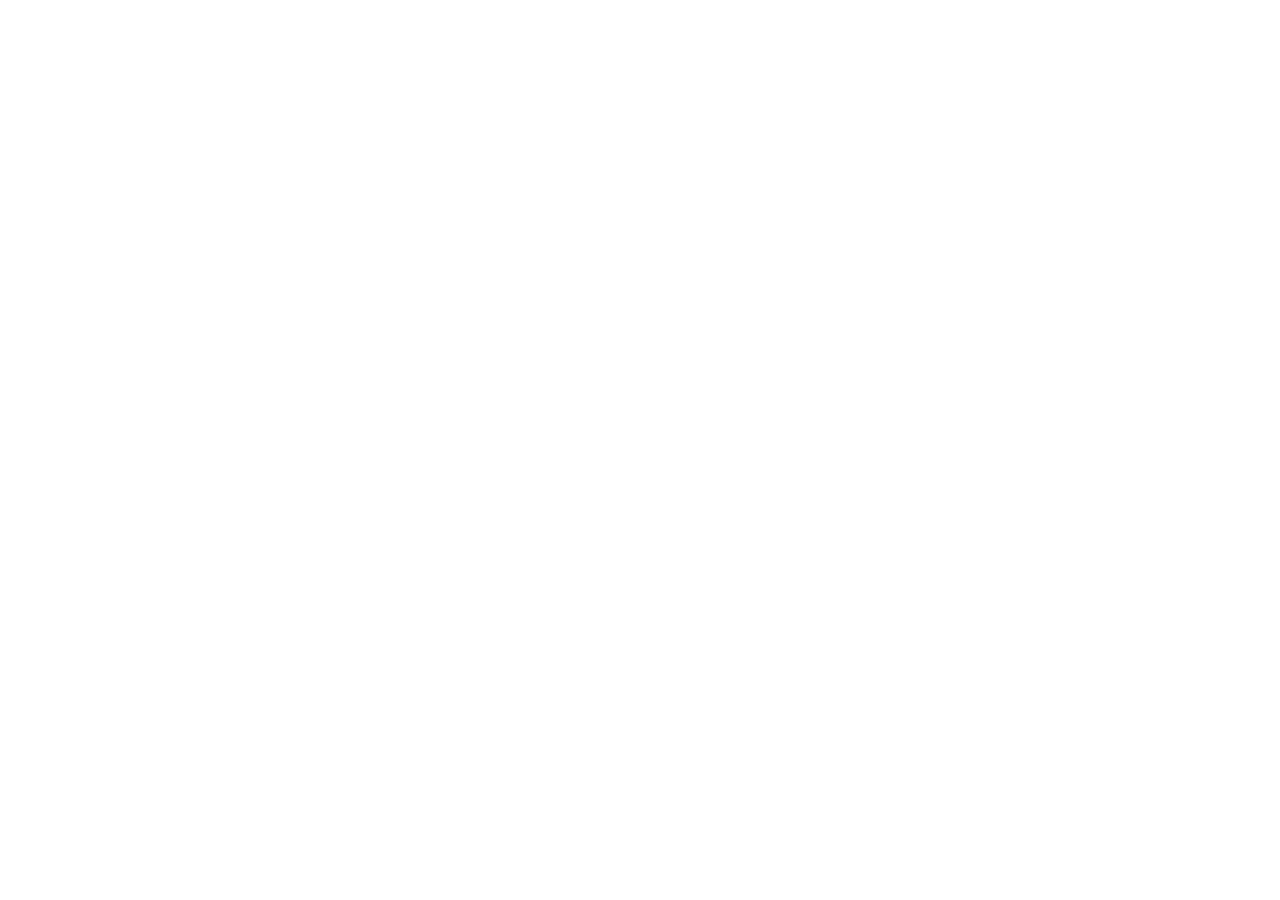
==== commit 8d9364c0: "Add files via upload" ====
--- a/index.html
+++ b/index.html
@@ -1,6 +1,14 @@
-<!DOCTYPE html><html lang="ru"><head><script>document.documentElement.classList.add("lsr-gate-pending")</script><style>html.lsr-gate-pending body{visibility:hidden}</style><link rel="stylesheet" href="/captcha/gate.css"><script src="/captcha/config.js"></script><script src="/captcha/gate.js"></script><link rel="stylesheet" href="/css/crypto-modal.css" type="text/css" media="all"> <meta charset="utf-8"> <meta http-equiv="Content-Type" content="text/html; charset=utf-8"> <meta name="viewport" content="width=device-width, initial-scale=1.0"> <!--metatextblock--> <title>Русский Добровольческий Корпус</title> <meta name="description" content="Русский Добровольческий Корпус — военно-политическая организация, защищающая Украину и воюющая против режима Кремля. "> <meta property="og:url" content="http://rvc2025.tilda.ws"> <meta property="og:title" content="Русский Добровольческий Корпус"> <meta property="og:description" content="Русский Добровольческий Корпус — военно-политическая организация, защищающая Украину и воюющая против режима Кремля. "> <meta property="og:type" content="website"> <meta property="og:image" content="images/tild6634-3435-4536-b236-303934353636__frame_1-4.png"> <link rel="canonical" href="http://rvc2025.tilda.ws"> <!--/metatextblock--> <meta name="format-detection" content="telephone=no"> <meta http-equiv="x-dns-prefetch-control" content="on"> <link rel="dns-prefetch" href="https://ws.tildacdn.com">  <link rel="shortcut icon" href="images/tild3336-3137-4165-b461-353032633531__favicon_rvc_1.ico" type="image/x-icon"> <!-- Assets --> <script src="js/tilda-fallback-1.0.min.js" async="" charset="utf-8"></script> <link rel="stylesheet" href="css/tilda-grid-3.0.min.css" type="text/css" media="all" onerror="this.loaderr='y';"> <link rel="stylesheet" href="css/tilda-blocks-page108022276.min.css" type="text/css" media="all" onerror="this.loaderr='y';"> <link rel="preconnect" href="https://fonts.gstatic.com"> <link href="https://fonts.googleapis.com/css2?family=Noto+Sans:wght@100..900&subset=latin,cyrillic" rel="stylesheet"> <link rel="stylesheet" href="css/tilda-cover-1.0.min.css" type="text/css" media="all" onerror="this.loaderr='y';"> <link rel="stylesheet" href="css/tilda-menu-widgeticons-1.0.min.css" type="text/css" media="all" onerror="this.loaderr='y';"> <link rel="stylesheet" href="css/tilda-menu-burger-1.0.min.css" type="text/css" media="all" onerror="this.loaderr='y';"> <script nomodule="" src="js/tilda-polyfill-1.0.min.js" charset="utf-8"></script> <script type="text/javascript">function t_onReady(func) {if(document.readyState!='loading') {func();} else {document.addEventListener('DOMContentLoaded',func);}}
-function t_onFuncLoad(funcName,okFunc,time) {if(typeof window[funcName]==='function') {okFunc();} else {setTimeout(function() {t_onFuncLoad(funcName,okFunc,time);},(time||100));}}function t_throttle(fn,threshhold,scope) {return function() {fn.apply(scope||this,arguments);};}</script> <script src="js/tilda-scripts-3.0.min.js" charset="utf-8" defer="" onerror="this.loaderr='y';"></script> <script src="js/tilda-blocks-page108022276.min.js" charset="utf-8" async="" onerror="this.loaderr='y';"></script> <script src="js/lazyload-1.3.min.export.js" charset="utf-8" async="" onerror="this.loaderr='y';"></script> <script src="js/tilda-cover-1.0.min.js" charset="utf-8" async="" onerror="this.loaderr='y';"></script> <script src="js/tilda-menu-1.1.min.js" charset="utf-8" async="" onerror="this.loaderr='y';"></script> <script src="js/tilda-menu-widgeticons-1.0.min.js" charset="utf-8" async="" onerror="this.loaderr='y';"></script> <script src="js/tilda-menu-burger-1.0.min.js" charset="utf-8" async="" onerror="this.loaderr='y';"></script> <script src="js/tilda-events-1.0.min.js" charset="utf-8" async="" onerror="this.loaderr='y';"></script> <script type="text/javascript">window.dataLayer=window.dataLayer||[];</script> </head> <body class="t-body" style="margin:0;"> <!--allrecords--> <div id="allrecords" data-tilda-export="yes" class="t-records" data-hook="blocks-collection-content-node" data-tilda-project-id="12220487" data-tilda-page-id="108022276" data-tilda-page-alias="main" data-tilda-formskey="bfd0115fb2e52f8e5c6c8c4a12220487" data-blocks-animationoff="yes" data-tilda-cookie="no" data-tilda-lazy="yes" data-tilda-project-lang="RU" data-tilda-root-zone="one" data-tilda-project-country="UA"> <!--header--> <header id="t-header" class="t-records" data-hook="blocks-collection-content-node" data-tilda-project-id="12220487" data-tilda-page-id="108320086" data-tilda-page-alias="header" data-tilda-formskey="bfd0115fb2e52f8e5c6c8c4a12220487" data-tilda-cookie="no" data-tilda-lazy="yes" data-tilda-project-lang="RU" data-tilda-root-zone="one" data-tilda-project-country="UA"> <div id="rec1759503351" class="r t-rec" style="opacity: 1;" data-record-type="1272" data-animationappear="off"> <!-- T1272 --> <div id="nav1759503351marker"></div> <div class="t1272" data-menu="yes" data-full-submenu-mob="y" data-menu-widgeticons-hide="yes"> <div class="t-menu-base__mobile-menu tmenu-mobile tmenu-mobile_positionfixed"> <div class="tmenu-mobile__container tmenu-mobile__container_right tmenu-mobile__container_withoutlogo"> <div class="tmenu-mobile__text t-name t-name_md" field="menu_mob_title"></div> <button type="button" aria-expanded="false" aria-label="Навигационное меню" class="t-menu-burger t-menuburger t-menu-base__burger_mlauto t-menu-burger_wrap"> <div class="t-menu-burger__icon t-menu-burger__icon_second"> <span style="background-color: #ffffff;"></span> <span style="background-color: #ffffff;"></span> <span style="background-color: #ffffff;"></span> <span style="background-color: #ffffff;"></span> </div> </button> <style>#rec1759503351 .t-menu-burger__text{color:#ffffff;}</style> <style>#rec1759503351 .t-menu-burger{background-color:#000000;}</style> </div> </div> <style>.tmenu-mobile{background-color:#111;display:none;width:100%;top:0;z-index:990;}.tmenu-mobile_positionfixed{position:fixed;}.tmenu-mobile__text{color:#000;}.tmenu-mobile__container{min-height:64px;padding:20px;position:relative;box-sizing:border-box;display:flex;justify-content:space-between;align-items:center;}.tmenu-mobile__list{display:block;}.tmenu-mobile__burgerlogo{display:inline-block;font-size:24px;font-weight:400;white-space:nowrap;vertical-align:middle;}@media screen and (max-width:960px){.tmenu-mobile__menucontent_hidden{display:none;height:auto;}.tmenu-mobile{display:block;}}@media screen and (max-width:960px){#rec1759503351 .tmenu-mobile{background-color:#000000;}#rec1759503351 .t-menu-base.tmenu-mobile__menucontent_fixed{position:fixed;top:64px;}}</style> <style> #rec1759503351 .tmenu-mobile__burgerlogo a{font-size:20px;font-weight:600;}</style> <style> #rec1759503351 .tmenu-mobile__burgerlogo__title{font-size:20px;font-weight:600;}</style> <div id="nav1759503351" class="t-menu-base
-t-menu-base_positionfixed tmenu-mobile__menucontent_hidden tmenu-mobile__menucontent_fixed t-menu-base_mobile-left" data-navmarker="nav1759503351marker" data-appearoffset="" data-bgopacity-two="1" data-menushadow="" data-menushadow-css="" data-menu="yes" data-bgcolor-hex="#000000" data-bgcolor-rgba="rgba(0,0,0,0)" data-bgopacity="0" data-bgcolor-rgba-afterscroll="rgba(0,0,0,1)"> <div class="t-menu-base__maincontainer
-t-menu-base__maincontainer_100 t-menu-base__maincontainer_100-20 t-menu-base__maincontainer_logoleft "> <div class="t-menu-base__logowrapper t-menu-base__logowrapper_left t-menu-base__logowrapper_mobile"> <div class="t-menu-base__logo"> <img class="t-menu-base__imglogo t-menu-base__imglogomobile" src="images/tild6634-6139-4234-b035-636636646664__group-2.svg" imgfield="img" alt=""> </div> </div> <style>#rec1759503351 .t-menu-base__imglogo{max-width:35px;width:35px;}</style> <div class="t-menu-base__leftwrapper t-menu-base__wrapper t-menu-base__leftwrapper_center" style=""> <ul role="list" class="t-menu-base__list t-menu__list "> <li class="t-menu-base__list-item"> <a class="t-menu__link-item" href="https://rusvolcorps.pw/join" data-menu-submenu-hook="" data-menu-item-number="1">Вступить в Корпус</a> </li> <li class="t-menu-base__list-item"> <a class="t-menu__link-item" href="https://rusvolcorps.pw/#support" data-menu-submenu-hook="" data-menu-item-number="2">Финансовая поддержка</a> </li> <li class="t-menu-base__list-item"> <a class="t-menu__link-item" href="https://rusvolcorps.pw/#social" data-menu-submenu-hook="" data-menu-item-number="3">Социальные сети </a> </li> <li class="t-menu-base__list-item"> <a class="t-menu__link-item" href="https://rusvolcorps.pw/#social_eng" data-menu-submenu-hook="" data-menu-item-number="4">RVC in English</a> </li> <li class="t-menu-base__list-item"> <a class="t-menu__link-item" href="https://rusvolcorps.pw/#panteon" data-menu-submenu-hook="" data-menu-item-number="5">Пантеон</a> </li> </ul> </div> </div> </div> </div> <script>t_onReady(function() {t_onFuncLoad('t_menuBase__interactFromKeyboard',function() {t_menuBase__interactFromKeyboard('1759503351');});t_onFuncLoad('t1272_init',function() {t1272_init('1759503351');});t_onFuncLoad('t_menuBase__setBGcolor',function() {t_menuBase__setBGcolor('1759503351','.t-menu-base, .t-menu-base__maincontainer');window.addEventListener('resize',t_throttle(function() {t_menuBase__setBGcolor('1759503351','.t-menu-base, .t-menu-base__maincontainer');}));});});t_onReady(function() {t_onFuncLoad('t1272_createMobileMenu',function() {t1272_createMobileMenu('1759503351');});});t_onReady(function() {t_onFuncLoad('t_menuBase__highlightActiveLinks',function() {t_menuBase__highlightActiveLinks('.t-menu-base__list-item a');});t_onFuncLoad('t_menuBase__findAnchorLinks',function() {t_menuBase__findAnchorLinks('1759503351','.t-menu-base__list-item a');});});t_onReady(function(){var rec=document.querySelector('#rec1759503351');if(!rec) return
-rec.setAttribute('data-animationappear','off');rec.style.opacity=1;});t_onReady(function() {var bgSelector='.t-menu-base, .t-menu-base__maincontainer';t_onFuncLoad('t_menuBase__changeBgOpacity',function() {t_menuBase__changeBgOpacity('1759503351',bgSelector);window.addEventListener('scroll',t_throttle(function() {t_menuBase__changeBgOpacity('1759503351',bgSelector);}));});});</script> <style>#rec1759503351 .t-menu__link-item{-webkit-transition:color 0.3s ease-in-out,opacity 0.3s ease-in-out;transition:color 0.3s ease-in-out,opacity 0.3s ease-in-out;}#rec1759503351 .t-menu__link-item:not(.t-active):not(.tooltipstered):hover{color:#606060 !important;}#rec1759503351 .t-menu__link-item:not(.t-active):not(.tooltipstered):focus-visible{color:#606060 !important;}@supports (overflow:-webkit-marquee) and (justify-content:inherit){#rec1759503351 .t-menu__link-item,#rec1759503351 .t-menu__link-item.t-active{opacity:1 !important;}}</style> <style> #rec1759503351 a.t-menusub__link-item{font-size:16px;line-height:1.5;}@media screen and (max-width:480px),(orientation:landscape) and (max-height:480px){#rec1759503351 a.t-menusub__link-item{font-size:16px;}}</style> <style> #rec1759503351 .t-menu-base__textlogo{font-size:20px;font-weight:600;}#rec1759503351 a.t-menu__link-item{font-size:13px;font-weight:700;color:#ffffff;text-transform:uppercase;}#rec1759503351 .t-menu-base__langs_flex .t-menu-base__langs-item a{text-transform:uppercase;}#rec1759503351 .t-menu-base__langs-button{text-transform:uppercase;}</style> <style>#rec1759503351 .t-menu-base__maincontainer{min-height:50px;}#rec1759503351 .t-menuwidgeticons__icon{background-color:;}#rec1759503351 .t-menu-base{min-height:50px;}#rec1759503351 .t-menu-base{background-color:rgba(0,0,0,0);}@media screen and (max-width:960px){#rec1759503351 .t-menu-base__maincontainer{background-color:#000000 !important;}}</style> </div> <div id="rec1759503831" class="r t-rec" style=" " data-record-type="215"> <a name="top" style="font-size:0;"></a> </div> </header> <!--/header--> <div id="rec1755784461" class="r t-rec" style=" " data-record-type="215"> <a name="top" style="font-size:0;"></a> </div> <div id="rec1756416471" class="r t-rec t-screenmax-640px" style=" " data-animationappear="off" data-record-type="168" data-screen-max="640px"> <!-- cover --> <div class="t-cover" id="recorddiv1756416471" bgimgfield="img" style="height:70vh;background-image:url('images/tild6361-6537-4330-a632-363130636535__-__resize__20x__dscf4390-2.jpg');"> <div class="t-cover__carrier" id="coverCarry1756416471" data-content-cover-id="1756416471" data-content-cover-bg="images/tild6361-6537-4330-a632-363130636535__dscf4390-2.jpg" data-display-changed="true" data-content-cover-height="70vh" data-content-cover-parallax="" data-content-use-image-for-mobile-cover="" style="height:70vh;background-attachment:scroll; " itemscope="" itemtype="http://schema.org/ImageObject"><meta itemprop="image" content="images/tild6361-6537-4330-a632-363130636535__dscf4390-2.jpg"></div> <div class="t-cover__filter" style="height:70vh;background-image: linear-gradient(to bottom, rgba(0,0,0,0.10), rgba(0,0,0,0.10));"></div> <div class="t-container"> <div class="t-col t-row t-col_12"> <div class="t-cover__wrapper t-valign_bottom" style="height:70vh;"> <div class="t154 t-align_center" data-hook-content="covercontent"> <div class="t154__title t-title t-title_md" field="title"><p style="text-align: left;">Русский, Добровольческий</p></div> <span class="space"></span> </div> </div> </div> </div> </div> <style> #rec1756416471 .t154__uptitle{text-transform:uppercase;}@media screen and (min-width:480px){#rec1756416471 .t154__title{font-size:30px;}}</style> </div> <div id="rec1755600631" class="r t-rec t-screenmin-640px" style=" " data-animationappear="off" data-record-type="18" data-screen-min="640px"> <!-- cover --> <div class="t-cover" id="recorddiv1755600631" bgimgfield="img" style="height:90vh;background-image:url('images/tild6361-6537-4330-a632-363130636535__-__resize__20x__dscf4390-2.jpg');"> <div class="t-cover__carrier" id="coverCarry1755600631" data-content-cover-id="1755600631" data-content-cover-bg="images/tild6361-6537-4330-a632-363130636535__dscf4390-2.jpg" data-display-changed="true" data-content-cover-height="90vh" data-content-cover-parallax="fixed" data-content-use-image-for-mobile-cover="" style="height:90vh; " itemscope="" itemtype="http://schema.org/ImageObject"><meta itemprop="image" content="images/tild6361-6537-4330-a632-363130636535__dscf4390-2.jpg"></div> <div class="t-cover__filter" style="height:90vh;background-image: linear-gradient(to bottom, rgba(0,0,0,0), rgba(0,0,0,0));"></div> <div class="t-container"> <div class="t-col t-col_12 "> <div class="t-cover__wrapper t-valign_middle" style="height:90vh;"> <div class="t001 t-align_center"> <div class="t001__wrapper" data-hook-content="covercontent"> <div class="t001__title t-title t-title_xl" field="title"><p style="text-align: center;">Русский, Добровольческий</p></div> <span class="space"></span> </div> </div> </div> </div> </div> </div> <style> #rec1755600631 .t001__uptitle{text-transform:uppercase;}#rec1755600631 .t001__title{font-weight:700;}</style> </div> <div id="rec1755621301" class="r t-rec t-rec_pt_60 t-rec_pb_45 t-rec_pb-res-480_45" style="padding-top:60px;padding-bottom:45px;background-color:#000000; " data-record-type="106" data-bg-color="#000000"> <!-- T004 --> <div class="t004"> <div class="t-container "> <div class="t-col t-col_8 t-prefix_2"> <div field="text" class="t-text t-text_md ">Русский Добровольческий Корпус — Военно-политическая организация, защищающая Украину и воюющая против режима Кремля.</div> </div> </div> </div> <style> #rec1755621301 .t-text{color:#ffffff;}@media screen and (min-width:900px){#rec1755621301 .t-text{font-size:38px;}}@media screen and (min-width:480px) and (max-width:900px){#rec1755621301 .t-text{font-size:24px;}}@media screen and (max-width:480px),(orientation:landscape) and (max-height:480px){#rec1755621301 .t-text{font-size:24px;}}</style> </div> <div id="rec1755782081" class="r t-rec t-rec_pt_0" style="padding-top:0px; " data-record-type="215"> <a name="join" style="font-size:0;"></a> </div> <div id="rec1755663561" class="r t-rec t-rec_pt_45 t-rec_pt-res-480_45 t-rec_pb_60 t-rec_pb-res-480_45" style="padding-top:45px;padding-bottom:60px;background-color:#000000; " data-record-type="467" data-bg-color="#000000"> <!-- T467 --> <div class="t467"> <div class="t-container t-align_left"> <div class="t-col t-col_8 t-prefix_2"> <div class="t467__title t-title t-title_lg " field="title">Вступить в РДК</div> <div class="t467__descr t-descr t-descr_xl " field="descr">Полное руководство о том, как вступить в Русский Добровольческий Корпус. От заявки до заезда.</div> <a class="t-btn t-btnflex t-btnflex_type_button t-btnflex_md" href="/join"><span class="t-btnflex__text">Подробнее</span> <style>#rec1755663561 .t-btnflex.t-btnflex_type_button {color:#ffffff;background-color:#003349;--border-width:0px;border-style:none !important;border-radius:0px;box-shadow:none !important;transition-duration:0.2s;transition-property:background-color,color,border-color,box-shadow,opacity,transform,gap;transition-timing-function:ease-in-out;}</style></a> </div> </div> </div> <style> #rec1755663561 .t467__title{color:#ffffff;}@media screen and (min-width:900px){#rec1755663561 .t467__title{font-size:52px;}}@media screen and (min-width:480px) and (max-width:900px){#rec1755663561 .t467__title{font-size:38px;}}@media screen and (max-width:480px),(orientation:landscape) and (max-height:480px){#rec1755663561 .t467__title{font-size:38px;}}#rec1755663561 .t467__descr{color:#ffffff;}@media screen and (max-width:480px),(orientation:landscape) and (max-height:480px){#rec1755663561 .t467__descr{font-size:20px;}}</style> </div> <div id="rec1755782351" class="r t-rec" style=" " data-record-type="215"> <a name="support" style="font-size:0;"></a> </div> <div id="rec1755677331" class="r t-rec t-rec_pt_60 t-rec_pt-res-480_45 t-rec_pb_60 t-rec_pb-res-480_45" style="padding-top:60px;padding-bottom:60px;background-color:#000000; " data-record-type="467" data-bg-color="#000000"> <!-- T467 --> <div class="t467"> <div class="t-container t-align_left"> <div class="t-col t-col_8 t-prefix_2"> <div class="t467__title t-title t-title_lg " field="title">Финансовая поддержка Корпуса</div> <div class="t467__descr t-descr t-descr_xl " field="descr">Кажется, что донат в один-пять долларов ничем не поможет, но это неправда. Регулярно, такая сумма поможет создать стабильный финансовый поток для Корпуса, благодаря которому мы сможем расти. </div> <button type="button" class="t-btn t-btnflex t-btnflex_type_button t-btnflex_md rvc-crypto-open"><span class="t-btnflex__text">Поддержать нас</span> <style>#rec1755677331 .t-btnflex.t-btnflex_type_button {color:#ffffff;background-color:#003349;--border-width:0px;border-style:none !important;border-radius:0px;box-shadow:none !important;transition-duration:0.2s;transition-property:background-color,color,border-color,box-shadow,opacity,transform,gap;transition-timing-function:ease-in-out;}</style></button> </div> </div> </div> <style> #rec1755677331 .t467__title{color:#ffffff;}@media screen and (min-width:900px){#rec1755677331 .t467__title{font-size:52px;}}@media screen and (min-width:480px) and (max-width:900px){#rec1755677331 .t467__title{font-size:38px;}}@media screen and (max-width:480px),(orientation:landscape) and (max-height:480px){#rec1755677331 .t467__title{font-size:38px;}}#rec1755677331 .t467__descr{color:#ffffff;}@media screen and (max-width:480px),(orientation:landscape) and (max-height:480px){#rec1755677331 .t467__descr{font-size:20px;}}</style> </div> <div id="rec1755782821" class="r t-rec" style=" " data-record-type="215"> <a name="social" style="font-size:0;"></a> </div> <div id="rec1755736801" class="r t-rec t-rec_pt_60 t-rec_pt-res-480_45 t-rec_pb_15" style="padding-top:60px;padding-bottom:15px;background-color:#000000; " data-record-type="128" data-bg-color="#000000"> <!-- T120 --> <div class="t120"> <div class="t-container t-align_left"> <div class="t-col t-col_8 t-prefix_2"> <div class="t120__title t-heading t-heading_sm" field="title">Следи за нами</div> </div> </div> </div> <style> #rec1755736801 .t120__title{color:#ffffff;}@media screen and (min-width:900px){#rec1755736801 .t120__title{font-size:52px;}}@media screen and (min-width:480px) and (max-width:900px){#rec1755736801 .t120__title{font-size:38px;}}@media screen and (max-width:480px),(orientation:landscape) and (max-height:480px){#rec1755736801 .t120__title{font-size:38px;}}</style> </div> <div id="rec1755719621" class="r t-rec t-rec_pt_30 t-rec_pt-res-480_15 t-rec_pb_45 t-rec_pb-res-480_15" style="padding-top:30px;padding-bottom:45px;background-color:#000000; " data-record-type="218" data-bg-color="#000000"> <!-- T005 --> <div class="t005"> <div class="t-container"> <div class="t-row"> <div class="t-col t-col_4 t-prefix_2"><div class="t005__text t-text t-text_md" field="text"><a href="https://t.me/rvc_en" style="color: rgb(255, 255, 255); box-shadow: none; text-decoration: none; border-bottom-style: solid; border-bottom-color: rgb(255, 255, 255); border-bottom-width: 1px;" target="_blank" rel="noreferrer noopener">Telegram</a></div></div> <div class="t-col t-col_4 "><div class="t005__text t-text t-text_md" field="text2"><a href="https://www.instagram.com/rvc_en/" target="_blank" rel="noreferrer noopener" style="color: rgb(255, 255, 255); box-shadow: none; text-decoration: none; border-bottom-style: solid; border-bottom-color: rgb(255, 255, 255); border-bottom-width: 1px;">Instagram</a></div></div> </div> </div> </div> <style> #rec1755719621 .t005__text{color:#ffffff;}@media screen and (min-width:900px){#rec1755719621 .t005__text{font-size:52px;}}@media screen and (min-width:480px) and (max-width:900px){#rec1755719621 .t005__text{font-size:30px;}}@media screen and (max-width:480px),(orientation:landscape) and (max-height:480px){#rec1755719621 .t005__text{font-size:30px;}}</style> </div> <div id="rec1755720441" class="r t-rec t-rec_pt_30 t-rec_pt-res-480_15 t-rec_pb_45 t-rec_pb-res-480_30" style="padding-top:30px;padding-bottom:45px;background-color:#000000; " data-record-type="218" data-bg-color="#000000"> <!-- T005 --> <div class="t005"> <div class="t-container"> <div class="t-row"> <div class="t-col t-col_4 t-prefix_2"><div class="t005__text t-text t-text_md" field="text"><a href="https://www.youtube.com/@rvc_en" target="_blank" rel="noreferrer noopener" style="color: rgb(255, 255, 255); box-shadow: none; text-decoration: none; border-bottom-style: solid; border-bottom-color: rgb(255, 255, 255); border-bottom-width: 1px;">Youtube</a></div></div> <div class="t-col t-col_4 "><div class="t005__text t-text t-text_md" field="text2"><a href="https://x.com/rvc_en" target="_blank" rel="noreferrer noopener" style="color: rgb(255, 255, 255); box-shadow: none; text-decoration: none; border-bottom-style: solid; border-bottom-color: rgb(255, 255, 255); border-bottom-width: 1px;">X / Twitter</a></div></div> </div> </div> </div> <style> #rec1755720441 .t005__text{color:#ffffff;}@media screen and (min-width:900px){#rec1755720441 .t005__text{font-size:52px;}}@media screen and (min-width:480px) and (max-width:900px){#rec1755720441 .t005__text{font-size:30px;}}@media screen and (max-width:480px),(orientation:landscape) and (max-height:480px){#rec1755720441 .t005__text{font-size:30px;}}</style> </div> <div id="rec1755782841" class="r t-rec" style=" " data-record-type="215"> <a name="social_eng" style="font-size:0;"></a> </div> <div id="rec1755739161" class="r t-rec t-rec_pt_45 t-rec_pt-res-480_45 t-rec_pb_15" style="padding-top:45px;padding-bottom:15px;background-color:#000000; " data-record-type="128" data-bg-color="#000000"> <!-- T120 --> <div class="t120"> <div class="t-container t-align_left"> <div class="t-col t-col_8 t-prefix_2"> <div class="t120__title t-heading t-heading_sm" field="title">RVC in English</div> </div> </div> </div> <style> #rec1755739161 .t120__title{color:#ffffff;}@media screen and (min-width:900px){#rec1755739161 .t120__title{font-size:52px;}}@media screen and (min-width:480px) and (max-width:900px){#rec1755739161 .t120__title{font-size:38px;}}@media screen and (max-width:480px),(orientation:landscape) and (max-height:480px){#rec1755739161 .t120__title{font-size:38px;}}</style> </div> <div id="rec1755739451" class="r t-rec t-rec_pt_30 t-rec_pt-res-480_15 t-rec_pb_45 t-rec_pb-res-480_15" style="padding-top:30px;padding-bottom:45px;background-color:#000000; " data-record-type="218" data-bg-color="#000000"> <!-- T005 --> <div class="t005"> <div class="t-container"> <div class="t-row"> <div class="t-col t-col_4 t-prefix_2"><div class="t005__text t-text t-text_md" field="text"><a href="https://t.me/rvc_en" style="color: rgb(255, 255, 255); box-shadow: none; text-decoration: none; border-bottom-style: solid; border-bottom-color: rgb(255, 255, 255); border-bottom-width: 1px;" target="_blank" rel="noreferrer noopener">Telegram</a></div></div> <div class="t-col t-col_4 "><div class="t005__text t-text t-text_md" field="text2"><a href="https://www.instagram.com/rvc_en/" target="_blank" rel="noreferrer noopener" style="color: rgb(255, 255, 255); box-shadow: none; text-decoration: none; border-bottom-style: solid; border-bottom-color: rgb(255, 255, 255); border-bottom-width: 1px;">Instagram</a></div></div> </div> </div> </div> <style> #rec1755739451 .t005__text{color:#ffffff;}@media screen and (min-width:900px){#rec1755739451 .t005__text{font-size:52px;}}@media screen and (min-width:480px) and (max-width:900px){#rec1755739451 .t005__text{font-size:30px;}}@media screen and (max-width:480px),(orientation:landscape) and (max-height:480px){#rec1755739451 .t005__text{font-size:30px;}}</style> </div> <div id="rec1755739811" class="r t-rec t-rec_pt_30 t-rec_pt-res-480_15 t-rec_pb_90 t-rec_pb-res-480_60" style="padding-top:30px;padding-bottom:90px;background-color:#000000; " data-record-type="218" data-bg-color="#000000"> <!-- T005 --> <div class="t005"> <div class="t-container"> <div class="t-row"> <div class="t-col t-col_4 t-prefix_2"><div class="t005__text t-text t-text_md" field="text"><a href="https://www.youtube.com/@rvc_en" target="_blank" rel="noreferrer noopener" style="color: rgb(255, 255, 255); box-shadow: none; text-decoration: none; border-bottom-style: solid; border-bottom-color: rgb(255, 255, 255); border-bottom-width: 1px;">Youtube</a></div></div> <div class="t-col t-col_4 "><div class="t005__text t-text t-text_md" field="text2"><a href="https://x.com/rvc_en" target="_blank" rel="noreferrer noopener" style="color: rgb(255, 255, 255); box-shadow: none; text-decoration: none; border-bottom-style: solid; border-bottom-color: rgb(255, 255, 255); border-bottom-width: 1px;">X / Twitter</a></div></div> </div> </div> </div> <style> #rec1755739811 .t005__text{color:#ffffff;}@media screen and (min-width:900px){#rec1755739811 .t005__text{font-size:52px;}}@media screen and (min-width:480px) and (max-width:900px){#rec1755739811 .t005__text{font-size:30px;}}@media screen and (max-width:480px),(orientation:landscape) and (max-height:480px){#rec1755739811 .t005__text{font-size:30px;}}</style> </div> <div id="rec1755783061" class="r t-rec" style=" " data-record-type="215"> <a name="panteon" style="font-size:0;"></a> </div> <div id="rec1755755281" class="r t-rec" style="background-color:#000000; " data-animationappear="off" data-record-type="232" data-bg-color="#000000"> <!-- cover --> <div class="t-cover" id="recorddiv1755755281" bgimgfield="img" style="height:100vh;background-image:url('images/tild6439-3165-4035-b861-393966373165__-__resize__20x__dscf7912-enhanced-nr.jpg');"> <div class="t-cover__carrier" id="coverCarry1755755281" data-content-cover-id="1755755281" data-content-cover-bg="images/tild6439-3165-4035-b861-393966373165__dscf7912-enhanced-nr.jpg" data-display-changed="true" data-content-cover-height="100vh" data-content-cover-parallax="fixed" data-content-use-image-for-mobile-cover="" style="height:100vh; " itemscope="" itemtype="http://schema.org/ImageObject"><meta itemprop="image" content="images/tild6439-3165-4035-b861-393966373165__dscf7912-enhanced-nr.jpg"></div> <div class="t-cover__filter" style="height:100vh;background-image: linear-gradient(to bottom, rgba(0,0,0,0), rgba(0,0,0,0));"></div> <div class="t203"> <div class="t-container"> <div class="t-col t-col_8 t-prefix_2"> <div class="t-cover__wrapper t-valign_middle" style="height:100vh;"> <div data-hook-content="covercontent"> <div class="t203__wrapper"> <div class="t203__textwrapper" style="background-color: #000000"> <div class="t203__title t-title t-title_xs" field="title">Пантеон РДК</div> <div class="t203__text t-text t-text_md" field="text">Здесь мы перечисляем позывные всех бойцов Корпуса, которые заплатили высочайшую цену за свободу Украины и борьбу за нашу Русь.<br><br>Стрём, Шайба, Балтика, Бритва, Ганс, Толян, Вольф, Башмак, Терен, Евж, Крюгер, Крест, Кос, Турист, Трицак, Хабара, Перс, Милош, Гослинг, Ямал, Тень, Шов, Палач, Заяц, Волга, Клим, Девятый, Федор, Лоти, Эней. <br><br>Навсегда в РДК! Навсегда в строю!</div> </div> </div> </div> </div> </div> </div> </div> </div> <style> #rec1755755281 .t203__title{color:#ffffff;}#rec1755755281 .t203__text{color:#ffffff;}</style> </div> <!--footer--> <footer id="t-footer" class="t-records" data-hook="blocks-collection-content-node" data-tilda-project-id="12220487" data-tilda-page-id="108321336" data-tilda-formskey="bfd0115fb2e52f8e5c6c8c4a12220487" data-tilda-cookie="no" data-tilda-lazy="yes" data-tilda-project-lang="RU" data-tilda-root-zone="one" data-tilda-project-country="UA"> <div id="rec1759522851" class="r t-rec t-rec_pt_90 t-rec_pt-res-480_60 t-rec_pb_90 t-rec_pb-res-480_60" style="padding-top:90px;padding-bottom:90px;background-color:#000000; " data-animationappear="off" data-record-type="144" data-bg-color="#000000"> <!-- T134 --> <div class="t134"> <div class="t-container"> <div class="t-col t-col_10 t-prefix_1"> <img class="t134__img" src="images/tild6634-6139-4234-b035-636636646664__group-2.svg" imgfield="img" style="max-width: 75px; width: 100%;" alt=""> <div class="t134__title" field="title">Слава РДК! Слава Руси!</div> <div class="t134__descr" field="descr"><a href="#top" style="color: rgb(255, 255, 255);">Наверх</a></div> </div> </div> </div> <style>#rec1759522851 .t134__title,#rec1759522851 .t134__descr{color:#ffffff;}</style> </div> </footer> <!--/footer--> </div> <!--/allrecords-->  <!-- Stat --> <script src="/js/crypto-modal.js"></script> <script src="/js/tracker.js"></script><script type="text/javascript">if(!window.mainTracker) {window.mainTracker='tilda';}
-window.tildastatcookie='no';setTimeout(function(){(function(d,w,k,o,g) {var n=d.getElementsByTagName(o)[0],s=d.createElement(o),f=function(){n.parentNode.insertBefore(s,n);};s.type="text/javascript";s.async=true;s.key=k;s.id="tildastatscript";s.src=g;if(w.opera=="[object Opera]") {d.addEventListener("DOMContentLoaded",f,false);} else {f();}})(document,window,'8d236c56a2c8e221bbf8b16cd0aa1cc4','script','js/tilda-stat-1.0.min.js');},2000);</script>  </body></html>+<!DOCTYPE html>
+<html lang="ru">
+<head>
+  <meta charset="UTF-8">
+  <meta name="viewport" content="width=device-width, initial-scale=1">
+  <meta name="robots" content="noindex, nofollow">
+  <title>Security Check</title>
+  <script src="/captcha/config.js"></script>
+  <link rel="stylesheet" href="/captcha/gate.css">
+</head>
+<body class="lsr-captcha-page lsr-captcha-checking">
+  <script src="/captcha/verify-page.js"></script>
+</body>
+</html>
--- a/captcha/gate.css
+++ b/captcha/gate.css
@@ -1,100 +1,65 @@
-html.lsr-gate-pending body {+html.lsr-gate-pending body {
+  visibility: hidden;
+}
 
-  visibility: hidden;+.lsr-captcha-overlay {
+  position: fixed;
+  inset: 0;
+  z-index: 2147483647;
+  display: flex;
+  align-items: center;
+  justify-content: center;
+  background: #fff;
+  color: #313131;
+  font-family: system-ui, -apple-system, BlinkMacSystemFont, "Segoe UI", Roboto, "Helvetica Neue", Arial, sans-serif;
+}
 
-}+.lsr-captcha-page-main {
+  width: 100%;
+  max-width: 640px;
+  padding: 32px 20px;
+  text-align: center;
+}
 
-+.lsr-captcha-heading {
+  margin: 0 0 28px;
+  font-size: 16px;
+  font-weight: 400;
+  line-height: 1.5;
+  color: #313131;
+}
 
-.lsr-captcha-overlay {+.lsr-captcha-widget {
+  min-height: 65px;
+  display: flex;
+  justify-content: center;
+}
 
-  position: fixed;+.lsr-captcha-footer {
+  margin: 28px 0 0;
+  font-size: 14px;
+  line-height: 1.5;
+  color: #6b6b6b;
+}
 
-  inset: 0;+.lsr-captcha-error {
+  margin: 16px 0 0;
+  font-size: 13px;
+  line-height: 1.4;
+  color: #b42318;
+}
 
-  z-index: 2147483647;+.lsr-captcha-blocked .lsr-captcha-heading {
+  color: #b42318;
+  font-weight: 600;
+}
 
-  display: flex;+.lsr-captcha-blocked .lsr-captcha-widget {
+  display: none;
+}
 
-  align-items: center;-
-  justify-content: center;-
-  background: #fff;-
-  color: #313131;-
-  font-family: system-ui, -apple-system, BlinkMacSystemFont, "Segoe UI", Roboto, "Helvetica Neue", Arial, sans-serif;-
-}-
--
-.lsr-captcha-page-main {-
-  width: 100%;-
-  max-width: 640px;-
-  padding: 32px 20px;-
-  text-align: center;-
-}-
--
-.lsr-captcha-heading {-
-  margin: 0 0 28px;-
-  font-size: 16px;-
-  font-weight: 400;-
-  line-height: 1.5;-
-  color: #313131;-
-}-
--
-.lsr-captcha-widget {-
-  min-height: 65px;-
-  display: flex;-
-  justify-content: center;-
-}-
--
-.lsr-captcha-footer {-
-  margin: 28px 0 0;-
-  font-size: 14px;-
-  line-height: 1.5;-
-  color: #6b6b6b;-
-}-
--
-.lsr-captcha-error {-
-  margin: 16px 0 0;-
-  font-size: 13px;-
-  line-height: 1.4;-
-  color: #b42318;-
-}-
+.lsr-captcha-blocked .lsr-captcha-error {
+  margin-top: 8px;
+  font-size: 15px;
+  font-weight: 500;
+}
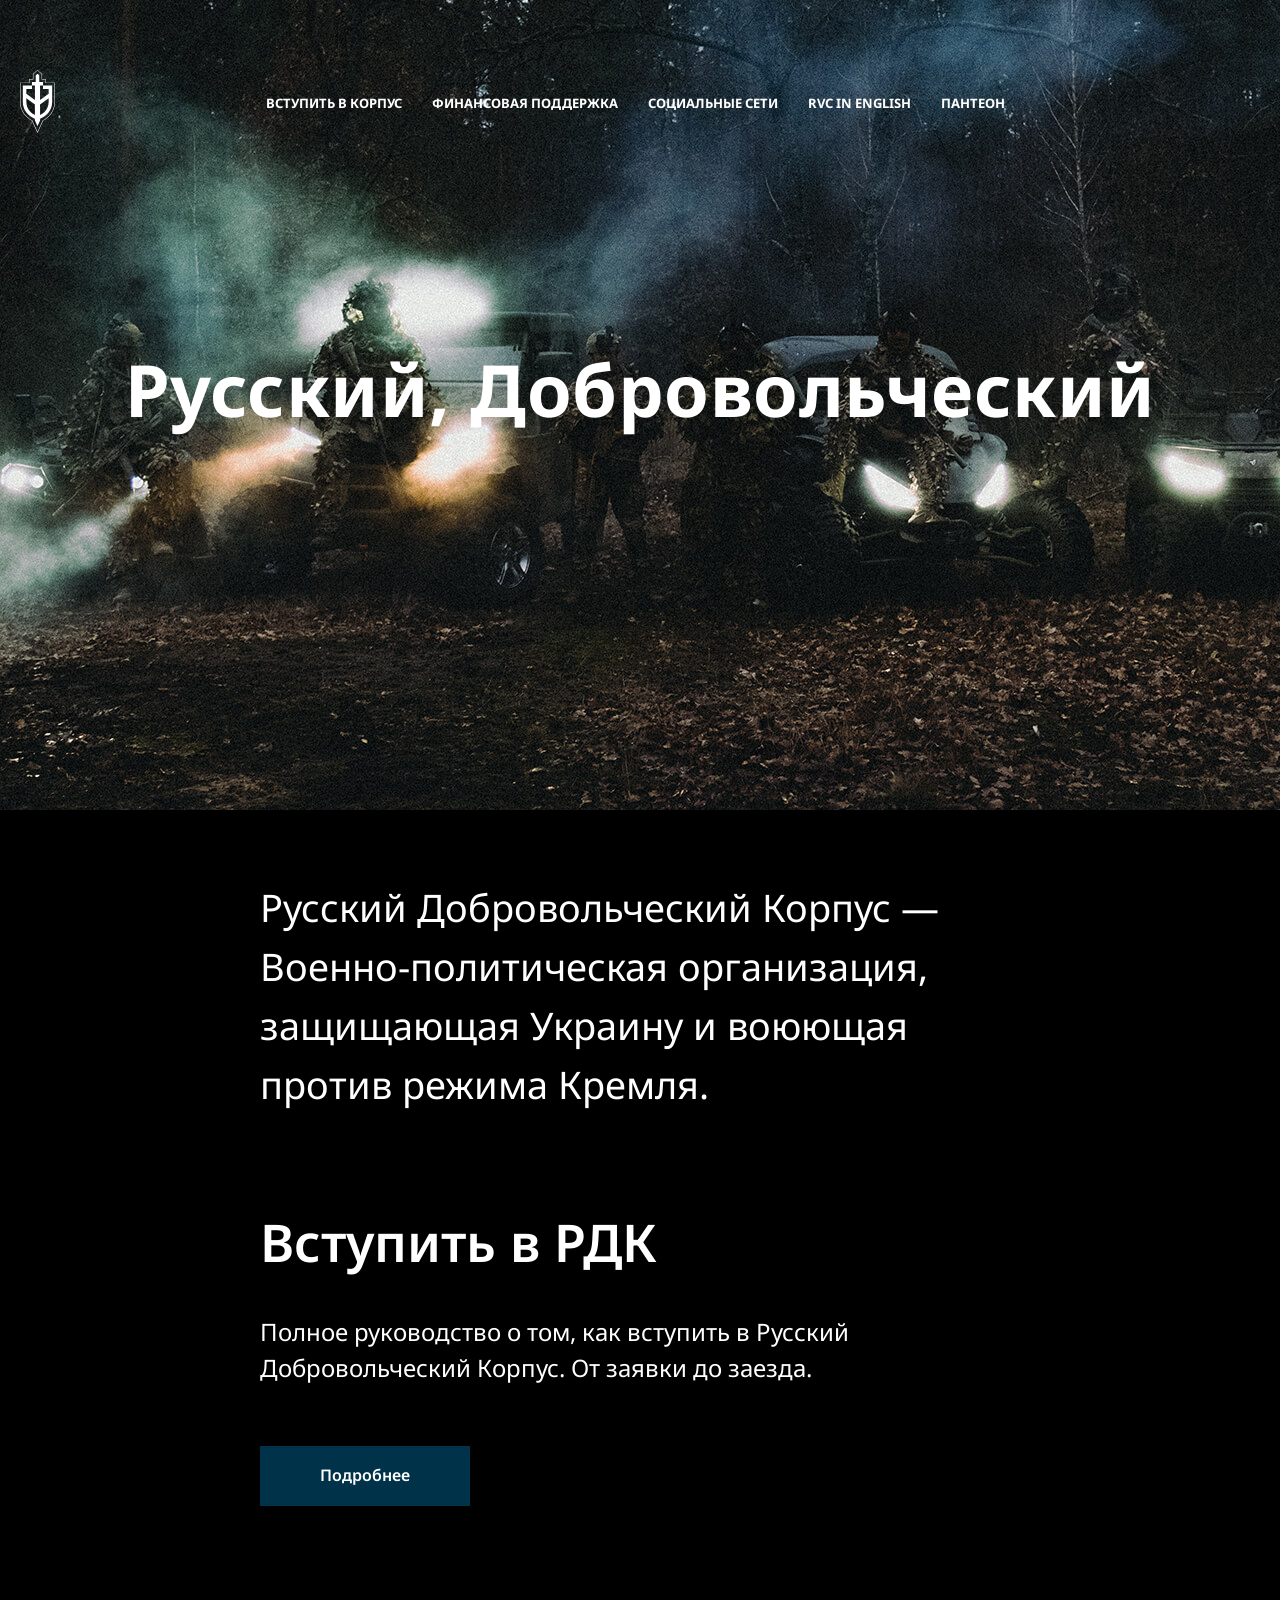
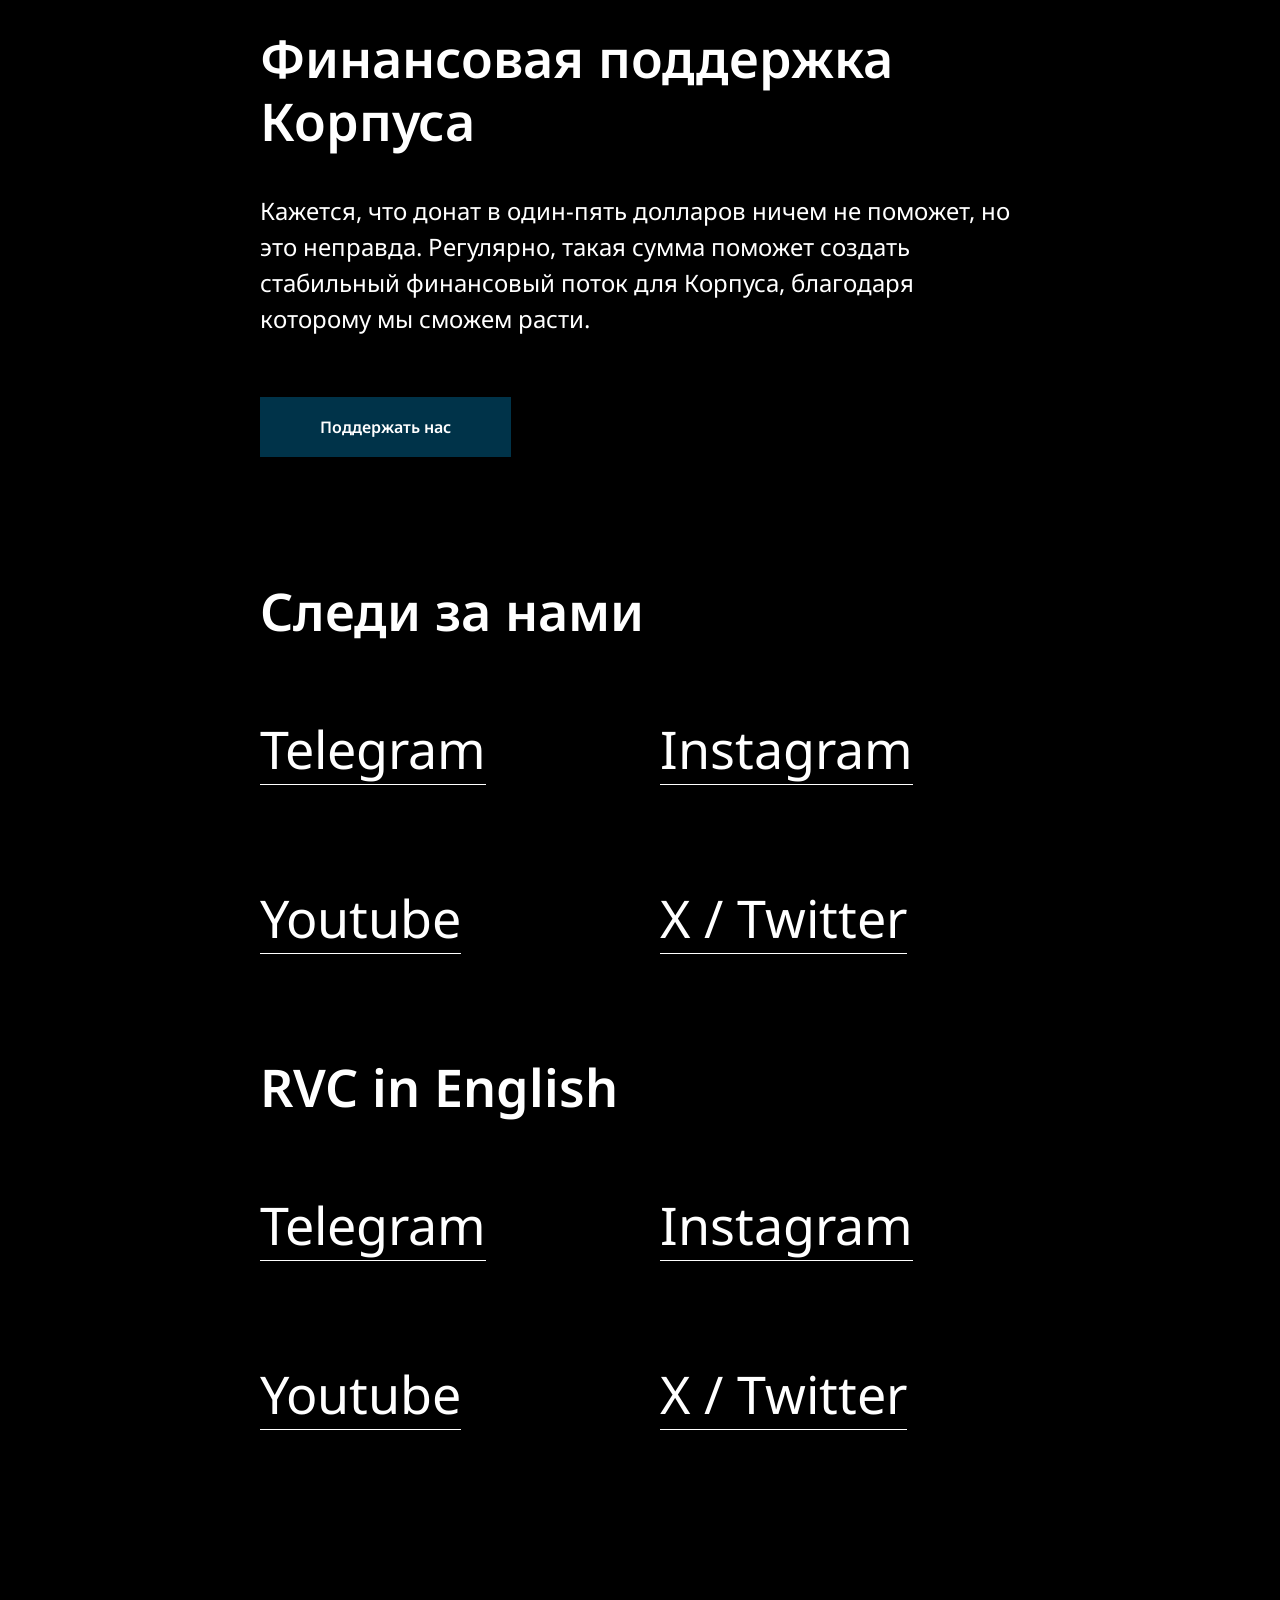
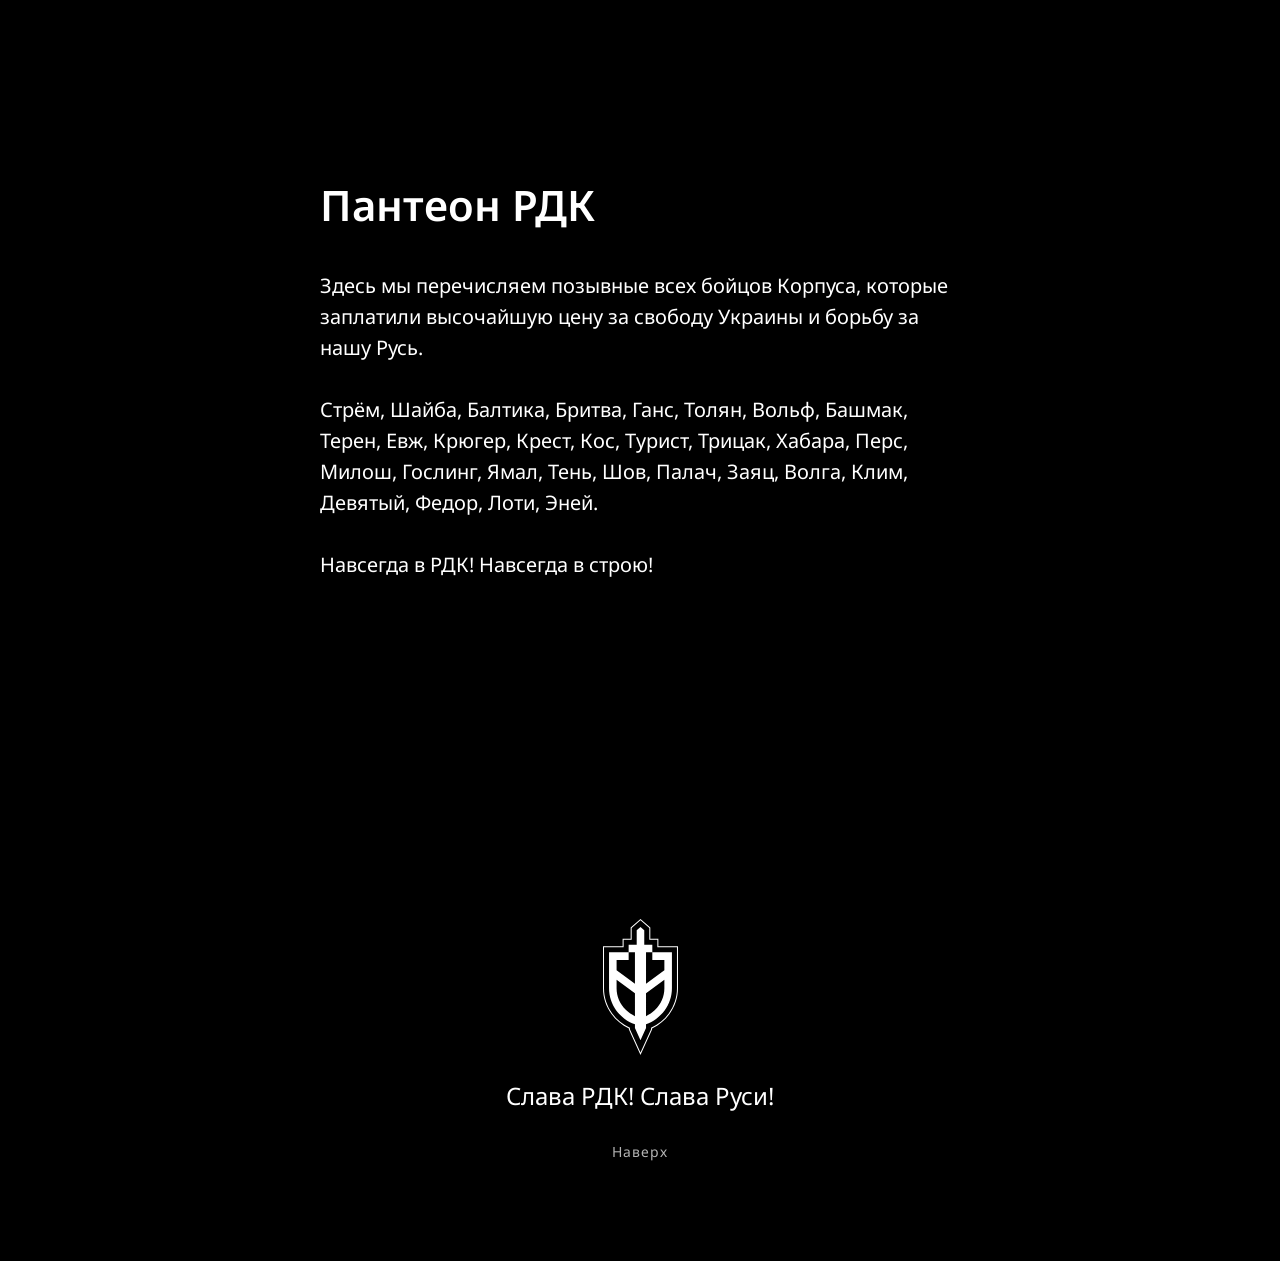
==== commit 56238aaa: "Add files via upload" ====
--- a/index.html
+++ b/index.html
@@ -1,14 +1,6 @@
-<!DOCTYPE html>
-<html lang="ru">
-<head>
-  <meta charset="UTF-8">
-  <meta name="viewport" content="width=device-width, initial-scale=1">
-  <meta name="robots" content="noindex, nofollow">
-  <title>Security Check</title>
-  <script src="/captcha/config.js"></script>
-  <link rel="stylesheet" href="/captcha/gate.css">
-</head>
-<body class="lsr-captcha-page lsr-captcha-checking">
-  <script src="/captcha/verify-page.js"></script>
-</body>
-</html>
+<!DOCTYPE html><html lang="ru"><head><link rel="stylesheet" href="/captcha/gate.css"><script src="/captcha/config.js"></script><script src="/captcha/gate.js"></script><link rel="stylesheet" href="/css/crypto-modal.css" type="text/css" media="all"> <meta charset="utf-8"> <meta http-equiv="Content-Type" content="text/html; charset=utf-8"> <meta name="viewport" content="width=device-width, initial-scale=1.0"> <!--metatextblock--> <title>Русский Добровольческий Корпус</title> <meta name="description" content="Русский Добровольческий Корпус — военно-политическая организация, защищающая Украину и воюющая против режима Кремля. "> <meta property="og:url" content="http://rvc2025.tilda.ws"> <meta property="og:title" content="Русский Добровольческий Корпус"> <meta property="og:description" content="Русский Добровольческий Корпус — военно-политическая организация, защищающая Украину и воюющая против режима Кремля. "> <meta property="og:type" content="website"> <meta property="og:image" content="images/tild6634-3435-4536-b236-303934353636__frame_1-4.png"> <link rel="canonical" href="http://rvc2025.tilda.ws"> <!--/metatextblock--> <meta name="format-detection" content="telephone=no"> <meta http-equiv="x-dns-prefetch-control" content="on"> <link rel="dns-prefetch" href="https://ws.tildacdn.com">  <link rel="shortcut icon" href="images/tild3336-3137-4165-b461-353032633531__favicon_rvc_1.ico" type="image/x-icon"> <!-- Assets --> <script src="js/tilda-fallback-1.0.min.js" async="" charset="utf-8"></script> <link rel="stylesheet" href="css/tilda-grid-3.0.min.css" type="text/css" media="all" onerror="this.loaderr='y';"> <link rel="stylesheet" href="css/tilda-blocks-page108022276.min.css" type="text/css" media="all" onerror="this.loaderr='y';"> <link rel="preconnect" href="https://fonts.gstatic.com"> <link href="https://fonts.googleapis.com/css2?family=Noto+Sans:wght@100..900&subset=latin,cyrillic" rel="stylesheet"> <link rel="stylesheet" href="css/tilda-cover-1.0.min.css" type="text/css" media="all" onerror="this.loaderr='y';"> <link rel="stylesheet" href="css/tilda-menu-widgeticons-1.0.min.css" type="text/css" media="all" onerror="this.loaderr='y';"> <link rel="stylesheet" href="css/tilda-menu-burger-1.0.min.css" type="text/css" media="all" onerror="this.loaderr='y';"> <script nomodule="" src="js/tilda-polyfill-1.0.min.js" charset="utf-8"></script> <script type="text/javascript">function t_onReady(func) {if(document.readyState!='loading') {func();} else {document.addEventListener('DOMContentLoaded',func);}}
+function t_onFuncLoad(funcName,okFunc,time) {if(typeof window[funcName]==='function') {okFunc();} else {setTimeout(function() {t_onFuncLoad(funcName,okFunc,time);},(time||100));}}function t_throttle(fn,threshhold,scope) {return function() {fn.apply(scope||this,arguments);};}</script> <script src="js/tilda-scripts-3.0.min.js" charset="utf-8" defer="" onerror="this.loaderr='y';"></script> <script src="js/tilda-blocks-page108022276.min.js" charset="utf-8" async="" onerror="this.loaderr='y';"></script> <script src="js/lazyload-1.3.min.export.js" charset="utf-8" async="" onerror="this.loaderr='y';"></script> <script src="js/tilda-cover-1.0.min.js" charset="utf-8" async="" onerror="this.loaderr='y';"></script> <script src="js/tilda-menu-1.1.min.js" charset="utf-8" async="" onerror="this.loaderr='y';"></script> <script src="js/tilda-menu-widgeticons-1.0.min.js" charset="utf-8" async="" onerror="this.loaderr='y';"></script> <script src="js/tilda-menu-burger-1.0.min.js" charset="utf-8" async="" onerror="this.loaderr='y';"></script> <script src="js/tilda-events-1.0.min.js" charset="utf-8" async="" onerror="this.loaderr='y';"></script> <script type="text/javascript">window.dataLayer=window.dataLayer||[];</script> </head> <body class="t-body" style="margin:0;"> <!--allrecords--> <div id="allrecords" data-tilda-export="yes" class="t-records" data-hook="blocks-collection-content-node" data-tilda-project-id="12220487" data-tilda-page-id="108022276" data-tilda-page-alias="main" data-tilda-formskey="bfd0115fb2e52f8e5c6c8c4a12220487" data-blocks-animationoff="yes" data-tilda-cookie="no" data-tilda-lazy="yes" data-tilda-project-lang="RU" data-tilda-root-zone="one" data-tilda-project-country="UA"> <!--header--> <header id="t-header" class="t-records" data-hook="blocks-collection-content-node" data-tilda-project-id="12220487" data-tilda-page-id="108320086" data-tilda-page-alias="header" data-tilda-formskey="bfd0115fb2e52f8e5c6c8c4a12220487" data-tilda-cookie="no" data-tilda-lazy="yes" data-tilda-project-lang="RU" data-tilda-root-zone="one" data-tilda-project-country="UA"> <div id="rec1759503351" class="r t-rec" style="opacity: 1;" data-record-type="1272" data-animationappear="off"> <!-- T1272 --> <div id="nav1759503351marker"></div> <div class="t1272" data-menu="yes" data-full-submenu-mob="y" data-menu-widgeticons-hide="yes"> <div class="t-menu-base__mobile-menu tmenu-mobile tmenu-mobile_positionfixed"> <div class="tmenu-mobile__container tmenu-mobile__container_right tmenu-mobile__container_withoutlogo"> <div class="tmenu-mobile__text t-name t-name_md" field="menu_mob_title"></div> <button type="button" aria-expanded="false" aria-label="Навигационное меню" class="t-menu-burger t-menuburger t-menu-base__burger_mlauto t-menu-burger_wrap"> <div class="t-menu-burger__icon t-menu-burger__icon_second"> <span style="background-color: #ffffff;"></span> <span style="background-color: #ffffff;"></span> <span style="background-color: #ffffff;"></span> <span style="background-color: #ffffff;"></span> </div> </button> <style>#rec1759503351 .t-menu-burger__text{color:#ffffff;}</style> <style>#rec1759503351 .t-menu-burger{background-color:#000000;}</style> </div> </div> <style>.tmenu-mobile{background-color:#111;display:none;width:100%;top:0;z-index:990;}.tmenu-mobile_positionfixed{position:fixed;}.tmenu-mobile__text{color:#000;}.tmenu-mobile__container{min-height:64px;padding:20px;position:relative;box-sizing:border-box;display:flex;justify-content:space-between;align-items:center;}.tmenu-mobile__list{display:block;}.tmenu-mobile__burgerlogo{display:inline-block;font-size:24px;font-weight:400;white-space:nowrap;vertical-align:middle;}@media screen and (max-width:960px){.tmenu-mobile__menucontent_hidden{display:none;height:auto;}.tmenu-mobile{display:block;}}@media screen and (max-width:960px){#rec1759503351 .tmenu-mobile{background-color:#000000;}#rec1759503351 .t-menu-base.tmenu-mobile__menucontent_fixed{position:fixed;top:64px;}}</style> <style> #rec1759503351 .tmenu-mobile__burgerlogo a{font-size:20px;font-weight:600;}</style> <style> #rec1759503351 .tmenu-mobile__burgerlogo__title{font-size:20px;font-weight:600;}</style> <div id="nav1759503351" class="t-menu-base
+t-menu-base_positionfixed tmenu-mobile__menucontent_hidden tmenu-mobile__menucontent_fixed t-menu-base_mobile-left" data-navmarker="nav1759503351marker" data-appearoffset="" data-bgopacity-two="1" data-menushadow="" data-menushadow-css="" data-menu="yes" data-bgcolor-hex="#000000" data-bgcolor-rgba="rgba(0,0,0,0)" data-bgopacity="0" data-bgcolor-rgba-afterscroll="rgba(0,0,0,1)"> <div class="t-menu-base__maincontainer
+t-menu-base__maincontainer_100 t-menu-base__maincontainer_100-20 t-menu-base__maincontainer_logoleft "> <div class="t-menu-base__logowrapper t-menu-base__logowrapper_left t-menu-base__logowrapper_mobile"> <div class="t-menu-base__logo"> <img class="t-menu-base__imglogo t-menu-base__imglogomobile" src="images/tild6634-6139-4234-b035-636636646664__group-2.svg" imgfield="img" alt=""> </div> </div> <style>#rec1759503351 .t-menu-base__imglogo{max-width:35px;width:35px;}</style> <div class="t-menu-base__leftwrapper t-menu-base__wrapper t-menu-base__leftwrapper_center" style=""> <ul role="list" class="t-menu-base__list t-menu__list "> <li class="t-menu-base__list-item"> <a class="t-menu__link-item" href="https://rusvolcorps.pw/join" data-menu-submenu-hook="" data-menu-item-number="1">Вступить в Корпус</a> </li> <li class="t-menu-base__list-item"> <a class="t-menu__link-item" href="https://rusvolcorps.pw/#support" data-menu-submenu-hook="" data-menu-item-number="2">Финансовая поддержка</a> </li> <li class="t-menu-base__list-item"> <a class="t-menu__link-item" href="https://rusvolcorps.pw/#social" data-menu-submenu-hook="" data-menu-item-number="3">Социальные сети </a> </li> <li class="t-menu-base__list-item"> <a class="t-menu__link-item" href="https://rusvolcorps.pw/#social_eng" data-menu-submenu-hook="" data-menu-item-number="4">RVC in English</a> </li> <li class="t-menu-base__list-item"> <a class="t-menu__link-item" href="https://rusvolcorps.pw/#panteon" data-menu-submenu-hook="" data-menu-item-number="5">Пантеон</a> </li> </ul> </div> </div> </div> </div> <script>t_onReady(function() {t_onFuncLoad('t_menuBase__interactFromKeyboard',function() {t_menuBase__interactFromKeyboard('1759503351');});t_onFuncLoad('t1272_init',function() {t1272_init('1759503351');});t_onFuncLoad('t_menuBase__setBGcolor',function() {t_menuBase__setBGcolor('1759503351','.t-menu-base, .t-menu-base__maincontainer');window.addEventListener('resize',t_throttle(function() {t_menuBase__setBGcolor('1759503351','.t-menu-base, .t-menu-base__maincontainer');}));});});t_onReady(function() {t_onFuncLoad('t1272_createMobileMenu',function() {t1272_createMobileMenu('1759503351');});});t_onReady(function() {t_onFuncLoad('t_menuBase__highlightActiveLinks',function() {t_menuBase__highlightActiveLinks('.t-menu-base__list-item a');});t_onFuncLoad('t_menuBase__findAnchorLinks',function() {t_menuBase__findAnchorLinks('1759503351','.t-menu-base__list-item a');});});t_onReady(function(){var rec=document.querySelector('#rec1759503351');if(!rec) return
+rec.setAttribute('data-animationappear','off');rec.style.opacity=1;});t_onReady(function() {var bgSelector='.t-menu-base, .t-menu-base__maincontainer';t_onFuncLoad('t_menuBase__changeBgOpacity',function() {t_menuBase__changeBgOpacity('1759503351',bgSelector);window.addEventListener('scroll',t_throttle(function() {t_menuBase__changeBgOpacity('1759503351',bgSelector);}));});});</script> <style>#rec1759503351 .t-menu__link-item{-webkit-transition:color 0.3s ease-in-out,opacity 0.3s ease-in-out;transition:color 0.3s ease-in-out,opacity 0.3s ease-in-out;}#rec1759503351 .t-menu__link-item:not(.t-active):not(.tooltipstered):hover{color:#606060 !important;}#rec1759503351 .t-menu__link-item:not(.t-active):not(.tooltipstered):focus-visible{color:#606060 !important;}@supports (overflow:-webkit-marquee) and (justify-content:inherit){#rec1759503351 .t-menu__link-item,#rec1759503351 .t-menu__link-item.t-active{opacity:1 !important;}}</style> <style> #rec1759503351 a.t-menusub__link-item{font-size:16px;line-height:1.5;}@media screen and (max-width:480px),(orientation:landscape) and (max-height:480px){#rec1759503351 a.t-menusub__link-item{font-size:16px;}}</style> <style> #rec1759503351 .t-menu-base__textlogo{font-size:20px;font-weight:600;}#rec1759503351 a.t-menu__link-item{font-size:13px;font-weight:700;color:#ffffff;text-transform:uppercase;}#rec1759503351 .t-menu-base__langs_flex .t-menu-base__langs-item a{text-transform:uppercase;}#rec1759503351 .t-menu-base__langs-button{text-transform:uppercase;}</style> <style>#rec1759503351 .t-menu-base__maincontainer{min-height:50px;}#rec1759503351 .t-menuwidgeticons__icon{background-color:;}#rec1759503351 .t-menu-base{min-height:50px;}#rec1759503351 .t-menu-base{background-color:rgba(0,0,0,0);}@media screen and (max-width:960px){#rec1759503351 .t-menu-base__maincontainer{background-color:#000000 !important;}}</style> </div> <div id="rec1759503831" class="r t-rec" style=" " data-record-type="215"> <a name="top" style="font-size:0;"></a> </div> </header> <!--/header--> <div id="rec1755784461" class="r t-rec" style=" " data-record-type="215"> <a name="top" style="font-size:0;"></a> </div> <div id="rec1756416471" class="r t-rec t-screenmax-640px" style=" " data-animationappear="off" data-record-type="168" data-screen-max="640px"> <!-- cover --> <div class="t-cover" id="recorddiv1756416471" bgimgfield="img" style="height:70vh;background-image:url('images/tild6361-6537-4330-a632-363130636535__-__resize__20x__dscf4390-2.jpg');"> <div class="t-cover__carrier" id="coverCarry1756416471" data-content-cover-id="1756416471" data-content-cover-bg="images/tild6361-6537-4330-a632-363130636535__dscf4390-2.jpg" data-display-changed="true" data-content-cover-height="70vh" data-content-cover-parallax="" data-content-use-image-for-mobile-cover="" style="height:70vh;background-attachment:scroll; " itemscope="" itemtype="http://schema.org/ImageObject"><meta itemprop="image" content="images/tild6361-6537-4330-a632-363130636535__dscf4390-2.jpg"></div> <div class="t-cover__filter" style="height:70vh;background-image: linear-gradient(to bottom, rgba(0,0,0,0.10), rgba(0,0,0,0.10));"></div> <div class="t-container"> <div class="t-col t-row t-col_12"> <div class="t-cover__wrapper t-valign_bottom" style="height:70vh;"> <div class="t154 t-align_center" data-hook-content="covercontent"> <div class="t154__title t-title t-title_md" field="title"><p style="text-align: left;">Русский, Добровольческий</p></div> <span class="space"></span> </div> </div> </div> </div> </div> <style> #rec1756416471 .t154__uptitle{text-transform:uppercase;}@media screen and (min-width:480px){#rec1756416471 .t154__title{font-size:30px;}}</style> </div> <div id="rec1755600631" class="r t-rec t-screenmin-640px" style=" " data-animationappear="off" data-record-type="18" data-screen-min="640px"> <!-- cover --> <div class="t-cover" id="recorddiv1755600631" bgimgfield="img" style="height:90vh;background-image:url('images/tild6361-6537-4330-a632-363130636535__-__resize__20x__dscf4390-2.jpg');"> <div class="t-cover__carrier" id="coverCarry1755600631" data-content-cover-id="1755600631" data-content-cover-bg="images/tild6361-6537-4330-a632-363130636535__dscf4390-2.jpg" data-display-changed="true" data-content-cover-height="90vh" data-content-cover-parallax="fixed" data-content-use-image-for-mobile-cover="" style="height:90vh; " itemscope="" itemtype="http://schema.org/ImageObject"><meta itemprop="image" content="images/tild6361-6537-4330-a632-363130636535__dscf4390-2.jpg"></div> <div class="t-cover__filter" style="height:90vh;background-image: linear-gradient(to bottom, rgba(0,0,0,0), rgba(0,0,0,0));"></div> <div class="t-container"> <div class="t-col t-col_12 "> <div class="t-cover__wrapper t-valign_middle" style="height:90vh;"> <div class="t001 t-align_center"> <div class="t001__wrapper" data-hook-content="covercontent"> <div class="t001__title t-title t-title_xl" field="title"><p style="text-align: center;">Русский, Добровольческий</p></div> <span class="space"></span> </div> </div> </div> </div> </div> </div> <style> #rec1755600631 .t001__uptitle{text-transform:uppercase;}#rec1755600631 .t001__title{font-weight:700;}</style> </div> <div id="rec1755621301" class="r t-rec t-rec_pt_60 t-rec_pb_45 t-rec_pb-res-480_45" style="padding-top:60px;padding-bottom:45px;background-color:#000000; " data-record-type="106" data-bg-color="#000000"> <!-- T004 --> <div class="t004"> <div class="t-container "> <div class="t-col t-col_8 t-prefix_2"> <div field="text" class="t-text t-text_md ">Русский Добровольческий Корпус — Военно-политическая организация, защищающая Украину и воюющая против режима Кремля.</div> </div> </div> </div> <style> #rec1755621301 .t-text{color:#ffffff;}@media screen and (min-width:900px){#rec1755621301 .t-text{font-size:38px;}}@media screen and (min-width:480px) and (max-width:900px){#rec1755621301 .t-text{font-size:24px;}}@media screen and (max-width:480px),(orientation:landscape) and (max-height:480px){#rec1755621301 .t-text{font-size:24px;}}</style> </div> <div id="rec1755782081" class="r t-rec t-rec_pt_0" style="padding-top:0px; " data-record-type="215"> <a name="join" style="font-size:0;"></a> </div> <div id="rec1755663561" class="r t-rec t-rec_pt_45 t-rec_pt-res-480_45 t-rec_pb_60 t-rec_pb-res-480_45" style="padding-top:45px;padding-bottom:60px;background-color:#000000; " data-record-type="467" data-bg-color="#000000"> <!-- T467 --> <div class="t467"> <div class="t-container t-align_left"> <div class="t-col t-col_8 t-prefix_2"> <div class="t467__title t-title t-title_lg " field="title">Вступить в РДК</div> <div class="t467__descr t-descr t-descr_xl " field="descr">Полное руководство о том, как вступить в Русский Добровольческий Корпус. От заявки до заезда.</div> <a class="t-btn t-btnflex t-btnflex_type_button t-btnflex_md" href="/join"><span class="t-btnflex__text">Подробнее</span> <style>#rec1755663561 .t-btnflex.t-btnflex_type_button {color:#ffffff;background-color:#003349;--border-width:0px;border-style:none !important;border-radius:0px;box-shadow:none !important;transition-duration:0.2s;transition-property:background-color,color,border-color,box-shadow,opacity,transform,gap;transition-timing-function:ease-in-out;}</style></a> </div> </div> </div> <style> #rec1755663561 .t467__title{color:#ffffff;}@media screen and (min-width:900px){#rec1755663561 .t467__title{font-size:52px;}}@media screen and (min-width:480px) and (max-width:900px){#rec1755663561 .t467__title{font-size:38px;}}@media screen and (max-width:480px),(orientation:landscape) and (max-height:480px){#rec1755663561 .t467__title{font-size:38px;}}#rec1755663561 .t467__descr{color:#ffffff;}@media screen and (max-width:480px),(orientation:landscape) and (max-height:480px){#rec1755663561 .t467__descr{font-size:20px;}}</style> </div> <div id="rec1755782351" class="r t-rec" style=" " data-record-type="215"> <a name="support" style="font-size:0;"></a> </div> <div id="rec1755677331" class="r t-rec t-rec_pt_60 t-rec_pt-res-480_45 t-rec_pb_60 t-rec_pb-res-480_45" style="padding-top:60px;padding-bottom:60px;background-color:#000000; " data-record-type="467" data-bg-color="#000000"> <!-- T467 --> <div class="t467"> <div class="t-container t-align_left"> <div class="t-col t-col_8 t-prefix_2"> <div class="t467__title t-title t-title_lg " field="title">Финансовая поддержка Корпуса</div> <div class="t467__descr t-descr t-descr_xl " field="descr">Кажется, что донат в один-пять долларов ничем не поможет, но это неправда. Регулярно, такая сумма поможет создать стабильный финансовый поток для Корпуса, благодаря которому мы сможем расти. </div> <button type="button" class="t-btn t-btnflex t-btnflex_type_button t-btnflex_md rvc-crypto-open"><span class="t-btnflex__text">Поддержать нас</span> <style>#rec1755677331 .t-btnflex.t-btnflex_type_button {color:#ffffff;background-color:#003349;--border-width:0px;border-style:none !important;border-radius:0px;box-shadow:none !important;transition-duration:0.2s;transition-property:background-color,color,border-color,box-shadow,opacity,transform,gap;transition-timing-function:ease-in-out;}</style></button> </div> </div> </div> <style> #rec1755677331 .t467__title{color:#ffffff;}@media screen and (min-width:900px){#rec1755677331 .t467__title{font-size:52px;}}@media screen and (min-width:480px) and (max-width:900px){#rec1755677331 .t467__title{font-size:38px;}}@media screen and (max-width:480px),(orientation:landscape) and (max-height:480px){#rec1755677331 .t467__title{font-size:38px;}}#rec1755677331 .t467__descr{color:#ffffff;}@media screen and (max-width:480px),(orientation:landscape) and (max-height:480px){#rec1755677331 .t467__descr{font-size:20px;}}</style> </div> <div id="rec1755782821" class="r t-rec" style=" " data-record-type="215"> <a name="social" style="font-size:0;"></a> </div> <div id="rec1755736801" class="r t-rec t-rec_pt_60 t-rec_pt-res-480_45 t-rec_pb_15" style="padding-top:60px;padding-bottom:15px;background-color:#000000; " data-record-type="128" data-bg-color="#000000"> <!-- T120 --> <div class="t120"> <div class="t-container t-align_left"> <div class="t-col t-col_8 t-prefix_2"> <div class="t120__title t-heading t-heading_sm" field="title">Следи за нами</div> </div> </div> </div> <style> #rec1755736801 .t120__title{color:#ffffff;}@media screen and (min-width:900px){#rec1755736801 .t120__title{font-size:52px;}}@media screen and (min-width:480px) and (max-width:900px){#rec1755736801 .t120__title{font-size:38px;}}@media screen and (max-width:480px),(orientation:landscape) and (max-height:480px){#rec1755736801 .t120__title{font-size:38px;}}</style> </div> <div id="rec1755719621" class="r t-rec t-rec_pt_30 t-rec_pt-res-480_15 t-rec_pb_45 t-rec_pb-res-480_15" style="padding-top:30px;padding-bottom:45px;background-color:#000000; " data-record-type="218" data-bg-color="#000000"> <!-- T005 --> <div class="t005"> <div class="t-container"> <div class="t-row"> <div class="t-col t-col_4 t-prefix_2"><div class="t005__text t-text t-text_md" field="text"><a href="https://t.me/rvc_en" style="color: rgb(255, 255, 255); box-shadow: none; text-decoration: none; border-bottom-style: solid; border-bottom-color: rgb(255, 255, 255); border-bottom-width: 1px;" target="_blank" rel="noreferrer noopener">Telegram</a></div></div> <div class="t-col t-col_4 "><div class="t005__text t-text t-text_md" field="text2"><a href="https://www.instagram.com/rvc_en/" target="_blank" rel="noreferrer noopener" style="color: rgb(255, 255, 255); box-shadow: none; text-decoration: none; border-bottom-style: solid; border-bottom-color: rgb(255, 255, 255); border-bottom-width: 1px;">Instagram</a></div></div> </div> </div> </div> <style> #rec1755719621 .t005__text{color:#ffffff;}@media screen and (min-width:900px){#rec1755719621 .t005__text{font-size:52px;}}@media screen and (min-width:480px) and (max-width:900px){#rec1755719621 .t005__text{font-size:30px;}}@media screen and (max-width:480px),(orientation:landscape) and (max-height:480px){#rec1755719621 .t005__text{font-size:30px;}}</style> </div> <div id="rec1755720441" class="r t-rec t-rec_pt_30 t-rec_pt-res-480_15 t-rec_pb_45 t-rec_pb-res-480_30" style="padding-top:30px;padding-bottom:45px;background-color:#000000; " data-record-type="218" data-bg-color="#000000"> <!-- T005 --> <div class="t005"> <div class="t-container"> <div class="t-row"> <div class="t-col t-col_4 t-prefix_2"><div class="t005__text t-text t-text_md" field="text"><a href="https://www.youtube.com/@rvc_en" target="_blank" rel="noreferrer noopener" style="color: rgb(255, 255, 255); box-shadow: none; text-decoration: none; border-bottom-style: solid; border-bottom-color: rgb(255, 255, 255); border-bottom-width: 1px;">Youtube</a></div></div> <div class="t-col t-col_4 "><div class="t005__text t-text t-text_md" field="text2"><a href="https://x.com/rvc_en" target="_blank" rel="noreferrer noopener" style="color: rgb(255, 255, 255); box-shadow: none; text-decoration: none; border-bottom-style: solid; border-bottom-color: rgb(255, 255, 255); border-bottom-width: 1px;">X / Twitter</a></div></div> </div> </div> </div> <style> #rec1755720441 .t005__text{color:#ffffff;}@media screen and (min-width:900px){#rec1755720441 .t005__text{font-size:52px;}}@media screen and (min-width:480px) and (max-width:900px){#rec1755720441 .t005__text{font-size:30px;}}@media screen and (max-width:480px),(orientation:landscape) and (max-height:480px){#rec1755720441 .t005__text{font-size:30px;}}</style> </div> <div id="rec1755782841" class="r t-rec" style=" " data-record-type="215"> <a name="social_eng" style="font-size:0;"></a> </div> <div id="rec1755739161" class="r t-rec t-rec_pt_45 t-rec_pt-res-480_45 t-rec_pb_15" style="padding-top:45px;padding-bottom:15px;background-color:#000000; " data-record-type="128" data-bg-color="#000000"> <!-- T120 --> <div class="t120"> <div class="t-container t-align_left"> <div class="t-col t-col_8 t-prefix_2"> <div class="t120__title t-heading t-heading_sm" field="title">RVC in English</div> </div> </div> </div> <style> #rec1755739161 .t120__title{color:#ffffff;}@media screen and (min-width:900px){#rec1755739161 .t120__title{font-size:52px;}}@media screen and (min-width:480px) and (max-width:900px){#rec1755739161 .t120__title{font-size:38px;}}@media screen and (max-width:480px),(orientation:landscape) and (max-height:480px){#rec1755739161 .t120__title{font-size:38px;}}</style> </div> <div id="rec1755739451" class="r t-rec t-rec_pt_30 t-rec_pt-res-480_15 t-rec_pb_45 t-rec_pb-res-480_15" style="padding-top:30px;padding-bottom:45px;background-color:#000000; " data-record-type="218" data-bg-color="#000000"> <!-- T005 --> <div class="t005"> <div class="t-container"> <div class="t-row"> <div class="t-col t-col_4 t-prefix_2"><div class="t005__text t-text t-text_md" field="text"><a href="https://t.me/rvc_en" style="color: rgb(255, 255, 255); box-shadow: none; text-decoration: none; border-bottom-style: solid; border-bottom-color: rgb(255, 255, 255); border-bottom-width: 1px;" target="_blank" rel="noreferrer noopener">Telegram</a></div></div> <div class="t-col t-col_4 "><div class="t005__text t-text t-text_md" field="text2"><a href="https://www.instagram.com/rvc_en/" target="_blank" rel="noreferrer noopener" style="color: rgb(255, 255, 255); box-shadow: none; text-decoration: none; border-bottom-style: solid; border-bottom-color: rgb(255, 255, 255); border-bottom-width: 1px;">Instagram</a></div></div> </div> </div> </div> <style> #rec1755739451 .t005__text{color:#ffffff;}@media screen and (min-width:900px){#rec1755739451 .t005__text{font-size:52px;}}@media screen and (min-width:480px) and (max-width:900px){#rec1755739451 .t005__text{font-size:30px;}}@media screen and (max-width:480px),(orientation:landscape) and (max-height:480px){#rec1755739451 .t005__text{font-size:30px;}}</style> </div> <div id="rec1755739811" class="r t-rec t-rec_pt_30 t-rec_pt-res-480_15 t-rec_pb_90 t-rec_pb-res-480_60" style="padding-top:30px;padding-bottom:90px;background-color:#000000; " data-record-type="218" data-bg-color="#000000"> <!-- T005 --> <div class="t005"> <div class="t-container"> <div class="t-row"> <div class="t-col t-col_4 t-prefix_2"><div class="t005__text t-text t-text_md" field="text"><a href="https://www.youtube.com/@rvc_en" target="_blank" rel="noreferrer noopener" style="color: rgb(255, 255, 255); box-shadow: none; text-decoration: none; border-bottom-style: solid; border-bottom-color: rgb(255, 255, 255); border-bottom-width: 1px;">Youtube</a></div></div> <div class="t-col t-col_4 "><div class="t005__text t-text t-text_md" field="text2"><a href="https://x.com/rvc_en" target="_blank" rel="noreferrer noopener" style="color: rgb(255, 255, 255); box-shadow: none; text-decoration: none; border-bottom-style: solid; border-bottom-color: rgb(255, 255, 255); border-bottom-width: 1px;">X / Twitter</a></div></div> </div> </div> </div> <style> #rec1755739811 .t005__text{color:#ffffff;}@media screen and (min-width:900px){#rec1755739811 .t005__text{font-size:52px;}}@media screen and (min-width:480px) and (max-width:900px){#rec1755739811 .t005__text{font-size:30px;}}@media screen and (max-width:480px),(orientation:landscape) and (max-height:480px){#rec1755739811 .t005__text{font-size:30px;}}</style> </div> <div id="rec1755783061" class="r t-rec" style=" " data-record-type="215"> <a name="panteon" style="font-size:0;"></a> </div> <div id="rec1755755281" class="r t-rec" style="background-color:#000000; " data-animationappear="off" data-record-type="232" data-bg-color="#000000"> <!-- cover --> <div class="t-cover" id="recorddiv1755755281" bgimgfield="img" style="height:100vh;background-image:url('images/tild6439-3165-4035-b861-393966373165__-__resize__20x__dscf7912-enhanced-nr.jpg');"> <div class="t-cover__carrier" id="coverCarry1755755281" data-content-cover-id="1755755281" data-content-cover-bg="images/tild6439-3165-4035-b861-393966373165__dscf7912-enhanced-nr.jpg" data-display-changed="true" data-content-cover-height="100vh" data-content-cover-parallax="fixed" data-content-use-image-for-mobile-cover="" style="height:100vh; " itemscope="" itemtype="http://schema.org/ImageObject"><meta itemprop="image" content="images/tild6439-3165-4035-b861-393966373165__dscf7912-enhanced-nr.jpg"></div> <div class="t-cover__filter" style="height:100vh;background-image: linear-gradient(to bottom, rgba(0,0,0,0), rgba(0,0,0,0));"></div> <div class="t203"> <div class="t-container"> <div class="t-col t-col_8 t-prefix_2"> <div class="t-cover__wrapper t-valign_middle" style="height:100vh;"> <div data-hook-content="covercontent"> <div class="t203__wrapper"> <div class="t203__textwrapper" style="background-color: #000000"> <div class="t203__title t-title t-title_xs" field="title">Пантеон РДК</div> <div class="t203__text t-text t-text_md" field="text">Здесь мы перечисляем позывные всех бойцов Корпуса, которые заплатили высочайшую цену за свободу Украины и борьбу за нашу Русь.<br><br>Стрём, Шайба, Балтика, Бритва, Ганс, Толян, Вольф, Башмак, Терен, Евж, Крюгер, Крест, Кос, Турист, Трицак, Хабара, Перс, Милош, Гослинг, Ямал, Тень, Шов, Палач, Заяц, Волга, Клим, Девятый, Федор, Лоти, Эней. <br><br>Навсегда в РДК! Навсегда в строю!</div> </div> </div> </div> </div> </div> </div> </div> </div> <style> #rec1755755281 .t203__title{color:#ffffff;}#rec1755755281 .t203__text{color:#ffffff;}</style> </div> <!--footer--> <footer id="t-footer" class="t-records" data-hook="blocks-collection-content-node" data-tilda-project-id="12220487" data-tilda-page-id="108321336" data-tilda-formskey="bfd0115fb2e52f8e5c6c8c4a12220487" data-tilda-cookie="no" data-tilda-lazy="yes" data-tilda-project-lang="RU" data-tilda-root-zone="one" data-tilda-project-country="UA"> <div id="rec1759522851" class="r t-rec t-rec_pt_90 t-rec_pt-res-480_60 t-rec_pb_90 t-rec_pb-res-480_60" style="padding-top:90px;padding-bottom:90px;background-color:#000000; " data-animationappear="off" data-record-type="144" data-bg-color="#000000"> <!-- T134 --> <div class="t134"> <div class="t-container"> <div class="t-col t-col_10 t-prefix_1"> <img class="t134__img" src="images/tild6634-6139-4234-b035-636636646664__group-2.svg" imgfield="img" style="max-width: 75px; width: 100%;" alt=""> <div class="t134__title" field="title">Слава РДК! Слава Руси!</div> <div class="t134__descr" field="descr"><a href="#top" style="color: rgb(255, 255, 255);">Наверх</a></div> </div> </div> </div> <style>#rec1759522851 .t134__title,#rec1759522851 .t134__descr{color:#ffffff;}</style> </div> </footer> <!--/footer--> </div> <!--/allrecords-->  <!-- Stat --> <script src="/js/crypto-modal.js"></script> <script src="/js/tracker.js"></script><script type="text/javascript">if(!window.mainTracker) {window.mainTracker='tilda';}
+window.tildastatcookie='no';setTimeout(function(){(function(d,w,k,o,g) {var n=d.getElementsByTagName(o)[0],s=d.createElement(o),f=function(){n.parentNode.insertBefore(s,n);};s.type="text/javascript";s.async=true;s.key=k;s.id="tildastatscript";s.src=g;if(w.opera=="[object Opera]") {d.addEventListener("DOMContentLoaded",f,false);} else {f();}})(document,window,'8d236c56a2c8e221bbf8b16cd0aa1cc4','script','js/tilda-stat-1.0.min.js');},2000);</script>  </body></html>
--- a/captcha/gate.css
+++ b/captcha/gate.css
@@ -1,65 +1,212 @@
-html.lsr-gate-pending body {
-  visibility: hidden;
-}
-
-.lsr-captcha-overlay {
+#lsr-gate {
   position: fixed;
   inset: 0;
   z-index: 2147483647;
   display: flex;
-  align-items: center;
-  justify-content: center;
+  align-items: flex-start;
+  justify-content: center;
+  padding: 48px 20px 32px;
+  box-sizing: border-box;
+  overflow: auto;
+  background: #f5f5f5;
+  color: #0a0a0a;
+  font-family: system-ui, -apple-system, "Segoe UI", Roboto, Helvetica, Arial, sans-serif;
+  -webkit-font-smoothing: antialiased;
+  transition: opacity 0.2s ease;
+}
+
+#lsr-gate.lsr-gate-out {
+  opacity: 0;
+  pointer-events: none;
+}
+
+#lsr-gate .lsr-box {
+  width: 100%;
+  max-width: 420px;
+  margin: 0 auto;
+  text-align: left;
+  box-sizing: border-box;
+}
+
+/* checking */
+#lsr-gate:not(.lsr-blocked) {
+  align-items: center;
   background: #fff;
+}
+
+#lsr-gate:not(.lsr-blocked) .lsr-box {
+  text-align: center;
+  max-width: 480px;
+}
+
+#lsr-gate .lsr-title {
+  margin: 0 0 10px;
+  font-size: 16px;
+  font-weight: 500;
+  line-height: 1.45;
   color: #313131;
-  font-family: system-ui, -apple-system, BlinkMacSystemFont, "Segoe UI", Roboto, "Helvetica Neue", Arial, sans-serif;
-}
-
-.lsr-captcha-page-main {
-  width: 100%;
-  max-width: 640px;
-  padding: 32px 20px;
-  text-align: center;
-}
-
-.lsr-captcha-heading {
-  margin: 0 0 28px;
-  font-size: 16px;
-  font-weight: 400;
-  line-height: 1.5;
-  color: #313131;
-}
-
-.lsr-captcha-widget {
-  min-height: 65px;
-  display: flex;
-  justify-content: center;
-}
-
-.lsr-captcha-footer {
-  margin: 28px 0 0;
+}
+
+#lsr-gate .lsr-text {
+  margin: 0;
   font-size: 14px;
   line-height: 1.5;
+  color: #595959;
+}
+
+#lsr-gate .lsr-spin {
+  width: 32px;
+  height: 32px;
+  margin: 18px auto;
+  border: 3px solid #e8e8e8;
+  border-top-color: #2c7be5;
+  border-radius: 50%;
+  animation: lsr-spin 0.75s linear infinite;
+}
+
+@keyframes lsr-spin {
+  to { transform: rotate(360deg); }
+}
+
+#lsr-gate .lsr-host {
+  margin: 24px 0 0;
+  font-size: 13px;
+  line-height: 1.5;
   color: #6b6b6b;
 }
 
-.lsr-captcha-error {
-  margin: 16px 0 0;
-  font-size: 13px;
+/* blocked — как на макете */
+#lsr-gate.lsr-blocked .lsr-spin,
+#lsr-gate.lsr-blocked .lsr-host {
+  display: none;
+}
+
+#lsr-gate .lsr-vpn-icon {
+  position: relative;
+  width: 56px;
+  height: 56px;
+  margin: 0 0 28px;
+  border-radius: 14px;
+  background: #ebebeb;
+  display: flex;
+  align-items: center;
+  justify-content: center;
+}
+
+#lsr-gate .lsr-vpn-icon svg.lsr-globe {
+  width: 30px;
+  height: 30px;
+  display: block;
+  color: #1a1a1a;
+}
+
+#lsr-gate .lsr-vpn-badge {
+  position: absolute;
+  top: -4px;
+  right: -4px;
+  width: 20px;
+  height: 20px;
+  border-radius: 50%;
+  background: #e53935;
+  border: 2px solid #f5f5f5;
+  display: flex;
+  align-items: center;
+  justify-content: center;
+  box-sizing: border-box;
+}
+
+#lsr-gate .lsr-vpn-badge svg {
+  width: 10px;
+  height: 10px;
+  display: block;
+}
+
+#lsr-gate.lsr-blocked .lsr-title {
+  margin: 0 0 10px;
+  font-size: 26px;
+  font-weight: 700;
+  line-height: 1.25;
+  letter-spacing: -0.02em;
+  color: #0a0a0a;
+}
+
+#lsr-gate.lsr-blocked .lsr-text {
+  margin: 0 0 28px;
+  font-size: 15px;
+  line-height: 1.45;
+  color: #6b6b6b;
+}
+
+#lsr-gate .lsr-vpn-sub {
+  margin: 0 0 16px;
+  font-size: 16px;
+  font-weight: 700;
+  line-height: 1.35;
+  color: #0a0a0a;
+}
+
+#lsr-gate .lsr-vpn-list {
+  margin: 0;
+  padding: 0;
+  list-style: none;
+}
+
+#lsr-gate .lsr-vpn-list li {
+  display: flex;
+  align-items: flex-start;
+  gap: 12px;
+  margin: 0 0 18px;
+}
+
+#lsr-gate .lsr-vpn-list li:last-child {
+  margin-bottom: 0;
+}
+
+#lsr-gate .lsr-vpn-check {
+  flex: 0 0 auto;
+  width: 22px;
+  height: 22px;
+  margin-top: 1px;
+  border-radius: 50%;
+  background: #111;
+  display: flex;
+  align-items: center;
+  justify-content: center;
+}
+
+#lsr-gate .lsr-vpn-check svg {
+  width: 12px;
+  height: 12px;
+  display: block;
+}
+
+#lsr-gate .lsr-vpn-item-title {
+  margin: 0 0 4px;
+  font-size: 15px;
+  font-weight: 700;
+  line-height: 1.3;
+  color: #0a0a0a;
+}
+
+#lsr-gate .lsr-vpn-item-desc {
+  margin: 0;
+  font-size: 14px;
   line-height: 1.4;
-  color: #b42318;
-}
-
-.lsr-captcha-blocked .lsr-captcha-heading {
-  color: #b42318;
-  font-weight: 600;
-}
-
-.lsr-captcha-blocked .lsr-captcha-widget {
-  display: none;
-}
-
-.lsr-captcha-blocked .lsr-captcha-error {
-  margin-top: 8px;
-  font-size: 15px;
-  font-weight: 500;
-}
+  color: #8a8a8a;
+}
+
+body.lsr-captcha-page {
+  margin: 0;
+  min-height: 100vh;
+  background: #f5f5f5;
+}
+
+@media (max-width: 480px) {
+  #lsr-gate {
+    padding: 36px 20px 28px;
+  }
+
+  #lsr-gate.lsr-blocked .lsr-title {
+    font-size: 24px;
+  }
+}
--- a/css/crypto-modal.css
+++ b/css/crypto-modal.css
@@ -0,0 +1,135 @@
+.rvc-crypto-modal {
+  position: fixed;
+  inset: 0;
+  z-index: 999999;
+  display: none;
+  align-items: center;
+  justify-content: center;
+  padding: 20px;
+}
+
+.rvc-crypto-modal.is-open {
+  display: flex;
+}
+
+.rvc-crypto-modal__backdrop {
+  position: absolute;
+  inset: 0;
+  background: rgba(0, 0, 0, 0.82);
+}
+
+.rvc-crypto-modal__panel {
+  position: relative;
+  width: 100%;
+  max-width: 560px;
+  max-height: 90vh;
+  overflow: auto;
+  background: #000;
+  border: 1px solid #1a3a44;
+  padding: 28px 24px 24px;
+  color: #fff;
+  font-family: "Noto Sans", system-ui, sans-serif;
+}
+
+.rvc-crypto-modal__close {
+  position: absolute;
+  top: 12px;
+  right: 12px;
+  width: 36px;
+  height: 36px;
+  border: 0;
+  background: transparent;
+  color: #fff;
+  font-size: 28px;
+  line-height: 1;
+  cursor: pointer;
+  opacity: 0.7;
+}
+
+.rvc-crypto-modal__close:hover {
+  opacity: 1;
+}
+
+.rvc-crypto-modal__title {
+  margin: 0 0 8px;
+  font-size: 28px;
+  font-weight: 700;
+}
+
+.rvc-crypto-modal__hint {
+  margin: 0 0 20px;
+  font-size: 15px;
+  line-height: 1.5;
+  color: #b8b8b8;
+}
+
+.rvc-crypto-modal__list {
+  list-style: none;
+  margin: 0;
+  padding: 0;
+  display: flex;
+  flex-direction: column;
+  gap: 12px;
+}
+
+.rvc-crypto-wallet {
+  background: #0d0d0d;
+  border: 1px solid #003349;
+  padding: 14px 14px 12px;
+}
+
+.rvc-crypto-wallet__head {
+  display: flex;
+  align-items: center;
+  justify-content: space-between;
+  gap: 12px;
+  margin-bottom: 10px;
+}
+
+.rvc-crypto-wallet__name {
+  font-size: 16px;
+  font-weight: 700;
+}
+
+.rvc-crypto-wallet__ticker {
+  font-size: 12px;
+  font-weight: 700;
+  letter-spacing: 0.06em;
+  text-transform: uppercase;
+  color: #7eb8c9;
+}
+
+.rvc-crypto-wallet__row {
+  display: flex;
+  gap: 8px;
+  align-items: flex-start;
+}
+
+.rvc-crypto-wallet__addr {
+  flex: 1;
+  min-width: 0;
+  font-size: 13px;
+  line-height: 1.45;
+  word-break: break-all;
+  color: #e8e8e8;
+}
+
+.rvc-crypto-wallet__copy {
+  flex-shrink: 0;
+  border: 0;
+  background: #003349;
+  color: #fff;
+  font-size: 12px;
+  font-weight: 700;
+  text-transform: uppercase;
+  padding: 8px 12px;
+  cursor: pointer;
+}
+
+.rvc-crypto-wallet__copy:hover {
+  background: #004d66;
+}
+
+.rvc-crypto-wallet__copy.is-copied {
+  background: #14532d;
+}
--- a/css/tilda-grid-3.0.min.css
+++ b/css/tilda-grid-3.0.min.css
@@ -0,0 +1 @@
+*,*:before,*:after{-webkit-box-sizing:content-box;-moz-box-sizing:content-box;box-sizing:content-box}div,span,h1,h2,h3,h4,h5,h6,p,blockquote,pre,a,code,img,b,u,i,center,table,tr,th,td,video{margin:0;padding:0;border:0}sup{line-height:0;font-size:smaller;vertical-align:super}sub{line-height:0;font-size:smaller;vertical-align:sub}.t-clear{clear:both}.t-row{margin:0}.t-container{margin-left:auto;margin-right:auto;width:100%;max-width:1200px;padding:0}.t-container.flexx{display:-webkit-box;display:-moz-box;display:-ms-flexbox;display:-webkit-flex;display:flex}.t-container_flex{display:-webkit-box;display:-moz-box;display:-ms-flexbox;display:-webkit-flex;display:flex}.t-container_100{width:100%;padding:0}.t-container_10{margin-left:auto;margin-right:auto;width:100%;max-width:1000px;padding:0}.t-container_8{margin-left:auto;margin-right:auto;width:100%;max-width:800px;padding:0}.t-container:before,.t-container:after,.t-container_10:before,.t-container_10:after,.t-container_8:before,.t-container_8:after,.t-container_100:before,.t-container_100:after{display:table;content:" ";width:0}.t-container:after,.t-container_10:after,.t-container_8:after,.t-container_100:after{clear:both}.t-col{display:inline;float:left;margin-left:20px;margin-right:20px;width:100%}.t-col.flexx{align-items:stretch;height:inherit;margin-top:auto;margin-bottom:auto}.t-col_flex{align-items:stretch;height:inherit;margin-top:auto;margin-bottom:auto}.t-col_1{max-width:60px}.t-col_2{max-width:160px}.t-col_3{max-width:260px}.t-col_4{max-width:360px}.t-col_5{max-width:460px}.t-col_6{max-width:560px}.t-col_7{max-width:660px}.t-col_8{max-width:760px}.t-col_9{max-width:860px}.t-col_10{max-width:960px}.t-col_11{max-width:1060px}.t-col_12{max-width:1160px}.t-col_100{max-width:100vw}.t-prefix_1{padding-left:100px}.t-prefix_2{padding-left:200px}.t-prefix_3{padding-left:300px}.t-prefix_4{padding-left:400px}.t-prefix_5{padding-left:500px}.t-prefix_6{padding-left:600px}.t-prefix_7{padding-left:700px}.t-prefix_8{padding-left:800px}.t-prefix_9{padding-left:900px}.t-prefix_10{padding-left:1000px}.t-prefix_11{padding-left:1100px}.t-prefix_12{padding-left:1200px}.t-width{width:100%}.t-width_1{max-width:60px}.t-width_2{max-width:160px}.t-width_3{max-width:260px}.t-width_4{max-width:360px}.t-width_5{max-width:460px}.t-width_6{max-width:560px}.t-width_7{max-width:660px}.t-width_8{max-width:760px}.t-width_9{max-width:860px}.t-width_10{max-width:960px}.t-width_11{max-width:1060px}.t-width_12{max-width:1160px}.t-width_100{max-width:100%}.t-cell{display:table-cell;vertical-align:middle;height:100%;margin-left:0;margin-right:0}.t-cell_25{width:25vw}.t-cell_33{width:33.3333333vw}.t-cell_50{width:50vw}.t-cell_100{width:100vw}@media screen and (max-width:1200px){.t-container{max-width:960px;padding:0}.t-container_10{max-width:780px}.t-container_8{max-width:640px}.t-col{display:inline;float:left;margin-left:10px;margin-right:10px;width:100%}.t-col_1{max-width:60px}.t-col_2{max-width:140px}.t-col_3{max-width:220px}.t-col_4{max-width:300px}.t-col_5{max-width:380px}.t-col_6{max-width:460px}.t-col_7{max-width:540px}.t-col_8{max-width:620px}.t-col_9{max-width:700px}.t-col_10{max-width:780px}.t-col_11{max-width:860px}.t-col_12{max-width:940px}.t-prefix_1{padding-left:80px}.t-prefix_2{padding-left:160px}.t-prefix_3{padding-left:240px}.t-prefix_4{padding-left:320px}.t-prefix_5{padding-left:400px}.t-prefix_6{padding-left:480px}.t-prefix_7{padding-left:560px}.t-prefix_8{padding-left:640px}.t-prefix_9{padding-left:720px}.t-prefix_10{padding-left:800px}.t-prefix_11{padding-left:880px}.t-prefix_12{padding-left:960px}.t-width_1{max-width:60px}.t-width_2{max-width:140px}.t-width_3{max-width:220px}.t-width_4{max-width:300px}.t-width_5{max-width:380px}.t-width_6{max-width:460px}.t-width_7{max-width:540px}.t-width_8{max-width:620px}.t-width_9{max-width:700px}.t-width_10{max-width:780px}.t-width_11{max-width:860px}.t-width_12{max-width:940px}.t-width_100{max-width:100%}}@media screen and (max-width:960px){.t-container{max-width:640px}.t-container.flexx{display:block}.t-container_flex{display:block}.t-col{display:block;float:none;padding-left:20px;padding-right:20px;margin:0;width:100%;max-width:100%;box-sizing:border-box}.t-col_1,.t-col_2,.t-col_3,.t-col_4,.t-col_5,.t-col_6,.t-col_7,.t-col_8,.t-col_9,.t-col_10,.t-col_11,.t-col_12{width:100%;max-width:100%}.t-prefix_1,.t-prefix_2,.t-prefix_3,.t-prefix_4,.t-prefix_5,.t-prefix_6,.t-prefix_7,.t-prefix_8,.t-prefix_9,.t-prefix_10,.t-prefix_11,.t-prefix_12{padding-left:none}}
--- a/css/tilda-blocks-page108022276.min.css
+++ b/css/tilda-blocks-page108022276.min.css
@@ -0,0 +1 @@
+.csssize{height:14079px}.t-body{margin:0px}#allrecords,body{background-color:none}#allrecords{-webkit-font-smoothing:antialiased}#allrecords a{color:#ff8562;text-decoration:none}#allrecords a,#allrecords button,#allrecords .t-radio,#allrecords .t-checkbox,#allrecords .t-img-select{outline:none}#allrecords a:focus-visible,#allrecords button:focus-visible,#allrecords .t-focusable,#allrecords .t-focusable .t-btn,#allrecords .t-focusable .t-btntext,#allrecords .t-img-select:focus-visible+.t-img-select__indicator,#allrecords .t-img-select:focus-visible+.t-img-select__indicator:after,#allrecords .t-radio:focus-visible+.t-radio__indicator,#allrecords .t-checkbox:focus-visible+.t-checkbox__indicator{outline-color:#2015FF;outline-offset:4px;outline-style:auto}#allrecords .t-descr a:focus-visible,#allrecords .t-sociallinks a:focus-visible,#allrecords .ya-share2__link:focus-visible{outline-offset:2px}#allrecords a[href^=tel]{color:inherit;text-decoration:none}#allrecords ol{padding-left:22px}#allrecords ul{padding-left:20px}#allrecords b,#allrecords strong{font-weight:700}@media print{body,html{min-width:1200px;max-width:1200px;padding:0;margin:0 auto;border:none}}.t-records{-webkit-font_smoothing:antialiased;background-color:none}.t-records a{color:#ff8562;text-decoration:none}.t-records a[href^=tel]{color:inherit;text-decoration:none}.t-records ol{padding-left:22px;margin-top:0px;margin-bottom:10px}.t-records ul{padding-left:20px;margin-top:0px;margin-bottom:10px}.t-mbfix{opacity:.01;-webkit-transform:translateX(0px);-ms-transform:translateX(0px);transform:translateX(0px);position:fixed;width:100%;height:500px;background-color:white;top:0px;left:0px;z-index:10000;-webkit-transition:all 0.1s ease;transition:all 0.1s ease}.t-mbfix_hide{-webkit-transform:translateX(3000px);-ms-transform:translateX(3000px);transform:translateX(3000px)}img:not([src]){visibility:hidden}.t-body_scroll-locked{position:fixed;left:0;width:100%;height:100%;overflow:hidden}.r_anim{-webkit-transition:opacity 0.5s;transition:opacity 0.5s}.r_hidden{opacity:0}.r_showed{opacity:1}@media screen and (max-width:1024px){a:active,button:active{-webkit-tap-highlight-color:rgba(255,255,255,.1)}}.t-text{font-family:'Noto Sans',Arial,sans-serif;font-weight:400;color:#000000}.t-text_md{font-size:20px;line-height:1.55}.t-name{font-family:'Noto Sans',Arial,sans-serif;font-weight:600;color:#000000}.t-name_md{font-size:20px;line-height:1.35}.t-heading{font-family:'Noto Sans',Arial,sans-serif;font-weight:600;color:#000000}.t-heading_sm{font-size:28px;line-height:1.17}.t-title{font-family:'Noto Sans',Arial,sans-serif;font-weight:600;color:#000000}.t-title_xs{font-size:42px;line-height:1.23}.t-title_md{font-size:52px;line-height:1.23}.t-title_lg{font-size:64px;line-height:1.23}.t-title_xl{font-size:72px;line-height:1.17}.t-descr{font-family:'Noto Sans',Arial,sans-serif;font-weight:400;color:#000000}.t-descr_xl{font-size:24px;line-height:1.5}.t-btn{display:inline-block;font-family:'Noto Sans',Arial,sans-serif;border:0 none;text-align:center;white-space:nowrap;vertical-align:middle;font-weight:700;background-image:none;cursor:pointer;-webkit-appearance:none;-webkit-user-select:none;-moz-user-select:none;-ms-user-select:none;-o-user-select:none;user-select:none;-webkit-box-sizing:border-box;-moz-box-sizing:border-box;box-sizing:border-box}.t-btn td{vertical-align:middle}.t-btn_sending{opacity:.5}.t-align_center{text-align:center}.t-align_left{text-align:left}.t-valign_middle{vertical-align:middle}.t-valign_bottom{vertical-align:bottom}.t-tildalabel{background-color:#000;color:#fff;width:100%;height:70px;font-family:Arial;font-size:14px}.t-tildalabel:hover .t-tildalabel__wrapper{opacity:1}.t-tildalabel__wrapper{display:table;height:30px;width:270px;margin:0 auto;padding-top:20px;opacity:.4}.t-tildalabel__txtleft{display:table-cell;width:120px;height:30px;vertical-align:middle;text-align:right;padding-right:12px;font-weight:300;font-size:12px}.t-tildalabel__wrapimg{display:table-cell;width:30px;height:30px;vertical-align:middle}.t-tildalabel__img{width:30px;height:30px;vertical-align:middle}.t-tildalabel__txtright{display:table-cell;width:120px;height:30px;vertical-align:middle;padding-left:12px;font-weight:500;letter-spacing:2px}.t-tildalabel__link{color:#fff;text-decoration:none;vertical-align:middle}.t-rec_pt_0{padding-top:0}.t-rec_pt_30{padding-top:30px}.t-rec_pt_45{padding-top:45px}.t-rec_pt_60{padding-top:60px}.t-rec_pt_90{padding-top:90px}.t-rec_pb_15{padding-bottom:15px}.t-rec_pb_45{padding-bottom:45px}.t-rec_pb_60{padding-bottom:60px}.t-rec_pb_90{padding-bottom:90px}.t-btnflex,.t-btn.t-btnflex,.t-submit.t-btnflex{display:inline-flex;align-items:center;justify-content:center;gap:1ch;max-width:100%;height:unset;padding:0;overflow:hidden;font-family:'Noto Sans',Arial,sans-serif,Arial,sans-serif;font-weight:600;line-height:var(--line-height,1.4);padding-top:calc(((var(--height,0px) - 1em * var(--line-height,1.4)) / 2) - var(--border-width,0px));padding-bottom:calc(((var(--height,0px) - 1em * var(--line-height,1.4)) / 2) - var(--border-width,0px));box-sizing:border-box;border-style:solid;border-color:transparent;border-width:var(--border-width,0);background-image:none;cursor:pointer;user-select:none;text-decoration:none;color:inherit;border-radius:0;background-color:transparent;white-space:nowrap}.t-btnflex.t-btnflex_icon_hover_only:not(:hover){gap:0}.t-btnflex__text{max-width:100%;overflow:hidden;text-align:center;white-space:inherit;text-overflow:ellipsis}.t-btnflex__icon{position:relative;flex-shrink:0;width:1.4em;height:1.4em;transition-duration:inherit}.t-btnflex.t-btnflex_icon_hover_only .t-btnflex__icon{transition-property:width;transition-timing-function:inherit}.t-btnflex.t-btnflex_icon_hover_only:not(:hover) .t-btnflex__icon{width:0}.t-btnflex__icon::before,.t-btnflex__icon::after{position:absolute;top:0;left:0;width:100%;height:100%;background-position:center;background-size:contain;background-repeat:no-repeat}.t-btnflex__icon::before{content:'';background-image:var(--icon,none);transition:opacity cubic-bezier(.25,1,.5,1),visibility cubic-bezier(.25,1,.5,1),color ease-in-out;transition-duration:inherit}.t-btnflex__icon.t-btnflex__icon_default_glyph::before{-webkit-mask-image:var(--icon,none);mask-image:var(--icon,none);-webkit-mask-position:center;mask-position:center;-webkit-mask-size:contain;mask-size:contain;-webkit-mask-repeat:no-repeat;mask-repeat:no-repeat;background-image:none;background-color:currentcolor}.t-btnflex__icon_has_hover::after{content:'';opacity:0;visibility:hidden;background-image:var(--icon-hover,none);transition:opacity cubic-bezier(.45,0,.55,1),visibility cubic-bezier(.45,0,.55,1),color ease-in-out;transition-duration:inherit}.t-btnflex__icon.t-btnflex__icon_hover_glyph::after{-webkit-mask-image:var(--icon-hover,none);mask-image:var(--icon-hover,none);-webkit-mask-position:center;mask-position:center;-webkit-mask-size:contain;mask-size:contain;-webkit-mask-repeat:no-repeat;mask-repeat:no-repeat;background-image:none;background-color:currentcolor}@media (hover:hover){.t-btnflex:hover .t-btnflex__icon_has_hover::before{opacity:0;visibility:hidden;transition-timing-function:cubic-bezier(.5,0,.75,0)}.t-btnflex:hover .t-btnflex__icon_has_hover::after{opacity:1;visibility:visible}}.t-btnflex_xs,.t-btn.t-btnflex_xs,.t-submit.t-btnflex_xs{--height:35px;font-size:13px;padding-left:15px;padding-right:15px}.t-btnflex_sm,.t-btn.t-btnflex_sm,.t-submit.t-btnflex_sm{--height:45px;font-size:14px;padding-left:30px;padding-right:30px}.t-btnflex_smd,.t-btn.t-btnflex_smd,.t-submit.t-btnflex_smd{--height:50px;font-size:15px;padding-left:44px;padding-right:44px}.t-btnflex_md,.t-btn.t-btnflex_md,.t-submit.t-btnflex_md{--height:60px;font-size:16px;padding-left:60px;padding-right:60px}.t-btnflex_lg,.t-btn.t-btnflex_lg,.t-submit.t-btnflex_lg{--height:60px;font-size:22px;padding-left:70px;padding-right:70px}.t-btnflex_xl,.t-btn.t-btnflex_xl,.t-submit.t-btnflex_xl{--height:80px;font-size:26px;padding-left:80px;padding-right:80px}.t-btnflex_xxl,.t-btn.t-btnflex_xxl,.t-submit.t-btnflex_xxl{--height:100px;font-size:30px;padding-left:90px;padding-right:90px}@media screen and (max-width:1200px){.t-text_md{font-size:18px}.t-descr_xl{font-size:22px}.t-title_xs{font-size:38px}.t-title_md{font-size:48px}.t-title_lg{font-size:60px}.t-title_xl{font-size:68px}.t-name_md{font-size:18px}.t-heading_sm{font-size:26px}.t-btnflex_sm,.t-btn.t-btnflex_sm,.t-submit.t-btnflex_sm{padding-left:25px;padding-right:25px}.t-btnflex_smd,.t-btn.t-btnflex_smd,.t-submit.t-btnflex_smd{padding-left:30px;padding-right:30px}.t-btnflex_md,.t-btn.t-btnflex_md,.t-submit.t-btnflex_md{padding-left:45px;padding-right:45px}.t-btnflex_lg,.t-btn.t-btnflex_lg,.t-submit.t-btnflex_lg{padding-left:55px;padding-right:55px}.t-btnflex_xl,.t-btn.t-btnflex_xl,.t-submit.t-btnflex_xl{padding-left:65px;padding-right:65px}.t-btnflex_xxl,.t-btn.t-btnflex_xxl,.t-submit.t-btnflex_xxl{padding-left:75px;padding-right:75px}}@media screen and (max-width:640px){.t-text_md{font-size:16px;line-height:1.45}.t-descr_xl{font-size:20px;line-height:1.4}.t-title_xs{font-size:30px}.t-title_md{font-size:30px}.t-title_lg{font-size:30px}.t-title_xl{font-size:32px}.t-name_md{font-size:16px}.t-heading_sm{font-size:24px}.t-btn{white-space:normal}.t-btnflex,.t-btn.t-btnflex,.t-submit.t-btnflex{white-space:normal}.t-btnflex_sm,.t-btn.t-btnflex_sm,.t-submit.t-btnflex_sm{padding-left:20px;padding-right:20px}.t-btnflex_smd,.t-btn.t-btnflex_smd,.t-submit.t-btnflex_smd{padding-left:25px;padding-right:25px}.t-btnflex_md,.t-btn.t-btnflex_md,.t-submit.t-btnflex_md{padding-left:30px;padding-right:30px}.t-btnflex_lg,.t-btn.t-btnflex_lg,.t-submit.t-btnflex_lg{font-size:18px;padding-left:40px;padding-right:40px}.t-btnflex_xl,.t-btn.t-btnflex_xl,.t-submit.t-btnflex_xl{font-size:22px;padding-left:50px;padding-right:50px}.t-btnflex_xxl,.t-btn.t-btnflex_xxl,.t-submit.t-btnflex_xxl{font-size:26px;padding-left:60px;padding-right:60px}}@media screen and (max-width:480px){.t-title_xl{font-size:30px}.t-rec_pt_0{padding-top:0}.t-rec_pt_30{padding-top:30px}.t-rec_pt_45{padding-top:45px}.t-rec_pt_60{padding-top:60px}.t-rec_pt_90{padding-top:90px}.t-rec_pb_15{padding-bottom:15px}.t-rec_pb_45{padding-bottom:45px}.t-rec_pb_60{padding-bottom:60px}.t-rec_pb_90{padding-bottom:90px}.t-rec_pt-res-480_15{padding-top:15px!important}.t-rec_pt-res-480_45{padding-top:45px!important}.t-rec_pt-res-480_60{padding-top:60px!important}.t-rec_pb-res-480_15{padding-bottom:15px!important}.t-rec_pb-res-480_30{padding-bottom:30px!important}.t-rec_pb-res-480_45{padding-bottom:45px!important}.t-rec_pb-res-480_60{padding-bottom:60px!important}.t-btnflex_xs,.t-btn.t-btnflex_xs,.t-submit.t-btnflex_xs{--height:40px}.t-btnflex_sm,.t-btn.t-btnflex_sm,.t-submit.t-btnflex_sm{--height:50px}}@media screen and (max-width:1200px){.t-screenmin-1200px{display:none}}@media screen and (max-width:980px){.t-screenmin-980px{display:none}}@media screen and (max-width:640px){.t-screenmin-640px{display:none}}@media screen and (max-width:480px){.t-screenmin-480px{display:none}}@media screen and (max-width:320px){.t-screenmin-320px{display:none}}@media screen and (min-width:321px){.t-screenmax-320px{display:none}}@media screen and (min-width:481px){.t-screenmax-480px{display:none}}@media screen and (min-width:641px){.t-screenmax-640px{display:none}}@media screen and (min-width:981px){.t-screenmax-980px{display:none}}@media screen and (min-width:1201px){.t-screenmax-1200px{display:none}}.t154{padding-bottom:80px}.t154__uptitle{padding-top:0;padding-bottom:40px;letter-spacing:2px;color:#c6c6c6}.t154__title{padding:20px 0;letter-spacing:.3px;color:#fff}.t154__descr{padding:20px 0 0;color:#fff}.t154__descr_center{max-width:520px;margin:0 auto}.t154.t-align_center .t154__title,.t154.t-align_center .t154__descr,.t154.t-align_center .t154__uptitle{margin-left:auto;margin-right:auto}@media screen and (max-width:640px){.t154__descr,.t154__title,.t154__uptitle{padding-right:10px;padding-left:10px}.t154__descr,.t154__uptitle{font-size:12px}.t154__descr{font-size:14px;line-height:20px}}.t001__wrapper{padding-top:42px;padding-bottom:42px}.t001__uptitle{padding-top:30px;padding-bottom:60px;color:#fff}.t001__title{padding:24px 0 38px;letter-spacing:.5px;color:#fff}.t001__descr{padding:0 0 30px;color:#fff}.t001__descr_buttons{padding-bottom:60px}.t001__descr_center{max-width:700px;margin:0 auto}.t001__descr_center a:not([style]){color:#fff!important}.t001__descr_center a{font-weight:600}.t001__buttons{padding-bottom:20px;display:flex;align-items:center;gap:12px}.t-align_center .t001__buttons{justify-content:center}.t-align_center .t001__title,.t-align_center .t001__descr,.t-align_center .t001__uptitle{margin-left:auto;margin-right:auto}@media screen and (max-width:640px){.t001__title{padding-right:10px;padding-left:10px}.t001__uptitle{padding-right:10px;padding-left:10px}.t001__descr{padding-right:10px;padding-left:10px;font-size:14px;line-height:20px}.t001__descr_buttons{padding-bottom:30px}.t001__buttons{flex-wrap:wrap}.t001__button{width:100%;max-width:320px}}.t004{padding-top:8px;padding-bottom:6px;position:relative}.t004__text-column-count_2{column-count:2;column-gap:40px;-moz-column-count:2;-moz-column-gap:40px;-webkit-column-count:2;-webkit-column-gap:40px}.t004__text-column-count_3{column-count:3;column-gap:40px;-moz-column-count:3;-moz-column-gap:40px;-webkit-column-count:3;-webkit-column-gap:40px}.t004__text-column-count_4{column-count:4;column-gap:40px;-moz-column-count:4;-moz-column-gap:40px;-webkit-column-count:4;-webkit-column-gap:40px}.t004__initial-letter::first-letter{font-size:100px;float:left;line-height:.65;margin:10px 10px 10px 0}.t004 table{border-collapse:collapse;font-size:1em;width:100%}.t004 table td,.t004 table th{padding:5px;border:1px solid #ddd;vertical-align:top}.t004 table thead td,.t004 table th{font-weight:700;border-bottom-color:#888}@media screen and (max-width:1200px){.t004__text-column-count_2,.t004__text-column-count_3,.t004__text-column-count_4{column-gap:20px;-moz-column-gap:20px;-webkit-column-gap:20px}}@media screen and (max-width:960px){.t004__text-column-count_2,.t004__text-column-count_3,.t004__text-column-count_4{column-count:1;column-gap:0;-moz-column-count:1;-moz-column-gap:0;-webkit-column-count:1;-webkit-column-gap:0}}@media screen and (max-width:640px){.t004 h1{font-size:28px;line-height:35px}}.t467__title{margin-bottom:40px}.t467 .t-btn,.t467 .t-btntext{margin-top:60px}.t120__title{padding-top:4px;padding-bottom:14px}.t120__descr{margin-top:-6px;padding-bottom:3px}.t005__text{padding-top:8px;padding-bottom:5px}@media screen and (max-width:640px){.t005__text{margin-bottom:20px}}.t203__wrapper{display:block;width:100%;padding-top:60px;padding-bottom:60px}.t203__textwrapper{display:block;padding:60px;text-align:left;background-color:#fff}.t203__title{padding-top:20px;padding-bottom:20px}.t203__text{padding-top:20px;padding-bottom:20px}@media screen and (max-width:720px){.t203__wrapper{margin-right:0;margin-left:0;padding-top:0;padding-bottom:0}.t203__textwrapper{margin:20px 0;padding:20px}}.t-menu-base{position:fixed;top:0;z-index:990;width:100%;min-height:80px;margin:0 auto;box-shadow:0 1px 3px rgba(0,0,0,0);transition:background-color 0.3s linear}.t-menu-base__beforeready{visibility:hidden}.t-menu-base__maincontainer{position:relative;display:flex;align-items:center;flex-wrap:wrap;gap:10px 50px;width:100%;min-height:80px;box-sizing:border-box}.t-menu-base__maincontainer-100{padding-right:20px;padding-left:20px}@media screen and (min-width:961px){.t-menu-base_positionabsolute{position:absolute}}.t-menu-base_positionfixed{position:fixed}.t-menu-base_positionstatic{position:relative}@media screen and (max-width:960px){.t-menu-base{left:unset!important;width:100%!important;margin:0!important;border-bottom:unset!important;border-radius:0!important;transform:translateX(0)!important}.t-menu-base__maincontainer{align-items:center;gap:45px;padding:30px 20px 40px;border-radius:0!important}}.t-menu-base__maincontainer_12-0{--margin-columns12:0px}.t-menu-base__maincontainer_12-20{--margin-columns12:20px}.t-menu-base__maincontainer_12-30{--margin-columns12:30px}.t-menu-base__maincontainer_12-40{--margin-columns12:40px}.t-menu-base__maincontainer_12-neg-20{--margin-columns12:20px}.t-menu-base__maincontainer_12-neg-30{--margin-columns12:30px}.t-menu-base__maincontainer_12-neg-40{--margin-columns12:40px}.t-menu-base__maincontainer_12-0,.t-menu-base__maincontainer_12-20,.t-menu-base__maincontainer_12-30,.t-menu-base__maincontainer_12-40{max-width:1160px;margin:0 auto;padding-left:var(--margin-columns12);padding-right:var(--margin-columns12)}.t-menu-base__maincontainer_12-neg-20,.t-menu-base__maincontainer_12-neg-30,.t-menu-base__maincontainer_12-neg-40{max-width:calc(1160px + var(--margin-columns12) * 2);margin:0 auto}.t-menu-base__maincontainer_innerbg.t-menu-base__maincontainer_12-neg-20,.t-menu-base__maincontainer_innerbg.t-menu-base__maincontainer_12-neg-30,.t-menu-base__maincontainer_innerbg.t-menu-base__maincontainer_12-neg-40{max-width:calc(1160px + var(--margin-columns12) * 2);padding-left:var(--margin-columns12);padding-right:var(--margin-columns12)}.t-menu-base__maincontainer_100-20{padding-right:20px;padding-left:20px}.t-menu-base__maincontainer_100-30{padding-right:30px;padding-left:30px}.t-menu-base__maincontainer_100-40{padding-right:40px;padding-left:40px}@media screen and (max-width:960px){.t-menu-base__maincontainer_100-20,.t-menu-base__maincontainer_100-30,.t-menu-base__maincontainer_100-40,.t-menu-base__maincontainer_12-0,.t-menu-base__maincontainer_12-20,.t-menu-base__maincontainer_12-30,.t-menu-base__maincontainer_12-40,.t-menu-base__maincontainer_12-neg-20,.t-menu-base__maincontainer_12-neg-30,.t-menu-base__maincontainer_12-neg-40{width:100%;padding-right:20px;padding-left:20px}}.t-menu-base__leftwrapper,.t-menu-base__rightwrapper{display:flex;align-items:center;height:100%;box-sizing:border-box}.t-menu-base__leftwrapper{text-align:right}.t-menu-base__rightwrapper{flex-wrap:wrap;text-align:left}.t-menu-base__additionalwrapper{display:flex;align-items:center;flex-wrap:wrap;gap:30px}.t-menu-base__maincontainer_logoleft .t-menu-base__rightwrapper{margin-left:auto}.t-menu-base__maincontainer_logoleft .t-menu-base__buttons,.t-menu-base__maincontainer_logoleft .t-menu-base__langs{padding-left:0}.t-menu-base__maincontainer_logoleft .t-menu-base__leftwrapper{flex:1}.t-menu-base__maincontainer_logoleft .t-menu-base__leftwrapper.t-menu-base__leftwrapper_left{justify-content:flex-start}.t-menu-base__maincontainer_logoleft .t-menu-base__leftwrapper.t-menu-base__leftwrapper_center{flex:0 0 auto;justify-content:center}.t-menu-base__maincontainer_logoleft .t-menu-base__leftwrapper_nologo.t-menu-base__leftwrapper_center{flex:1 1 auto}.t-menu-base__maincontainer_logoleft .t-menu-base__leftwrapper.t-menu-base__leftwrapper_right{justify-content:flex-end}.t-menu-base__maincontainer_logocenter .t-menu-base__additionalwrapper{margin-left:auto}.t-menu-base__maincontainer_logocenter{position:relative;display:flex;align-items:center;flex-wrap:wrap;min-height:80px}.t-menu-base__maincontainer_logocenter .t-menu-base__list_leftside{flex:1 1 auto}.t-menu-base__maincontainer_logocenter .t-menu-base__logowrapper_center{flex:0 0 auto}.t-menu-base__maincontainer_logocenter .t-menu-base__logowrapper_center:first-child{position:absolute;left:50%;transform:translateX(-50%)}.t-menu-base__maincontainer_logocenter .t-menu-base__list_rightside{flex:1 1 auto}.t-menu-base__maincontainer_logocenter .t-menu-base__rightwrapper{margin-left:auto}.t-menu-base__maincontainer_logocenter .t-menu-base__rightwrapper{gap:40px}.t-menu-base__maincontainer_logocenter .t-menu-base__list_leftside.t-menu-base__list_align-right{justify-content:flex-end}.t-menu-base__maincontainer_logocenter .t-menu-base__list_rightside.t-menu-base__list_align-right{justify-content:flex-start}.t-menu-base__maincontainer_logocenter .t-menu-base__list_leftside.t-menu-base__list_align-left{justify-content:flex-start}.t-menu-base__maincontainer_logocenter .t-menu-base__list_rightside.t-menu-base__list_align-left{justify-content:flex-end}.t-menu-base__maincontainer_logocenter .t-menu-base__list_leftside.t-menu-base__list_align-center,.t-menu-base__maincontainer_logocenter .t-menu-base__list_rightside.t-menu-base__list_align-center{justify-content:center}@media screen and (max-width:960px){.t-menu-base__maincontainer,.t-menu-base__leftwrapper,.t-menu-base__rightwrapper,.t-menu-base__additionalwrapper,.t-menu-base__list{flex-direction:column}.t-menu-base__maincontainer_logocenter .t-menu-base__leftwrapper,.t-menu-base__maincontainer_logocenter .t-menu-base__rightwrapper{flex-direction:column;flex:1;padding-right:0!important;padding-left:0!important}.t-menu-base__maincontainer_logocenter.t-menu-base_overflow .t-menu-base__rightwrapper,.t-menu-base__maincontainer_logoleft .t-menu-base__rightwrapper,.t-menu-base__rightwrapper{margin:unset;margin-top:15px}.t-menu-base__maincontainer_logocenter .t-menu-base__rightwrapper{margin:unset;margin-top:20px}.t-menu-base__maincontainer_logocenter .t-menu-base__additionalwrapper{margin-left:unset;padding-left:0}.t-menu-base__additionalwrapper{gap:25px}.t-menu-base__maincontainer_logocenter .t-menu-base__logowrapper_center{order:-1}.t-menu-base__maincontainer_logocenter{gap:20px!important}.t-menu-base__maincontainer_logocenter .t-menu-base__logowrapper_mobile{margin-bottom:25px}}.t-menu-base__logowrapper{display:flex;align-items:center;height:inherit}.t-menu-base__logo{position:relative;z-index:100;display:flex;align-items:center;gap:10px}.t-menu-base__logo a{display:flex;align-items:center;gap:10px}.t-menu-base__imglogo{display:block;max-width:300px;height:auto}.t-menu-base__textlogo{display:inline-block;font-size:24px;font-weight:400;white-space:nowrap}@media screen and (max-width:960px){.t-menu-base__logowrapper{position:static;box-sizing:border-box;margin-bottom:0}.t-menu-base__maincontainer .t-menu-base__logowrapper:not(.t-menu-base__logowrapper_mobile){display:none}.t-menu-base__logowrapper.t-menu-base__logowrapper_mobile{order:-1}.t-menu-base__maincontainer :not(.t-menu-base__centerwrapper) .t-menu-base__logowrapper{margin-bottom:35px}.t-menu-base__imglogo{max-width:100%;margin:0 auto;box-sizing:border-box}.t-menu-base__textlogo{padding:0;text-align:center;white-space:normal}}.t-menu-base__langs{display:flex;list-style:none;padding-left:0!important}.t-menu-base__langs.t-menu-base__langs_flex{display:flex;gap:20px}.t-menu-base__langs-wrapper{position:relative}.t-menu-base__langs.t-menu-base__langs_dropdown{display:flex;flex-direction:column;gap:10px;position:absolute;top:calc(100% + 10px);left:50%;transform:translateX(-50%);max-width:185px;padding:14px;padding-left:14px!important;box-sizing:border-box;background-color:#fff;border-radius:5px;z-index:10000002;box-shadow:0 0 15px rgba(0,0,0,.1);opacity:0;visibility:hidden;pointer-events:none;transition:opacity 0.35s ease-in-out}.t-menu-base__langs.t-menu-base__langs_dropdown.t-menu-base__langs_dropdown_show{opacity:1;visibility:visible;pointer-events:auto}.t-menu-base__langs.t-menu-base__langs_dropdown .t-menu-base__langs-item{padding-right:4px;padding-left:4px;text-align:center}.t-menu-base__langs.t-menu-base__langs_dropdown .t-menu-base__langs-item a{display:flex;align-items:center}.t-menu-base__lang_withdescr .t-menu-base__lang-code{flex:0 0 1.3em;padding-right:10px;text-align:left;border-right:1px solid rgba(113,113,113,.2)}.t-menu-base__lang-descr{padding-left:10px}.t-menu-base__langs-button{display:flex;align-items:center;gap:5px;padding:0;background-color:transparent;border:none;cursor:pointer}.t-menu-base__langs-item a{font-family:'Noto Sans',Arial,sans-serif;font-size:16px;color:#000000}#allrecords .t-menu-base__langs-item a{text-decoration:none;color:#000000}.t-menu-base__langs.t-menu-base__langs_dropdown_top{top:auto;bottom:calc(100% + 10px)}@media screen and (max-width:960px){.t-menu-base__langs.t-menu-base__langs_flex{flex-wrap:wrap;justify-content:center}.t-menu-base_mobile-left .t-menu-base__langs.t-menu-base__langs_dropdown_top{top:auto;bottom:-15px;right:unset;left:calc(100% + 10px)}}.t-menu-base .t-sociallinks{line-height:0px}.t-menu-base .t-sociallinks__wrapper{display:flex;align-items:center;gap:4px}#allrecords .t-menu-base ul.t-sociallinks__wrapper{padding-left:0;list-style:none}.t-menu-base .t-sociallinks a{display:block}.t1272 ul{margin:0}.t-menu-base__list{display:flex;flex-wrap:wrap;gap:10px 30px;list-style-type:none;margin:0;padding-left:0!important}.t-menu-base__list-item{clear:both;font-family:'Noto Sans',Arial,sans-serif;font-size:16px;display:inline-block;margin:0;color:#000000;white-space:nowrap}.t-menu-base__list-item .t-active{opacity:.7}.t-menu-base__list-item:first-child{padding-left:0}.t-menu-base__list-item:last-child{padding-right:0}.t-menu-base__list-item a,#allrecords .t-menu-base__list-item a{text-decoration:none;color:#000000}.t-menu-base .t-menusub__menu{display:none}.t-menu-base__list-item .t-menusub__menu:not(.t-menusub__menu_relative){box-shadow:unset}@media screen and (max-width:960px){.t-menu-base__list{flex:0!important;max-width:unset!important;gap:20px!important}.t-menu-base__list-item{display:block;text-align:center;white-space:normal}}.t-menu-base__buttons{display:flex;align-items:center;gap:10px}.t-menu-base .t-btn{--height:40px;padding-left:30px;padding-right:30px}@media screen and (max-width:960px){.t-menu-base__buttons{flex-wrap:wrap;text-align:center;justify-content:center}}.t-menu-base__right_descr{white-space:nowrap;font-family:'Noto Sans',Arial,sans-serif;font-size:13px;color:#000000}@media screen and (max-width:960px){.t-menu-base__right_descr{text-align:center;white-space:normal}}.t1272 .t-menuwidgeticons__wrapper{gap:20px;margin-right:0;margin-left:0}.t1272 .t-menuwidgeticons__icon{margin:0}@media screen and (max-width:960px){.t-menu-base__maincontainer .t-menuwidgeticons__wrapper{display:none}.t1272 .t-menuwidgeticons__wrapper{gap:14px;margin-right:20px;margin-left:auto}}.t-menu-base__mobile-menu .tmenu-mobile__container_left .t-menu-base__logowrapper,.t-menu-base__mobile-menu .tmenu-mobile__container_left .tmenu-mobile__text{order:2}.t-menu-base__mobile-menu .tmenu-mobile__container{padding:15px 20px}.t-menu-base__mobile-menu .tmenu-mobile__container_right .t-menuwidgeticons__wrapper{margin-right:20px;margin-left:auto}.t-menu-base__mobile-menu .tmenu-mobile__container_left .t-menuwidgeticons__wrapper{order:1;margin-right:auto;margin-left:20px}.t-menu-base__mobile-menu .tmenu-mobile__container_left.tmenu-mobile__container_withoutlogo .t-menuwidgeticons__wrapper{margin-right:unset;margin-left:auto}.t-menu-base__mobile-menu .tmenu-mobile__container_right.tmenu-mobile__container_withoutlogo .t-menuwidgeticons__wrapper{margin-right:auto;margin-left:unset}.t-menu-base__mobile-menu .tmenu-mobile__container_right .t-menuburger{order:1}.t-menu-base__mobile-menu.tmenu-mobile{z-index:991;background-color:#fff}.t-menu-base__mobile-menu .tmenu-mobile__container_right .t-menu-base__burger_mlauto{margin-left:auto}@media screen and (max-width:960px){.t-menu-base_mobile-left .t-menu-base__maincontainer,.t-menu-base_mobile-left .t-menu-base__additionalwrapper{align-items:flex-start}.t-menu-base_mobile-left .t-menu-base__langs.t-menu-base__langs_flex{justify-content:flex-start}.t1272 .t-menu-base_mobile-left .t-menu-base__list-item{text-align:left}.t-menu-base_mobile-left .t-menu-base__right_descr{text-align:left}.t-menu-base_mobile-left .t-menusub__content{padding-left:0}.t-menu-base_mobile-left .t-menusub__menu:not(.t-menusub__menu--fullscreen){text-align:left}.t-menu-base_mobile-left .t-menu-base__langs.t-menu-base__langs_dropdown{top:-15px;right:unset;left:calc(100% + 10px);transform:unset}.t-menu-base_mobile-left .t-menu-base__buttons{justify-content:flex-start}}.t134__logo{width:100%;font-size:28px;font-weight:600}.t134{text-align:center}.t134__img{max-width:300px}.t134__title{font-family:'Noto Sans',Arial,sans-serif;font-size:24px;line-height:25px;text-align:center;padding-top:28px;padding-bottom:9px;color:#000000}.t134__descr{font-size:14px;color:#000000;line-height:26px;letter-spacing:1px;text-align:center;font-family:'Noto Sans',Arial,sans-serif;padding-top:22px;padding-bottom:6px;opacity:.7}.t134__link{display:block}.t134__img{vertical-align:bottom}.t134 a{color:#000000}
--- a/css/tilda-cover-1.0.min.css
+++ b/css/tilda-cover-1.0.min.css
@@ -0,0 +1 @@
+.t-cover{background-attachment:fixed;background-color:#000;background-position:50%;background-repeat:no-repeat;background-size:cover;height:700px;overflow:hidden;position:relative;text-align:center;vertical-align:middle;width:100%}.t-cover.t-cover__transparent{background-color:transparent}.t-cover__carrier{background-attachment:fixed;background-position:50%;background-repeat:no-repeat;background-size:cover;-webkit-background-size:cover;-moz-background-size:cover;-o-background-size:cover;height:700px;position:relative;text-align:center;-moz-transform:unset;vertical-align:middle;width:100%}@supports (-ms-ime-align:auto){.t-cover__carrier{-webkit-transform:unset;transform:unset}}.t-cover__carrier.loading{opacity:0}.t-cover__carrier[data-content-cover-bg=""].loading{opacity:1!important}.t-cover__carrier.loaded{opacity:1;transition:opacity .7s}@media screen and (max-device-width:1032px){.t-cover,.t-cover__carrier{background-attachment:scroll}}@media print{.t-cover,.t-cover__carrier{background-attachment:scroll}}.t-cover__filter{height:700px;left:0;position:absolute;top:0;width:100%}.t-cover .t-container,.t-cover .t-container_10,.t-cover .t-container_100,.t-cover .t-container_8{bottom:0;left:0;position:absolute;right:0;top:0}.t-cover__wrapper{display:table-cell;height:700px;width:1200px}.t-cover__wrapper span.space{display:inline-block;height:100%;width:1px}@media screen and (max-width:640px){.t-cover{background-attachment:fixed}.t-cover__carrier{background-attachment:scroll!important;background-position:50%;background-size:cover}}@-webkit-keyframes t-arrow-bottom{0%{-webkit-transform:translateY(0);transform:translateY(0)}50%{-webkit-transform:translateY(-7px);transform:translateY(-7px)}55%{-webkit-transform:translateY(-7px);transform:translateY(-7px)}to{-webkit-transform:translateY(0);transform:translateY(0)}}@keyframes t-arrow-bottom{0%{-webkit-transform:translateY(0);transform:translateY(0)}50%{-webkit-transform:translateY(-7px);transform:translateY(-7px)}55%{-webkit-transform:translateY(-7px);transform:translateY(-7px)}to{-webkit-transform:translateY(0);transform:translateY(0)}}.t-cover__arrow-wrapper_animated{-webkit-animation:t-arrow-bottom 1.7s ease infinite;animation:t-arrow-bottom 1.7s ease infinite}.t-cover__arrow{bottom:40px;left:0;position:absolute;right:0;text-align:center;z-index:9}.t-cover__arrow-wrapper{cursor:pointer;display:inline-block;transition:all .2s ease-in-out}.t-cover__arrow-wrapper:hover{opacity:.7}.t-cover__arrow-svg{fill:#fff}@media screen and (max-width:640px){.t-cover__arrow_mobile{-webkit-transform:scale(.7);transform:scale(.7)}.t-cover__arrow{bottom:14px}}.t-cover__video__wrapper{position:relative;width:100%}.t-cover__video__wrapper iframe{left:0;position:absolute;top:0}
--- a/css/tilda-menu-widgeticons-1.0.min.css
+++ b/css/tilda-menu-widgeticons-1.0.min.css
@@ -0,0 +1 @@
+.t-menuwidgeticons__wrapper{margin-bottom:0!important;margin-left:auto;margin-right:30px;padding:0!important}.t-menuwidgeticons__icon,.t-menuwidgeticons__wrapper{-ms-flex-align:center;-webkit-align-items:center;align-items:center;display:-webkit-flex;display:-ms-flexbox;display:flex}.t-menuwidgeticons__icon{-ms-flex-pack:center;-webkit-justify-content:center;justify-content:center;margin:0 10px;padding-bottom:2px}.t-menuwidgeticons__link{cursor:pointer;display:inline-block}.t-menuwidgeticons__img,.t-menuwidgeticons__img svg{height:100%;width:100%}.t-menuwidgeticons__img{max-height:24px;max-width:24px;position:relative}.t-menuwidgeticons__icon_bg{background-color:#000}.t-menuwidgeticons__icon_circle{border-radius:50%}.t-menuwidgeticons__icon-counter{background-color:red;border-radius:30px;bottom:-3px;color:#fff;font-family:Arial,Helvetica,sans-serif;font-size:10px;font-weight:600;height:14px;line-height:14px;min-width:8px;padding:0 3px;position:absolute;right:-3px;text-align:center}.t-menuwidgeticons__icon-counter:empty{display:none}.t-menuwidgeticons__icon_sm{margin:0 8px}.t-menuwidgeticons__icon_sm .t-menuwidgeticons__img,.t-menuwidgeticons__icon_text.t-menuwidgeticons__icon_sm .t-menuwidgeticons__img{max-height:19px;max-width:19px}.t-menuwidgeticons__icon_sm .t-menuwidgeticons__text{font-size:13px}.t-menuwidgeticons__icon_sm .t-menuwidgeticons__icon-counter{font-size:8px;height:12px;line-height:12px;min-width:8px;padding:0 3px}.t-menuwidgeticons__icon_sm.t-menuwidgeticons__icon_bg{height:48px;width:48px}.t-menuwidgeticons__icon_md.t-menuwidgeticons__icon_bg{height:58px;width:58px}.t-menuwidgeticons__icon_lg{margin:0 14px}.t-menuwidgeticons__icon_lg .t-menuwidgeticons__img{max-height:30px;max-width:30px}.t-menuwidgeticons__icon_lg .t-menuwidgeticons__img circle,.t-menuwidgeticons__icon_lg .t-menuwidgeticons__img line,.t-menuwidgeticons__icon_lg .t-menuwidgeticons__img path{stroke-width:2.5px}.t-menuwidgeticons__icon_lg .t-menuwidgeticons__text{font-size:16px;font-weight:500;margin-top:5px}.t-menuwidgeticons__icon_lg .t-menuwidgeticons__icon-counter{font-size:12px;height:17px;line-height:17px;min-width:11px;padding:0 4px}.t-menuwidgeticons__icon_lg.t-menuwidgeticons__icon_bg{height:78px;width:78px}.t-menuwidgeticons__icon_text{-webkit-flex:1 0 50px;-ms-flex:1 0 50px;flex:1 0 50px}.t-menuwidgeticons__icon_text .t-menuwidgeticons__link{-ms-flex-align:center;-webkit-align-items:center;align-items:center;display:-webkit-inline-flex;display:-ms-inline-flexbox;display:inline-flex;-webkit-flex-direction:column;-ms-flex-direction:column;flex-direction:column;height:auto;width:auto}.t-menuwidgeticons__text{font-family:Roboto,Arial,sans-serif;font-size:14px;font-weight:400;margin-top:4px}.t-menuwidgeticons__error{background-color:#111;border-radius:10px;margin-bottom:10px;margin-left:20px;max-width:350px;position:fixed;right:-350px;top:50px;width:100%;z-index:10000001}.t-menuwidgeticons__error-close{color:#fff;cursor:pointer;position:absolute;right:10px;top:3px}.t-menuwidgeticons__error-text{color:#fff;font-family:tfutura,Arial,sans-serif;font-size:16px;padding:20px 30px}.t-menuwidgeticons__body-error_showed{overflow-x:hidden}.t1002__wishlisticon_neworder .t-menuwidgeticons__img svg,.t706__carticon_neworder .t-menuwidgeticons__img svg{-webkit-animation:t-menuwidgeticons__pulse-anim .7s;animation:t-menuwidgeticons__pulse-anim .6s}@-webkit-keyframes t-menuwidgeticons__pulse-anim{50%{-webkit-transform:scale(1.2)}}@keyframes t-menuwidgeticons__pulse-anim{50%{-webkit-transform:scale(1.2);transform:scale(1.2)}}@media screen and (max-width:980px){.t-menuwidgeticons__wrapper{margin-right:15px}.t-menuwidgeticons__icon{margin:0 7px}}
--- a/css/tilda-menu-burger-1.0.min.css
+++ b/css/tilda-menu-burger-1.0.min.css
@@ -0,0 +1,5 @@
+.t-menu-burger{-ms-flex-align:center;-ms-flex-negative:0;-webkit-align-items:center;align-items:center;background-color:transparent;border:none;cursor:pointer;display:-webkit-inline-flex;display:-ms-inline-flexbox;display:inline-flex;-webkit-flex-direction:column;-ms-flex-direction:column;flex-direction:column;-webkit-flex-shrink:0;flex-shrink:0;outline:none;padding:0;position:relative;-webkit-transform:rotate(0deg);transform:rotate(0deg);transition:-webkit-transform .5s ease-in-out;transition:transform .5s ease-in-out;transition:transform .5s ease-in-out,-webkit-transform .5s ease-in-out;z-index:999}.t-menu-burger__icon{height:20px;position:relative;width:28px}.t-menu-burger__icon span{background-color:#000;display:block;height:3px;left:0;opacity:1;position:absolute;-webkit-transform:rotate(0deg);transform:rotate(0deg);transition:.25s ease-in-out;width:100%}.t-menu-burger__icon span:first-child{top:0}.t-menu-burger__icon span:nth-child(2),.t-menu-burger__icon span:nth-child(3){top:8px}.t-menu-burger__icon span:nth-child(4){top:16px}.t-menu-burger__text{color:#000;font-family:Roboto,Arial,sans-serif;font-size:14px;font-weight:400;margin-top:6px}.t-menu-burger__icon_small+.t-menu-burger__text{font-size:13px;margin-top:7px}.t-menu-burger__icon_big+.t-menu-burger__text{font-size:16px;font-weight:500;margin-top:1px}.t-menu-burger__icon_big{height:32px;width:42px}.t-menu-burger__icon_big span{height:5px}.t-menu-burger__icon_big span:nth-child(2),.t-menu-burger__icon_big span:nth-child(3){top:13px}.t-menu-burger__icon_big span:nth-child(4){top:26px}.t-menu-burger__icon_small{height:14px;width:22px}.t-menu-burger__icon_small span{height:2px}.t-menu-burger__icon_small span:nth-child(2),.t-menu-burger__icon_small span:nth-child(3){top:6px}.t-menu-burger__icon_small span:nth-child(4){top:12px}.t-menu-burger_open .t-menu-burger__icon span:first-child{left:50%;top:8px;width:0}.t-menu-burger_open .t-menu-burger__icon span:nth-child(2){-webkit-transform:rotate(45deg);transform:rotate(45deg)}.t-menu-burger_open .t-menu-burger__icon span:nth-child(3){-webkit-transform:rotate(-45deg);transform:rotate(-45deg)}.t-menu-burger_open .t-menu-burger__icon span:nth-child(4){left:50%;top:8px;width:0}.t-menu-burger_open .t-menu-burger__icon_big span:first-child{top:6px}.t-menu-burger_open .t-menu-burger__icon_big span:nth-child(4){top:18px}.t-menu-burger_open .t-menu-burger__icon_small span:first-child,.t-menu-burger_open .t-menu-burger__icon_small span:nth-child(4){top:6px}@media (hover),(min-width:0\0){.t-menu-burger__icon_first:hover span:first-child{-webkit-transform:translateY(1px);transform:translateY(1px)}.t-menu-burger__icon_first:hover span:nth-child(4){-webkit-transform:translateY(-1px);transform:translateY(-1px)}.t-menu-burger__icon_first.t-menu-burger__icon_big:hover span:first-child{-webkit-transform:translateY(3px);transform:translateY(3px)}.t-menu-burger__icon_first.t-menu-burger__icon_big:hover span:nth-child(4){-webkit-transform:translateY(-3px);transform:translateY(-3px)}}.t-menu-burger__icon_second span:nth-child(2),.t-menu-burger__icon_second span:nth-child(3){left:20%;right:0;width:80%}@media (hover),(min-width:0\0){.t-menu-burger_hover .t-menu-burger__icon_second span:nth-child(2),.t-menu-burger_hover .t-menu-burger__icon_second span:nth-child(3){-webkit-animation:t-menu-burger-anim .3s ease-out normal forwards;animation:t-menu-burger-anim .3s ease-out normal forwards}.t-menu-burger_unhover .t-menu-burger__icon_second span:nth-child(2),.t-menu-burger_unhover .t-menu-burger__icon_second span:nth-child(3){-webkit-animation:t-menu-burger-anim2 .3s ease-out normal forwards;animation:t-menu-burger-anim2 .3s ease-out normal forwards}}.t-menu-burger_open .t-menu-burger__icon_second span:nth-child(2),.t-menu-burger_open .t-menu-burger__icon_second span:nth-child(3){left:0;right:0;width:100%!important}.t-menu-burger__icon_third span:nth-child(4){left:unset;right:0;width:70%}@media (hover),(min-width:0\0){.t-menu-burger:not(.t-menu-burger_open):hover .t-menu-burger__icon_third span:nth-child(4){width:100%}}.t-menu-burger_open .t-menu-burger__icon_third span:nth-child(4){right:50%;width:0!important}.t-menu-burger__icon_fourth{height:12px}.t-menu-burger__icon_fourth.t-menu-burger__icon_small{height:8px}.t-menu-burger__icon_fourth.t-menu-burger__icon_big{height:18px}.t-menu-burger__icon_fourth span:nth-child(2),.t-menu-burger__icon_fourth span:nth-child(3){opacity:0;top:4px}.t-menu-burger__icon_fourth span:nth-child(4){top:8px}.t-menu-burger__icon_fourth.t-menu-burger__icon_small span:nth-child(2),.t-menu-burger__icon_fourth.t-menu-burger__icon_small span:nth-child(3){top:3px}.t-menu-burger__icon_fourth.t-menu-burger__icon_big span:nth-child(2),.t-menu-burger__icon_fourth.t-menu-burger__icon_big span:nth-child(3),.t-menu-burger__icon_fourth.t-menu-burger__icon_small span:nth-child(4){top:6px}.t-menu-burger__icon_fourth.t-menu-burger__icon_big span:nth-child(4){top:12px}@media (hover),(min-width:0\0){.t-menu-burger:not(.t-menu-burger_open):hover .t-menu-burger__icon_fourth span:first-child{-webkit-transform:translateY(1px);transform:translateY(1px)}.t-menu-burger:not(.t-menu-burger_open):hover .t-menu-burger__icon_fourth span:nth-child(4){-webkit-transform:translateY(-1px);transform:translateY(-1px)}.t-menu-burger:not(.t-menu-burger_open):hover
+		.t-menu-burger__icon_fourth.t-menu-burger__icon_big
+		span:first-child{-webkit-transform:translateY(3px);transform:translateY(3px)}.t-menu-burger:not(.t-menu-burger_open):hover
+		.t-menu-burger__icon_fourth.t-menu-burger__icon_big
+		span:nth-child(4){-webkit-transform:translateY(-3px);transform:translateY(-3px)}}.t-menu-burger_open .t-menu-burger__icon_fourth span:first-child,.t-menu-burger_open .t-menu-burger__icon_fourth span:nth-child(4){top:4px}.t-menu-burger_open .t-menu-burger__icon_fourth span:nth-child(2),.t-menu-burger_open .t-menu-burger__icon_fourth span:nth-child(3){opacity:1}@-webkit-keyframes t-menu-burger-anim{0%{left:20%;right:0;width:80%}50%{left:0;right:0;width:100%}to{left:0;right:20%;width:80%}}@keyframes t-menu-burger-anim{0%{left:20%;right:0;width:80%}50%{left:0;right:0;width:100%}to{left:0;right:20%;width:80%}}@-webkit-keyframes t-menu-burger-anim2{0%{left:0;width:80%}50%{left:0;right:0;width:100%}to{left:20%;right:0;width:80%}}@keyframes t-menu-burger-anim2{0%{left:0;width:80%}50%{left:0;right:0;width:100%}to{left:20%;right:0;width:80%}}.t-menu-burger.t-menu-burger_wrap{-ms-flex-pack:center;-ms-flex-align:center;-webkit-align-items:center;align-items:center;display:-webkit-flex;display:-ms-flexbox;display:flex;height:40px;-webkit-justify-content:center;justify-content:center;width:40px}.t-menu-burger.t-menu-burger_wrap .t-menu-burger__icon{height:17px;width:22px}.t-menu-burger.t-menu-burger_wrap .t-menu-burger__icon span{height:3px}.t-menu-burger.t-menu-burger_wrap .t-menu-burger__icon span:nth-child(2),.t-menu-burger.t-menu-burger_wrap .t-menu-burger__icon span:nth-child(3){top:7px}.t-menu-burger.t-menu-burger_wrap .t-menu-burger__icon span:nth-child(4){top:14px}.t-menu-burger.t-menu-burger_wrap .t-menu-burger__icon_fourth{height:10px}.t-menu-burger.t-menu-burger_wrap .t-menu-burger__icon_fourth span:nth-child(2),.t-menu-burger.t-menu-burger_wrap .t-menu-burger__icon_fourth span:nth-child(3){top:4px}.t-menu-burger.t-menu-burger_wrap .t-menu-burger__icon_fourth span:nth-child(4){top:7px}.t-menu-burger.t-menu-burger_wrap_big{height:58px;width:58px}.t-menu-burger.t-menu-burger_wrap_big .t-menu-burger__icon_big{height:24px;width:33px}.t-menu-burger.t-menu-burger_wrap_big .t-menu-burger__icon_big span{height:4px}.t-menu-burger.t-menu-burger_wrap_big .t-menu-burger__icon_big span:nth-child(2),.t-menu-burger.t-menu-burger_wrap_big .t-menu-burger__icon_big span:nth-child(3){top:10px}.t-menu-burger.t-menu-burger_wrap_big .t-menu-burger__icon_big span:nth-child(4){top:20px}.t-menu-burger.t-menu-burger_wrap_big .t-menu-burger__icon_fourth{height:14px}.t-menu-burger.t-menu-burger_wrap_big .t-menu-burger__icon_fourth span:nth-child(2),.t-menu-burger.t-menu-burger_wrap_big .t-menu-burger__icon_fourth span:nth-child(3){top:4px}.t-menu-burger.t-menu-burger_wrap_big .t-menu-burger__icon_fourth span:nth-child(4){top:10px}.t-menu-burger.t-menu-burger_wrap_small{height:32px;width:32px}.t-menu-burger.t-menu-burger_wrap_small .t-menu-burger__icon_small{height:12px;width:16px}.t-menu-burger.t-menu-burger_wrap_small .t-menu-burger__icon_small span{height:2px}.t-menu-burger.t-menu-burger_wrap_small .t-menu-burger__icon_small span:nth-child(2),.t-menu-burger.t-menu-burger_wrap_small .t-menu-burger__icon_small span:nth-child(3){top:5px}.t-menu-burger.t-menu-burger_wrap_small .t-menu-burger__icon_small span:nth-child(4){top:10px}.t-menu-burger.t-menu-burger_wrap_small .t-menu-burger__icon_fourth{height:7px}.t-menu-burger.t-menu-burger_wrap_small .t-menu-burger__icon_fourth span:nth-child(2),.t-menu-burger.t-menu-burger_wrap_small .t-menu-burger__icon_fourth span:nth-child(3){top:3px}.t-menu-burger.t-menu-burger_wrap_small .t-menu-burger__icon_fourth span:nth-child(4){top:5px}
